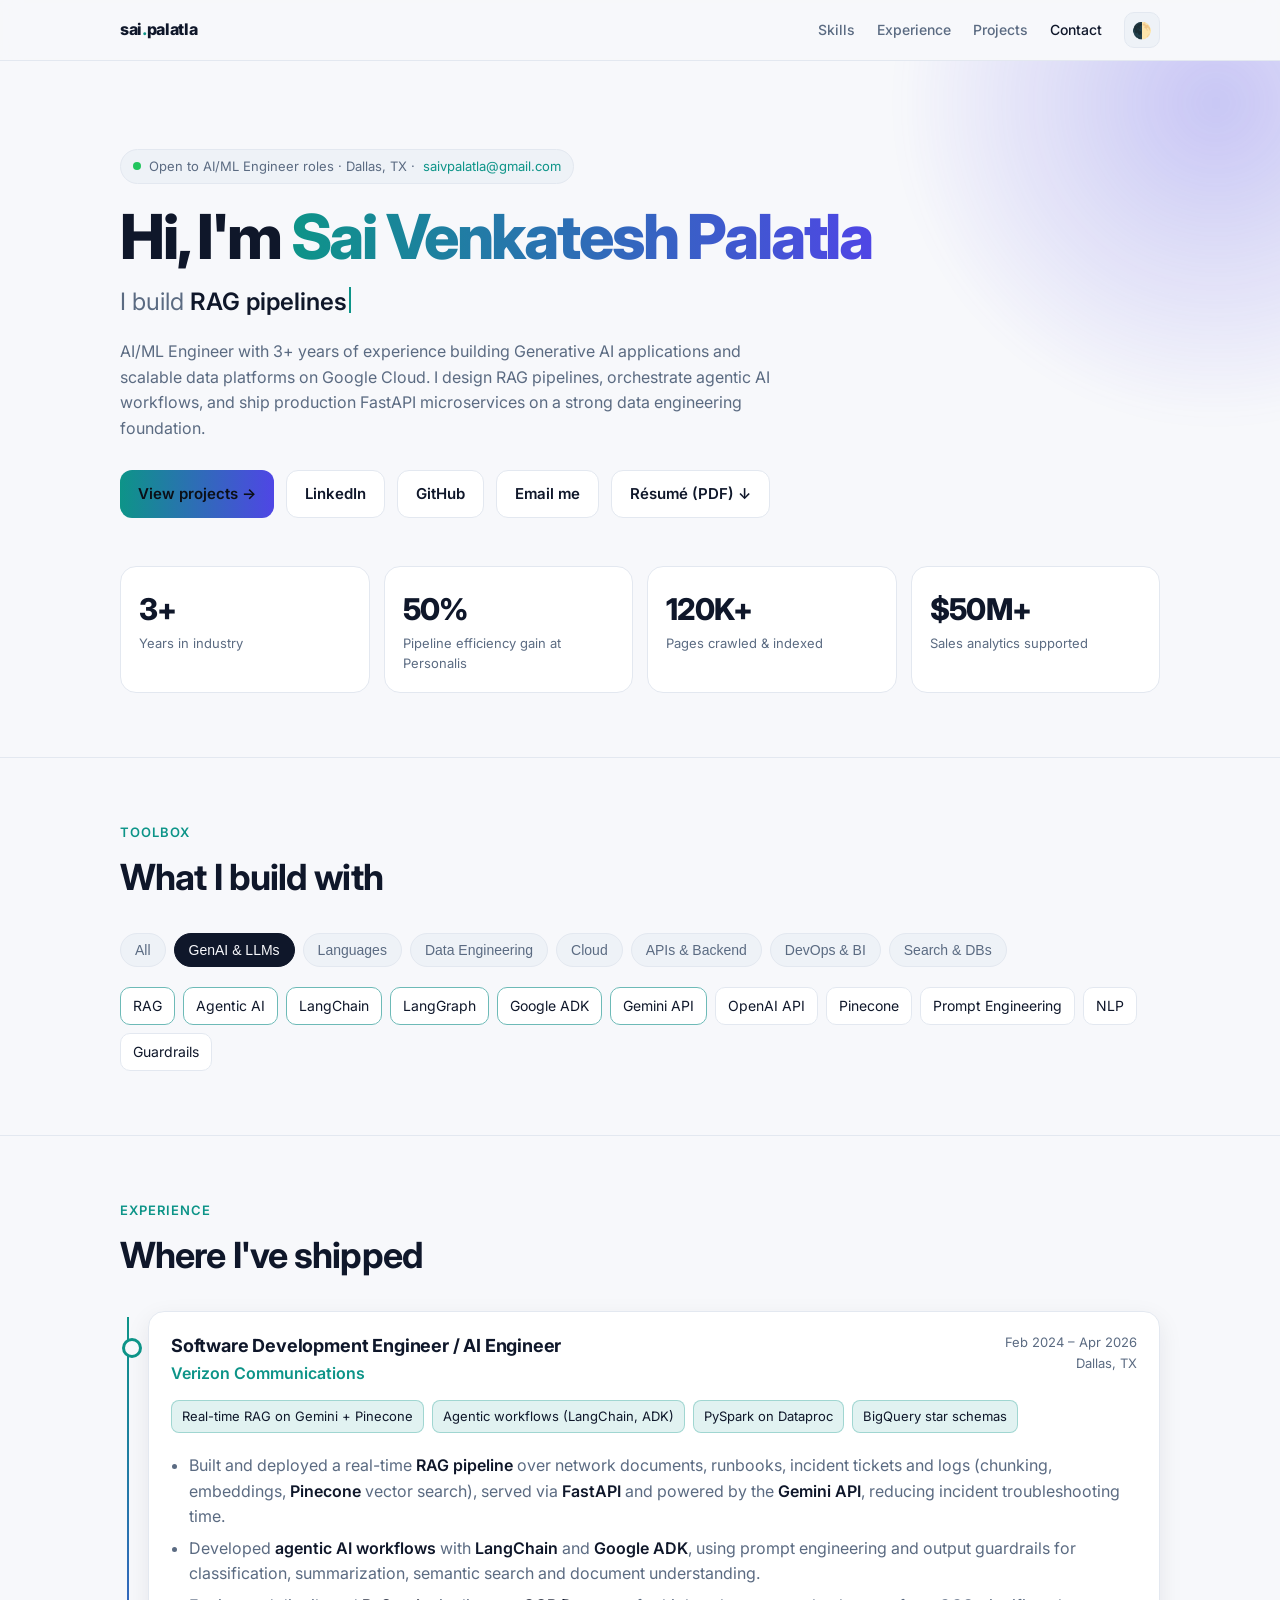
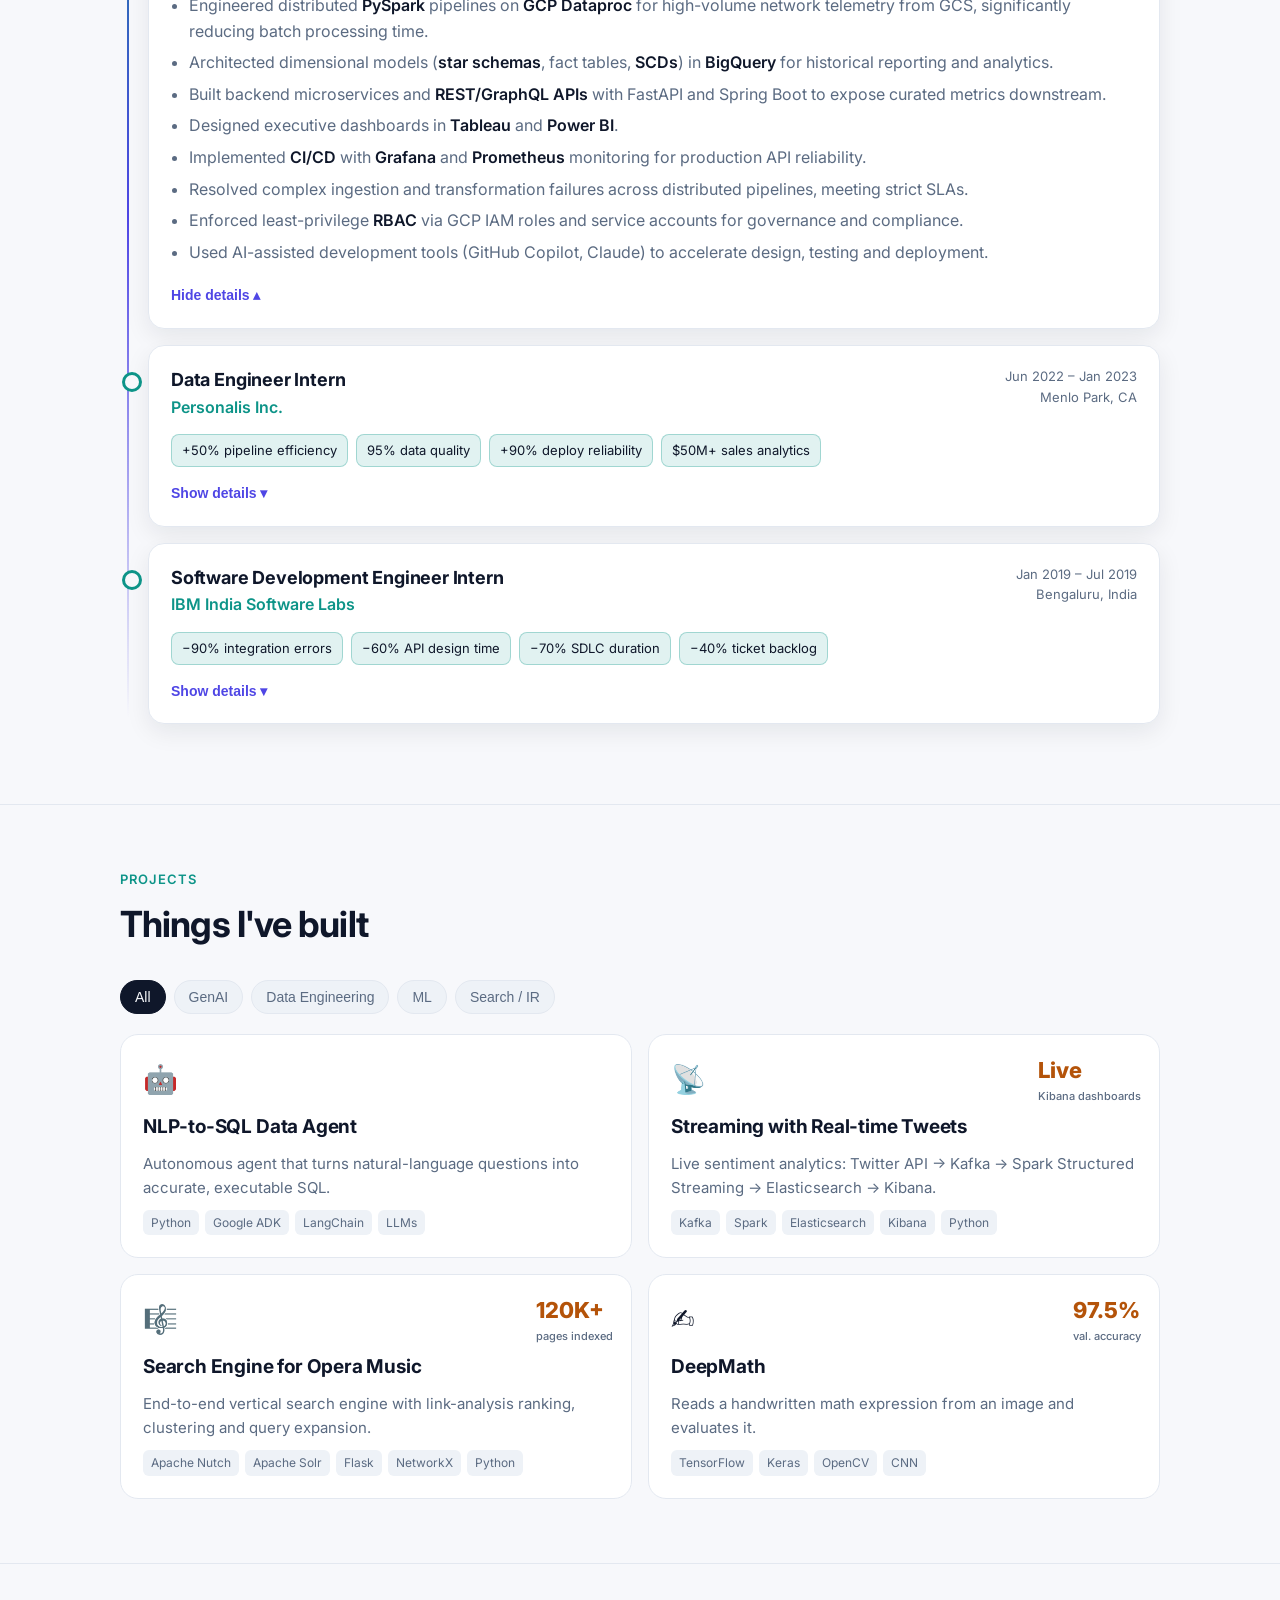
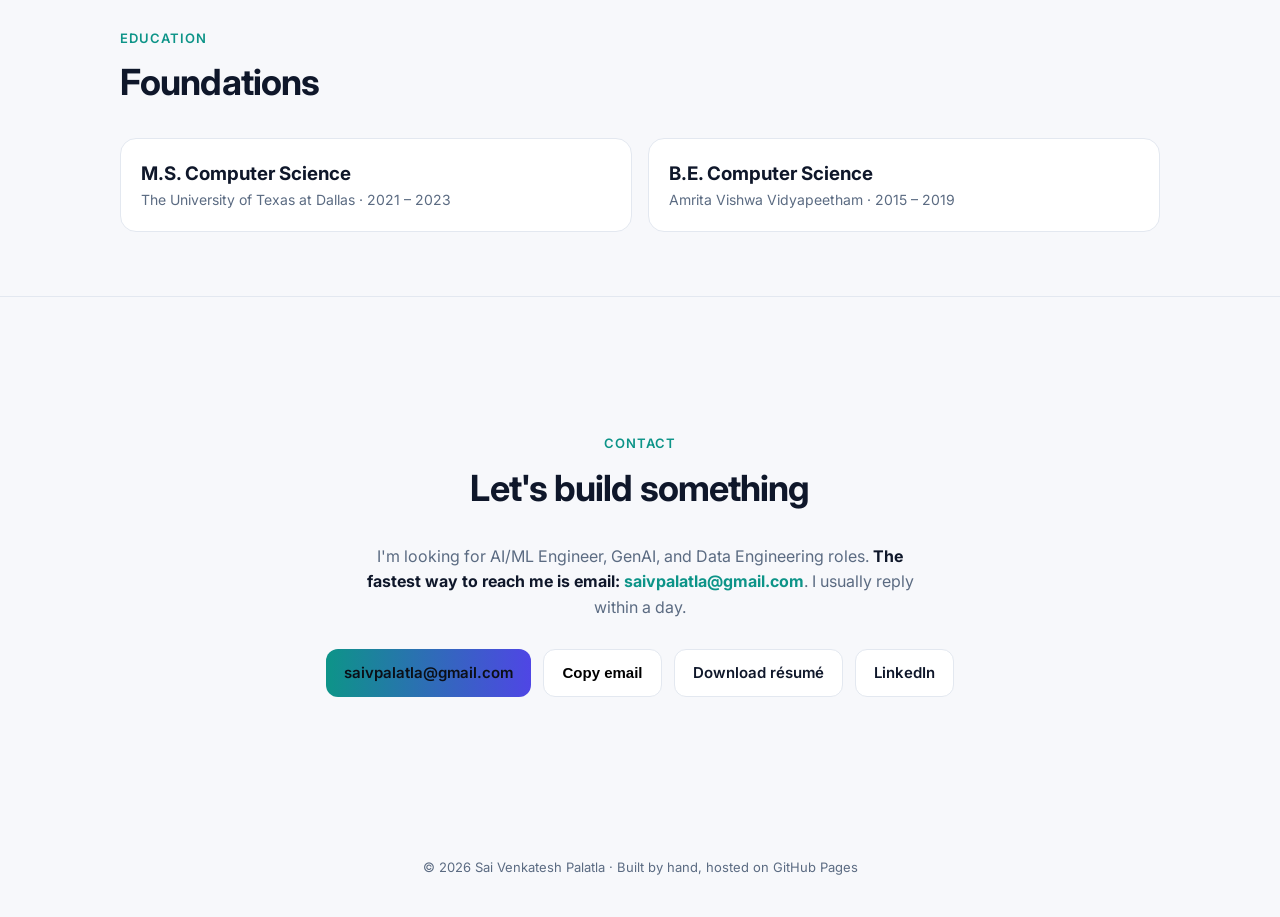
==== index.html @ 653d53a8 "Add files via upload" ====
<!doctype html>
<html lang="en">
<head>
<meta charset="utf-8">
<meta name="viewport" content="width=device-width, initial-scale=1">
<title>Sai Venkatesh Palatla · AI/ML Engineer</title>
<meta name="description" content="Sai Venkatesh Palatla — AI/ML Engineer building RAG pipelines, agentic AI workflows, and scalable data platforms on Google Cloud. Open to AI/ML Engineer roles.">
<meta property="og:title" content="Sai Venkatesh Palatla · AI/ML Engineer">
<meta property="og:description" content="RAG pipelines · Agentic AI (LangChain, LangGraph, Google ADK) · Data Engineering on GCP. Open to AI/ML Engineer roles.">
<meta property="og:type" content="website">
<link rel="preconnect" href="https://fonts.googleapis.com">
<link rel="preconnect" href="https://fonts.gstatic.com" crossorigin>
<link href="https://fonts.googleapis.com/css2?family=Inter:wght@400;500;600;700;800&family=JetBrains+Mono:wght@400;500&display=swap" rel="stylesheet">
<style>
:root{
  --bg:#0b0f17; --bg2:#111827; --card:#141b29; --line:#233047; --text:#e6edf6; --muted:#93a3ba;
  --accent:#5eead4; --accent2:#818cf8; --warm:#fbbf24; --chip:#1b2436; --shadow:0 10px 30px rgba(0,0,0,.35);
}
:root[data-theme="light"]{
  --bg:#f7f8fb; --bg2:#ffffff; --card:#ffffff; --line:#e3e8f0; --text:#0f172a; --muted:#5b6b82;
  --accent:#0d9488; --accent2:#4f46e5; --warm:#b45309; --chip:#eef2f7; --shadow:0 8px 24px rgba(15,23,42,.08);
}
*{box-sizing:border-box;margin:0;padding:0}
html{scroll-behavior:smooth}
body{background:var(--bg);color:var(--text);font:16px/1.6 Inter,system-ui,sans-serif;-webkit-font-smoothing:antialiased;transition:background .3s,color .3s}
a{color:inherit;text-decoration:none}
.wrap{max-width:1080px;margin:0 auto;padding:0 20px}
.mono{font-family:"JetBrains Mono",ui-monospace,monospace}

/* nav */
nav{position:sticky;top:0;z-index:20;background:color-mix(in srgb,var(--bg) 82%,transparent);backdrop-filter:blur(10px);border-bottom:1px solid var(--line)}
nav .wrap{display:flex;align-items:center;justify-content:space-between;height:60px}
.logo{font-weight:800;letter-spacing:-.02em}.logo span{color:var(--accent)}
.links{display:flex;gap:22px;align-items:center}
.links a{color:var(--muted);font-size:14px;font-weight:500;transition:color .2s}
.links a:hover,.links a.active{color:var(--text)}
.iconbtn{background:var(--chip);border:1px solid var(--line);color:var(--text);border-radius:10px;width:36px;height:36px;cursor:pointer;font-size:16px;display:grid;place-items:center}
@media(max-width:720px){.links a.hide-sm{display:none}}

/* hero */
.hero{padding:88px 0 64px;position:relative;overflow:hidden}
.hero:before{content:"";position:absolute;inset:-40% -20% auto auto;width:640px;height:640px;background:radial-gradient(closest-side,color-mix(in srgb,var(--accent2) 28%,transparent),transparent);filter:blur(10px);pointer-events:none}
.pill{display:inline-flex;align-items:center;gap:8px;padding:6px 12px;border-radius:999px;background:var(--chip);border:1px solid var(--line);font-size:13px;color:var(--muted)}
.dot{width:8px;height:8px;border-radius:50%;background:#22c55e;box-shadow:0 0 0 0 rgba(34,197,94,.6);animation:pulse 2s infinite}
@keyframes pulse{70%{box-shadow:0 0 0 10px rgba(34,197,94,0)}100%{box-shadow:0 0 0 0 rgba(34,197,94,0)}}
h1{font-size:clamp(36px,6vw,62px);line-height:1.05;letter-spacing:-.035em;margin:20px 0 14px;font-weight:800}
.grad{background:linear-gradient(90deg,var(--accent),var(--accent2));-webkit-background-clip:text;background-clip:text;color:transparent}
.typer{font-size:clamp(18px,2.6vw,24px);color:var(--muted);min-height:1.6em}
.typer b{color:var(--text);font-weight:600}
.caret{display:inline-block;width:2px;height:1.1em;background:var(--accent);vertical-align:-3px;margin-left:2px;animation:blink 1s steps(1) infinite}
@keyframes blink{50%{opacity:0}}
.lead{max-width:680px;color:var(--muted);margin-top:18px}
.cta{display:flex;gap:12px;flex-wrap:wrap;margin-top:28px}
.btn{display:inline-flex;align-items:center;gap:8px;padding:11px 18px;border-radius:12px;font-weight:600;font-size:15px;border:1px solid var(--line);background:var(--card);transition:transform .15s,border-color .2s}
.btn:hover{transform:translateY(-2px);border-color:var(--accent)}
.btn.primary{background:linear-gradient(90deg,var(--accent),var(--accent2));color:#0b0f17;border:0}
.stats{display:grid;grid-template-columns:repeat(4,1fr);gap:14px;margin-top:48px}
.stat{background:var(--card);border:1px solid var(--line);border-radius:16px;padding:18px}
.stat .n{font-size:30px;font-weight:800;letter-spacing:-.02em}
.stat .l{color:var(--muted);font-size:13px}
@media(max-width:720px){.stats{grid-template-columns:repeat(2,1fr)}}

section{padding:64px 0;border-top:1px solid var(--line)}
.eyebrow{font-size:13px;color:var(--accent);font-weight:600;letter-spacing:.08em;text-transform:uppercase}
h2{font-size:clamp(26px,3.6vw,36px);letter-spacing:-.025em;margin:6px 0 26px}

/* skills */
.tabs{display:flex;gap:8px;flex-wrap:wrap;margin-bottom:20px}
.tab{padding:8px 14px;border-radius:999px;background:var(--chip);border:1px solid var(--line);color:var(--muted);font-size:14px;font-weight:500;cursor:pointer;transition:all .2s}
.tab:hover{color:var(--text)}
.tab.on{background:var(--text);color:var(--bg);border-color:var(--text)}
.chips{display:flex;flex-wrap:wrap;gap:8px}
.chip{padding:7px 12px;border-radius:10px;background:var(--card);border:1px solid var(--line);font-size:14px;animation:pop .25s ease both}
.chip.hot{border-color:color-mix(in srgb,var(--accent) 55%,var(--line))}
@keyframes pop{from{opacity:0;transform:translateY(4px)}to{opacity:1;transform:none}}

/* timeline */
.tl{position:relative;padding-left:28px}
.tl:before{content:"";position:absolute;left:7px;top:6px;bottom:6px;width:2px;background:linear-gradient(var(--accent),var(--accent2),transparent)}
.job{position:relative;background:var(--card);border:1px solid var(--line);border-radius:16px;padding:20px 22px;margin-bottom:16px;box-shadow:var(--shadow)}
.job:before{content:"";position:absolute;left:-27px;top:26px;width:14px;height:14px;border-radius:50%;background:var(--bg);border:3px solid var(--accent)}
.job header{display:flex;justify-content:space-between;gap:12px;flex-wrap:wrap;cursor:pointer}
.job h3{font-size:18px;letter-spacing:-.01em}
.job .co{color:var(--accent);font-weight:600}
.job .meta{color:var(--muted);font-size:13px;text-align:right}
.wins{display:flex;flex-wrap:wrap;gap:8px;margin:14px 0 4px}
.win{font-size:13px;padding:5px 10px;border-radius:8px;background:color-mix(in srgb,var(--accent) 12%,transparent);color:var(--text);border:1px solid color-mix(in srgb,var(--accent) 30%,transparent)}
.more{margin-top:10px;background:none;border:0;color:var(--accent2);font-weight:600;font-size:14px;cursor:pointer;padding:4px 0}
.bul{display:grid;grid-template-rows:0fr;transition:grid-template-rows .35s ease}
.bul>div{overflow:hidden}
.job.open .bul{grid-template-rows:1fr}
.bul ul{padding:10px 0 2px 18px;color:var(--muted)}
.bul li{margin:6px 0}
.bul li b{color:var(--text);font-weight:600}

/* projects */
.filters{display:flex;gap:8px;flex-wrap:wrap;margin-bottom:20px}
.grid{display:grid;grid-template-columns:repeat(2,1fr);gap:16px}
@media(max-width:760px){.grid{grid-template-columns:1fr}}
.proj{background:var(--card);border:1px solid var(--line);border-radius:18px;padding:22px;cursor:pointer;transition:transform .2s,border-color .2s,box-shadow .2s;display:flex;flex-direction:column;gap:10px;position:relative;overflow:hidden}
.proj:hover{transform:translateY(-4px);border-color:var(--accent);box-shadow:var(--shadow)}
.proj .emoji{font-size:28px}
.proj h3{font-size:19px;letter-spacing:-.01em}
.proj p{color:var(--muted);font-size:15px}
.proj .tags{display:flex;flex-wrap:wrap;gap:6px;margin-top:auto}
.tag{font-size:12px;padding:3px 8px;border-radius:6px;background:var(--chip);color:var(--muted)}
.metric{position:absolute;top:18px;right:18px;font-weight:800;font-size:22px;color:var(--warm)}
.metric small{display:block;font-size:11px;font-weight:500;color:var(--muted);text-align:right}
.proj.hide{display:none}

/* modal */
.modal{position:fixed;inset:0;background:rgba(3,6,12,.6);backdrop-filter:blur(4px);display:none;align-items:center;justify-content:center;padding:20px;z-index:50}
.modal.on{display:flex}
.sheet{background:var(--bg2);border:1px solid var(--line);border-radius:20px;max-width:680px;width:100%;max-height:88vh;overflow:auto;padding:28px;box-shadow:var(--shadow);animation:pop .25s ease}
.sheet h3{font-size:24px;letter-spacing:-.02em;margin-bottom:6px}
.flow{display:flex;flex-wrap:wrap;align-items:center;gap:6px;margin:16px 0;font-size:13px}
.flow span{padding:6px 10px;border-radius:8px;background:var(--chip);border:1px solid var(--line)}
.flow i{color:var(--accent);font-style:normal}
.sheet ul{padding-left:18px;color:var(--muted)}
.sheet li{margin:7px 0}
.sheet .row{display:flex;gap:10px;margin-top:20px;flex-wrap:wrap}

/* education + contact */
.edu{display:grid;grid-template-columns:repeat(2,1fr);gap:16px}
@media(max-width:720px){.edu{grid-template-columns:1fr}}
.card{background:var(--card);border:1px solid var(--line);border-radius:16px;padding:20px}
.card .muted{color:var(--muted);font-size:14px}
.contact{text-align:center;padding:72px 0}
.contact p{color:var(--muted);max-width:560px;margin:0 auto 24px}
footer{color:var(--muted);font-size:13px;text-align:center;padding:24px 0 40px}
.reveal{opacity:0;transform:translateY(14px);transition:opacity .6s ease,transform .6s ease}
.reveal.in{opacity:1;transform:none}
@media (prefers-reduced-motion:reduce){*{animation:none!important;transition:none!important}.reveal{opacity:1;transform:none}}
</style>
</head>
<body>
<nav><div class="wrap">
  <a class="logo" href="#top">sai<span>.</span>palatla</a>
  <div class="links">
    <a href="#skills" class="hide-sm">Skills</a>
    <a href="#experience" class="hide-sm">Experience</a>
    <a href="#projects">Projects</a>
    <a href="#contact">Contact</a>
    <button class="iconbtn" id="theme" aria-label="Toggle theme">🌓</button>
  </div>
</div></nav>

<header class="hero" id="top"><div class="wrap">
  <span class="pill"><span class="dot"></span> Open to AI/ML Engineer roles · Dallas, TX · <a href="mailto:saivpalatla@gmail.com" style="color:var(--accent)">saivpalatla@gmail.com</a></span>
  <h1>Hi, I'm <span class="grad">Sai Venkatesh Palatla</span></h1>
  <div class="typer" aria-live="polite"><span id="typed"></span><span class="caret"></span></div>
  <p class="lead">AI/ML Engineer with 3+ years of experience building Generative AI applications and scalable data platforms on Google Cloud. I design RAG pipelines, orchestrate agentic AI workflows, and ship production FastAPI microservices on a strong data engineering foundation.</p>
  <div class="cta">
    <a class="btn primary" href="#projects">View projects →</a>
    <a class="btn" href="https://www.linkedin.com/in/saivenkateshp" target="_blank" rel="noopener">LinkedIn</a>
    <a class="btn" href="https://github.com/saivenkateshp" target="_blank" rel="noopener">GitHub</a>
    <a class="btn" href="mailto:saivpalatla@gmail.com">Email me</a>
    <a class="btn" href="Sai_V_Palatla_Resume.pdf" target="_blank" rel="noopener">Résumé (PDF) ↓</a>
  </div>
  <div class="stats">
    <div class="stat reveal"><div class="n" data-count="3" data-suffix="+">0</div><div class="l">Years in industry</div></div>
    <div class="stat reveal"><div class="n" data-count="50" data-suffix="%">0</div><div class="l">Pipeline efficiency gain at Personalis</div></div>
    <div class="stat reveal"><div class="n" data-count="120" data-suffix="K+">0</div><div class="l">Pages crawled &amp; indexed</div></div>
    <div class="stat reveal"><div class="n" data-count="50" data-prefix="$" data-suffix="M+">0</div><div class="l">Sales analytics supported</div></div>
  </div>
</div></header>

<section id="skills"><div class="wrap">
  <div class="eyebrow">Toolbox</div>
  <h2>What I build with</h2>
  <div class="tabs" id="skillTabs"></div>
  <div class="chips" id="skillChips"></div>
</div></section>

<section id="experience"><div class="wrap">
  <div class="eyebrow">Experience</div>
  <h2>Where I've shipped</h2>
  <div class="tl" id="timeline"></div>
</div></section>

<section id="projects"><div class="wrap">
  <div class="eyebrow">Projects</div>
  <h2>Things I've built</h2>
  <div class="filters" id="projFilters"></div>
  <div class="grid" id="projGrid"></div>
</div></section>

<section id="education"><div class="wrap">
  <div class="eyebrow">Education</div>
  <h2>Foundations</h2>
  <div class="edu">
    <div class="card reveal"><h3>M.S. Computer Science</h3><div class="muted">The University of Texas at Dallas · 2021 – 2023</div></div>
    <div class="card reveal"><h3>B.E. Computer Science</h3><div class="muted">Amrita Vishwa Vidyapeetham · 2015 – 2019</div></div>
  </div>
</div></section>

<section id="contact"><div class="wrap contact">
  <div class="eyebrow">Contact</div>
  <h2>Let's build something</h2>
  <p>I'm looking for AI/ML Engineer, GenAI, and Data Engineering roles. <b style="color:var(--text)">The fastest way to reach me is email: <a href="mailto:saivpalatla@gmail.com" style="color:var(--accent)">saivpalatla@gmail.com</a></b>. I usually reply within a day.</p>
  <div class="cta" style="justify-content:center">
    <a class="btn primary" href="mailto:saivpalatla@gmail.com">saivpalatla@gmail.com</a>
    <button class="btn" id="copy">Copy email</button>
    <a class="btn" href="Sai_V_Palatla_Resume.pdf" target="_blank" rel="noopener">Download résumé</a>
    <a class="btn" href="https://www.linkedin.com/in/saivenkateshp" target="_blank" rel="noopener">LinkedIn</a>
  </div>
</div></section>

<footer>© <span id="yr"></span> Sai Venkatesh Palatla · Built by hand, hosted on GitHub Pages</footer>

<div class="modal" id="modal" role="dialog" aria-modal="true"><div class="sheet" id="sheet"></div></div>

<script>
const GH = "https://github.com/saivenkateshp/";

const roles = ["RAG pipelines","agentic AI workflows","LangChain · LangGraph · Google ADK","data platforms on GCP","production FastAPI services"];

const skills = {
  "GenAI & LLMs":["RAG","Agentic AI","LangChain","LangGraph","Google ADK","Gemini API","OpenAI API","Pinecone","Prompt Engineering","NLP","Guardrails"],
  "Languages":["Python","SQL","Java","JavaScript","C / C++","R","HTML/CSS"],
  "Data Engineering":["Apache Spark","PySpark","Apache Kafka","Apache Airflow","Snowflake","Databricks","ETL / ELT","Data Modeling","Star Schemas / SCDs"],
  "Cloud":["BigQuery","GCS","GKE","Vertex AI","Cloud Composer","Dataproc","Cloud Functions","AWS EC2 / S3"],
  "APIs & Backend":["FastAPI","Spring Boot","Flask","Django","Node.js","REST","GraphQL","Microservices"],
  "DevOps & BI":["Docker","Kubernetes","Jenkins","CI/CD","Grafana","Prometheus","Looker","Tableau","Power BI","Kibana","Git"],
  "Search & DBs":["Elasticsearch","Apache Solr","MySQL","MongoDB"]
};
const hot = new Set(["RAG","Agentic AI","LangChain","LangGraph","Google ADK","Gemini API","Python","BigQuery","FastAPI","PySpark","Vertex AI"]);

const jobs = [
  {role:"Software Development Engineer / AI Engineer", co:"Verizon Communications", where:"Dallas, TX", when:"Feb 2024 – Apr 2026",
   wins:["Real-time RAG on Gemini + Pinecone","Agentic workflows (LangChain, ADK)","PySpark on Dataproc","BigQuery star schemas"],
   bullets:[
    "Built and deployed a real-time <b>RAG pipeline</b> over network documents, runbooks, incident tickets and logs (chunking, embeddings, <b>Pinecone</b> vector search), served via <b>FastAPI</b> and powered by the <b>Gemini API</b>, reducing incident troubleshooting time.",
    "Developed <b>agentic AI workflows</b> with <b>LangChain</b> and <b>Google ADK</b>, using prompt engineering and output guardrails for classification, summarization, semantic search and document understanding.",
    "Engineered distributed <b>PySpark</b> pipelines on <b>GCP Dataproc</b> for high-volume network telemetry from GCS, significantly reducing batch processing time.",
    "Architected dimensional models (<b>star schemas</b>, fact tables, <b>SCDs</b>) in <b>BigQuery</b> for historical reporting and analytics.",
    "Built backend microservices and <b>REST/GraphQL APIs</b> with FastAPI and Spring Boot to expose curated metrics downstream.",
    "Designed executive dashboards in <b>Tableau</b> and <b>Power BI</b>.",
    "Implemented <b>CI/CD</b> with <b>Grafana</b> and <b>Prometheus</b> monitoring for production API reliability.",
    "Resolved complex ingestion and transformation failures across distributed pipelines, meeting strict SLAs.",
    "Enforced least-privilege <b>RBAC</b> via GCP IAM roles and service accounts for governance and compliance.",
    "Used AI-assisted development tools (GitHub Copilot, Claude) to accelerate design, testing and deployment."]},
  {role:"Data Engineer Intern", co:"Personalis Inc.", where:"Menlo Park, CA", when:"Jun 2022 – Jan 2023",
   wins:["+50% pipeline efficiency","95% data quality","+90% deploy reliability","$50M+ sales analytics"],
   bullets:[
    "Engineered automated <b>ETL workflows</b> in Python, Pandas and SQL for finance and sales data from SAP and other sources.",
    "Built incremental ingestion with <b>Airflow</b> and BigQuery <b>MERGE</b> logic to upsert daily records into the enterprise warehouse.",
    "Improved pipeline efficiency by <b>50%</b> and data quality to <b>95%</b> through orchestration and validation controls.",
    "Implemented a retention strategy, archiving stale data to GCS to optimize database performance.",
    "Developed containerized <b>Flask</b> microservices and GraphQL APIs on <b>GKE</b>, improving deployment reliability by <b>90%</b>.",
    "Established a centralized <b>BigQuery Data Catalog</b> supporting self-service analytics for <b>$50M+</b> in sales."]},
  {role:"Software Development Engineer Intern", co:"IBM India Software Labs", where:"Bengaluru, India", when:"Jan 2019 – Jul 2019",
   wins:["−90% integration errors","−60% API design time","−70% SDLC duration","−40% ticket backlog"],
   bullets:[
    "Built a connector testing framework in Java, JavaScript and LoopBack for IBM App Connect, cutting integration errors by <b>90%</b>.",
    "Integrated <b>Swagger</b> for API standards, reducing design time by <b>60%</b>.",
    "Automated microservice tests in a <b>Jenkins CI/CD</b> pipeline, reducing SDLC duration by <b>70%</b>.",
    "Reduced the legacy production-ticket backlog by <b>40%</b> through cross-team root-cause analysis."]}
];

const projects = [
  {id:"nl2sql", emoji:"🤖", name:"NLP-to-SQL Data Agent", cat:["GenAI"], metric:null,
   blurb:"Autonomous agent that turns natural-language questions into accurate, executable SQL.",
   tags:["Python","Google ADK","LangChain","LLMs"],
   flow:["User question","ADK agent","Schema grounding","SQL generation","Guardrails","Database"],
   bullets:["Agent built with <b>Google ADK</b> and <b>LangChain</b> that converts natural language into executable SQL.",
            "Agentic orchestration with dynamic prompt engineering, structured outputs, guardrails and context grounding for reliable retrieval."],
   repo:null},
  {id:"tweets", emoji:"📡", name:"Streaming with Real-time Tweets", cat:["Data Engineering","ML"], metric:{v:"Live",l:"Kibana dashboards"},
   blurb:"Live sentiment analytics: Twitter API → Kafka → Spark Structured Streaming → Elasticsearch → Kibana.",
   tags:["Kafka","Spark","Elasticsearch","Kibana","Python"],
   flow:["Twitter API","Kafka","Spark Streaming","Sentiment UDF","Elasticsearch","Kibana"],
   bullets:["Distributed ingestion with <b>Apache Kafka</b> streaming live tweets for a tracked hashtag.",
            "<b>Spark Structured Streaming</b> classifies each tweet as positive, neutral or negative in real time.",
            "Results indexed into <b>Elasticsearch</b> and visualized live in <b>Kibana</b> dashboards; secrets loaded from environment variables."],
   repo:"Streaming-with-Real-time-Tweets"},
  {id:"opera", emoji:"🎼", name:"Search Engine for Opera Music", cat:["Search / IR"], metric:{v:"120K+",l:"pages indexed"},
   blurb:"End-to-end vertical search engine with link-analysis ranking, clustering and query expansion.",
   tags:["Apache Nutch","Apache Solr","Flask","NetworkX","Python"],
   flow:["Nutch crawler","Solr index","PageRank / HITS","Clustering","Query expansion","Flask API + UI"],
   bullets:["Crawled and indexed <b>120,000+ pages</b> with <b>Apache Nutch</b> into <b>Apache Solr</b>.",
            "Re-ranks results with <b>PageRank</b> and <b>HITS</b> computed over the crawled web graph.",
            "Flat and hierarchical clustering plus association, metric and scalar <b>query expansion</b>; side-by-side comparison with Google and Bing."],
   repo:"Search-Engine-for-Opera-Music"},
  {id:"deepmath", emoji:"✍️", name:"DeepMath", cat:["ML"], metric:{v:"97.5%",l:"val. accuracy"},
   blurb:"Reads a handwritten math expression from an image and evaluates it.",
   tags:["TensorFlow","Keras","OpenCV","CNN"],
   flow:["Image","OpenCV contours","Symbol crops","CNN (20 classes)","Expression","Result"],
   bullets:["<b>OpenCV</b> pipeline segments handwritten expressions into individual symbols and normalizes them.",
            "<b>CNN</b> in TensorFlow/Keras trained on ~188K symbol images across 20 classes (digits, operators, brackets), reaching <b>97.5% validation accuracy</b>.",
            "Reconstructs the recognized symbols into an expression and computes the answer end to end."],
   repo:"DeepMath"}
];

/* typing effect */
(function(){
  const el=document.getElementById("typed"); let i=0,j=0,del=false;
  const reduce=matchMedia("(prefers-reduced-motion: reduce)").matches;
  if(reduce){el.innerHTML="I build <b>"+roles[0]+"</b>";return;}
  (function tick(){
    const w=roles[i]; j+=del?-1:1;
    el.innerHTML="I build <b>"+w.slice(0,j)+"</b>";
    let d=del?35:70;
    if(!del&&j===w.length){d=1600;del=true}
    else if(del&&j===0){del=false;i=(i+1)%roles.length;d=300}
    setTimeout(tick,d);
  })();
})();

/* skills */
(function(){
  const tabs=document.getElementById("skillTabs"), chips=document.getElementById("skillChips");
  const cats=["All",...Object.keys(skills)];
  function show(c){
    [...tabs.children].forEach(b=>b.classList.toggle("on",b.dataset.c===c));
    const list=c==="All"?[...new Set(Object.values(skills).flat())]:skills[c];
    chips.innerHTML=list.map((s,k)=>`<span class="chip ${hot.has(s)?"hot":""}" style="animation-delay:${k*18}ms">${s}</span>`).join("");
  }
  tabs.innerHTML=cats.map(c=>`<button class="tab" data-c="${c}">${c}</button>`).join("");
  tabs.addEventListener("click",e=>{if(e.target.dataset.c)show(e.target.dataset.c)});
  show("GenAI & LLMs");
})();

/* timeline */
document.getElementById("timeline").innerHTML=jobs.map((j,k)=>`
  <article class="job reveal ${k===0?"open":""}">
    <header><div><h3>${j.role}</h3><div class="co">${j.co}</div></div>
    <div class="meta">${j.when}<br>${j.where}</div></header>
    <div class="wins">${j.wins.map(w=>`<span class="win">${w}</span>`).join("")}</div>
    <div class="bul"><div><ul>${j.bullets.map(b=>`<li>${b}</li>`).join("")}</ul></div></div>
    <button class="more">${k===0?"Hide details ▴":"Show details ▾"}</button>
  </article>`).join("");
document.getElementById("timeline").addEventListener("click",e=>{
  const job=e.target.closest(".job"); if(!job||!(e.target.closest(".more")||e.target.closest("header")))return;
  job.classList.toggle("open");
  job.querySelector(".more").textContent=job.classList.contains("open")?"Hide details ▴":"Show details ▾";
});

/* projects */
(function(){
  const grid=document.getElementById("projGrid"), f=document.getElementById("projFilters");
  const cats=["All",...new Set(projects.flatMap(p=>p.cat))];
  f.innerHTML=cats.map(c=>`<button class="tab" data-c="${c}">${c}</button>`).join("");
  grid.innerHTML=projects.map(p=>`
    <article class="proj reveal" data-id="${p.id}" data-cat="${p.cat.join("|")}" tabindex="0">
      ${p.metric?`<div class="metric">${p.metric.v}<small>${p.metric.l}</small></div>`:""}
      <div class="emoji">${p.emoji}</div>
      <h3>${p.name}</h3><p>${p.blurb}</p>
      <div class="tags">${p.tags.map(t=>`<span class="tag">${t}</span>`).join("")}</div>
    </article>`).join("");
  function filter(c){
    [...f.children].forEach(b=>b.classList.toggle("on",b.dataset.c===c));
    grid.querySelectorAll(".proj").forEach(el=>el.classList.toggle("hide",c!=="All"&&!el.dataset.cat.split("|").includes(c)));
  }
  f.addEventListener("click",e=>{if(e.target.dataset.c)filter(e.target.dataset.c)});
  filter("All");
  const modal=document.getElementById("modal"), sheet=document.getElementById("sheet");
  function open(id){
    const p=projects.find(x=>x.id===id);
    sheet.innerHTML=`<div class="emoji" style="font-size:32px">${p.emoji}</div><h3>${p.name}</h3>
      <p style="color:var(--muted)">${p.blurb}</p>
      <div class="flow mono">${p.flow.map(s=>`<span>${s}</span>`).join("<i>→</i>")}</div>
      <ul>${p.bullets.map(b=>`<li>${b}</li>`).join("")}</ul>
      <div class="tags" style="display:flex;flex-wrap:wrap;gap:6px;margin-top:14px">${p.tags.map(t=>`<span class="tag">${t}</span>`).join("")}</div>
      <div class="row">${p.repo?`<a class="btn primary" target="_blank" rel="noopener" href="${GH+p.repo}">View code on GitHub →</a>`:`<span class="btn" style="cursor:default">Repo coming soon</span>`}
      <button class="btn" id="close">Close</button></div>`;
    modal.classList.add("on"); document.body.style.overflow="hidden";
    sheet.querySelector("#close").focus();
  }
  function close(){modal.classList.remove("on");document.body.style.overflow=""}
  grid.addEventListener("click",e=>{const c=e.target.closest(".proj");if(c)open(c.dataset.id)});
  grid.addEventListener("keydown",e=>{const c=e.target.closest(".proj");if(c&&(e.key==="Enter"||e.key===" ")){e.preventDefault();open(c.dataset.id)}});
  modal.addEventListener("click",e=>{if(e.target===modal||e.target.id==="close")close()});
  addEventListener("keydown",e=>{if(e.key==="Escape")close()});
})();

/* counters + reveal */
(function(){
  const io=new IntersectionObserver(es=>es.forEach(en=>{
    if(!en.isIntersecting)return; en.target.classList.add("in");
    const n=en.target.querySelector?.("[data-count]")||(en.target.dataset.count?en.target:null);
    if(n&&!n.dataset.done){n.dataset.done=1;const end=+n.dataset.count,pre=n.dataset.prefix||"",suf=n.dataset.suffix||"";let t0;
      const step=t=>{t0??=t;const p=Math.min((t-t0)/1100,1);n.textContent=pre+Math.round(end*(1-Math.pow(1-p,3)))+suf;if(p<1)requestAnimationFrame(step)};requestAnimationFrame(step);}
    io.unobserve(en.target);
  }),{threshold:.15});
  document.querySelectorAll(".reveal").forEach(el=>io.observe(el));
})();

/* theme */
(function(){
  const root=document.documentElement, KEY="theme";
  let saved=null; try{saved=localStorage.getItem(KEY)}catch(e){}
  if(saved)root.dataset.theme=saved; else if(matchMedia("(prefers-color-scheme: light)").matches)root.dataset.theme="light";
  document.getElementById("theme").onclick=()=>{
    root.dataset.theme=root.dataset.theme==="light"?"dark":"light";
    try{localStorage.setItem(KEY,root.dataset.theme)}catch(e){}
  };
})();

/* nav highlight, copy, year */
(function(){
  const links=[...document.querySelectorAll(".links a")];
  const io=new IntersectionObserver(es=>es.forEach(e=>{if(e.isIntersecting)links.forEach(a=>a.classList.toggle("active",a.getAttribute("href")==="#"+e.target.id))}),{rootMargin:"-45% 0px -50% 0px"});
  document.querySelectorAll("section[id]").forEach(s=>io.observe(s));
  document.getElementById("copy").onclick=async e=>{try{await navigator.clipboard.writeText("saivpalatla@gmail.com");e.target.textContent="Copied ✓"}catch(_){e.target.textContent="saivpalatla@gmail.com"}};
  document.getElementById("yr").textContent=new Date().getFullYear();
})();
</script>
</body>
</html>
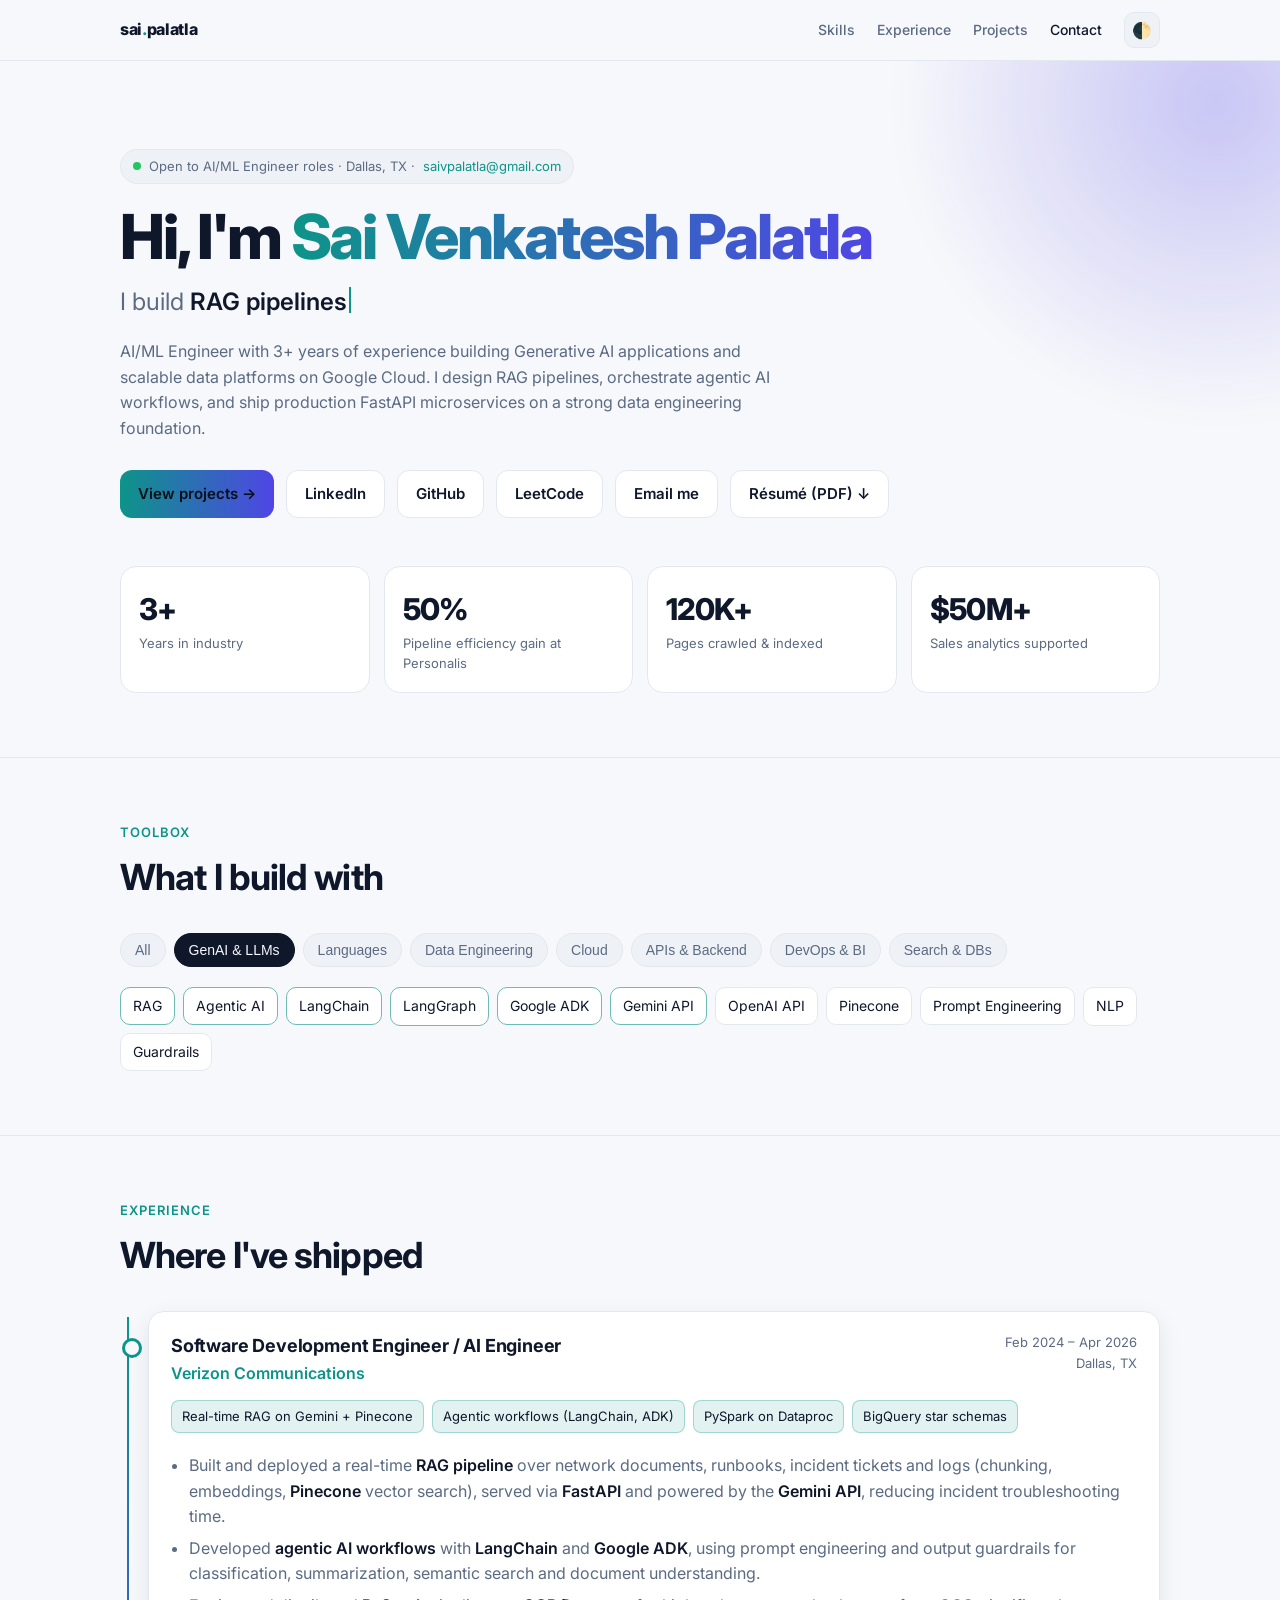
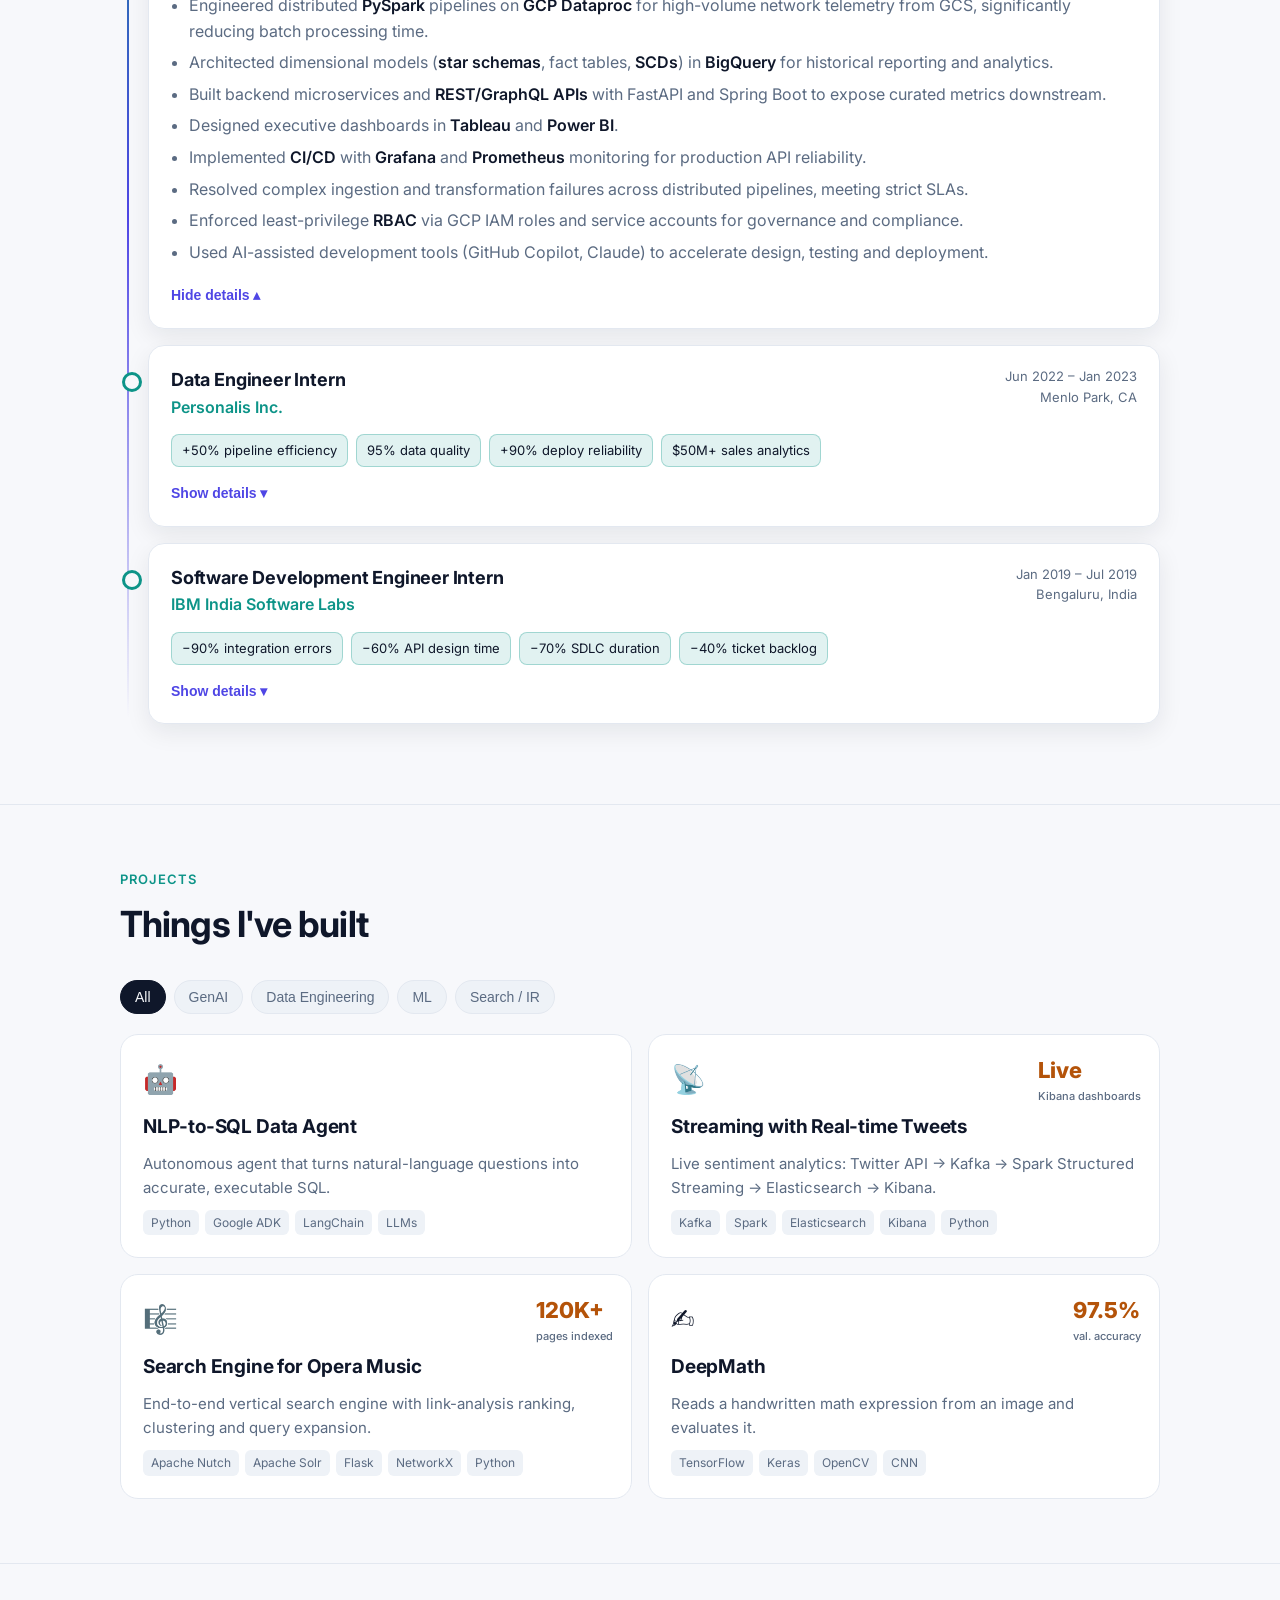
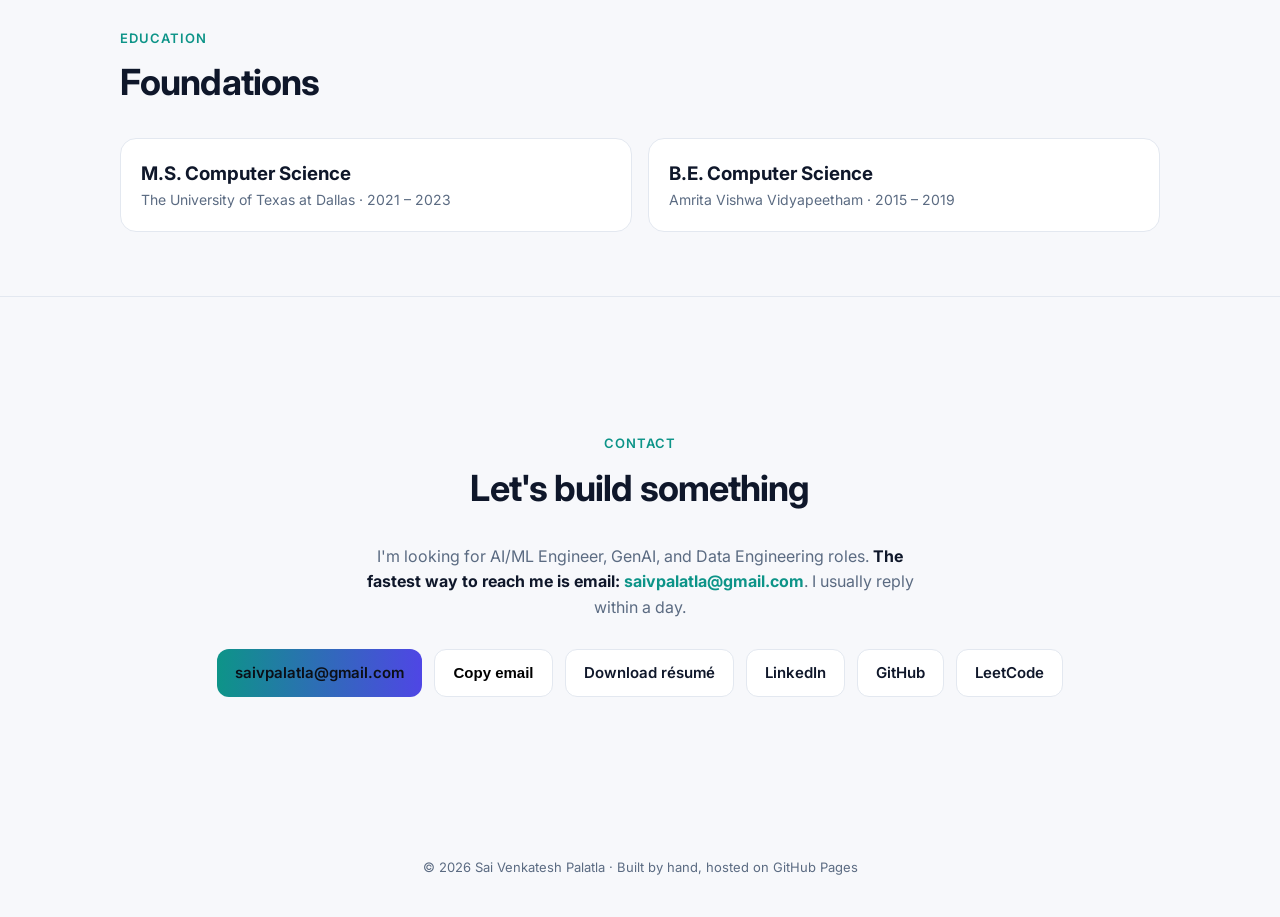
==== commit 944df5e5: "Add files via upload" ====
--- a/index.html
+++ b/index.html
@@ -154,6 +154,7 @@
     <a class="btn primary" href="#projects">View projects →</a>
     <a class="btn" href="https://www.linkedin.com/in/saivenkateshp" target="_blank" rel="noopener">LinkedIn</a>
     <a class="btn" href="https://github.com/saivenkateshp" target="_blank" rel="noopener">GitHub</a>
+    <a class="btn" href="https://leetcode.com/u/saivenkateshpalatla/" target="_blank" rel="noopener">LeetCode</a>
     <a class="btn" href="mailto:saivpalatla@gmail.com">Email me</a>
     <a class="btn" href="Sai_V_Palatla_Resume.pdf" target="_blank" rel="noopener">Résumé (PDF) ↓</a>
   </div>
@@ -203,6 +204,8 @@
     <button class="btn" id="copy">Copy email</button>
     <a class="btn" href="Sai_V_Palatla_Resume.pdf" target="_blank" rel="noopener">Download résumé</a>
     <a class="btn" href="https://www.linkedin.com/in/saivenkateshp" target="_blank" rel="noopener">LinkedIn</a>
+    <a class="btn" href="https://github.com/saivenkateshp" target="_blank" rel="noopener">GitHub</a>
+    <a class="btn" href="https://leetcode.com/u/saivenkateshpalatla/" target="_blank" rel="noopener">LeetCode</a>
   </div>
 </div></section>
 
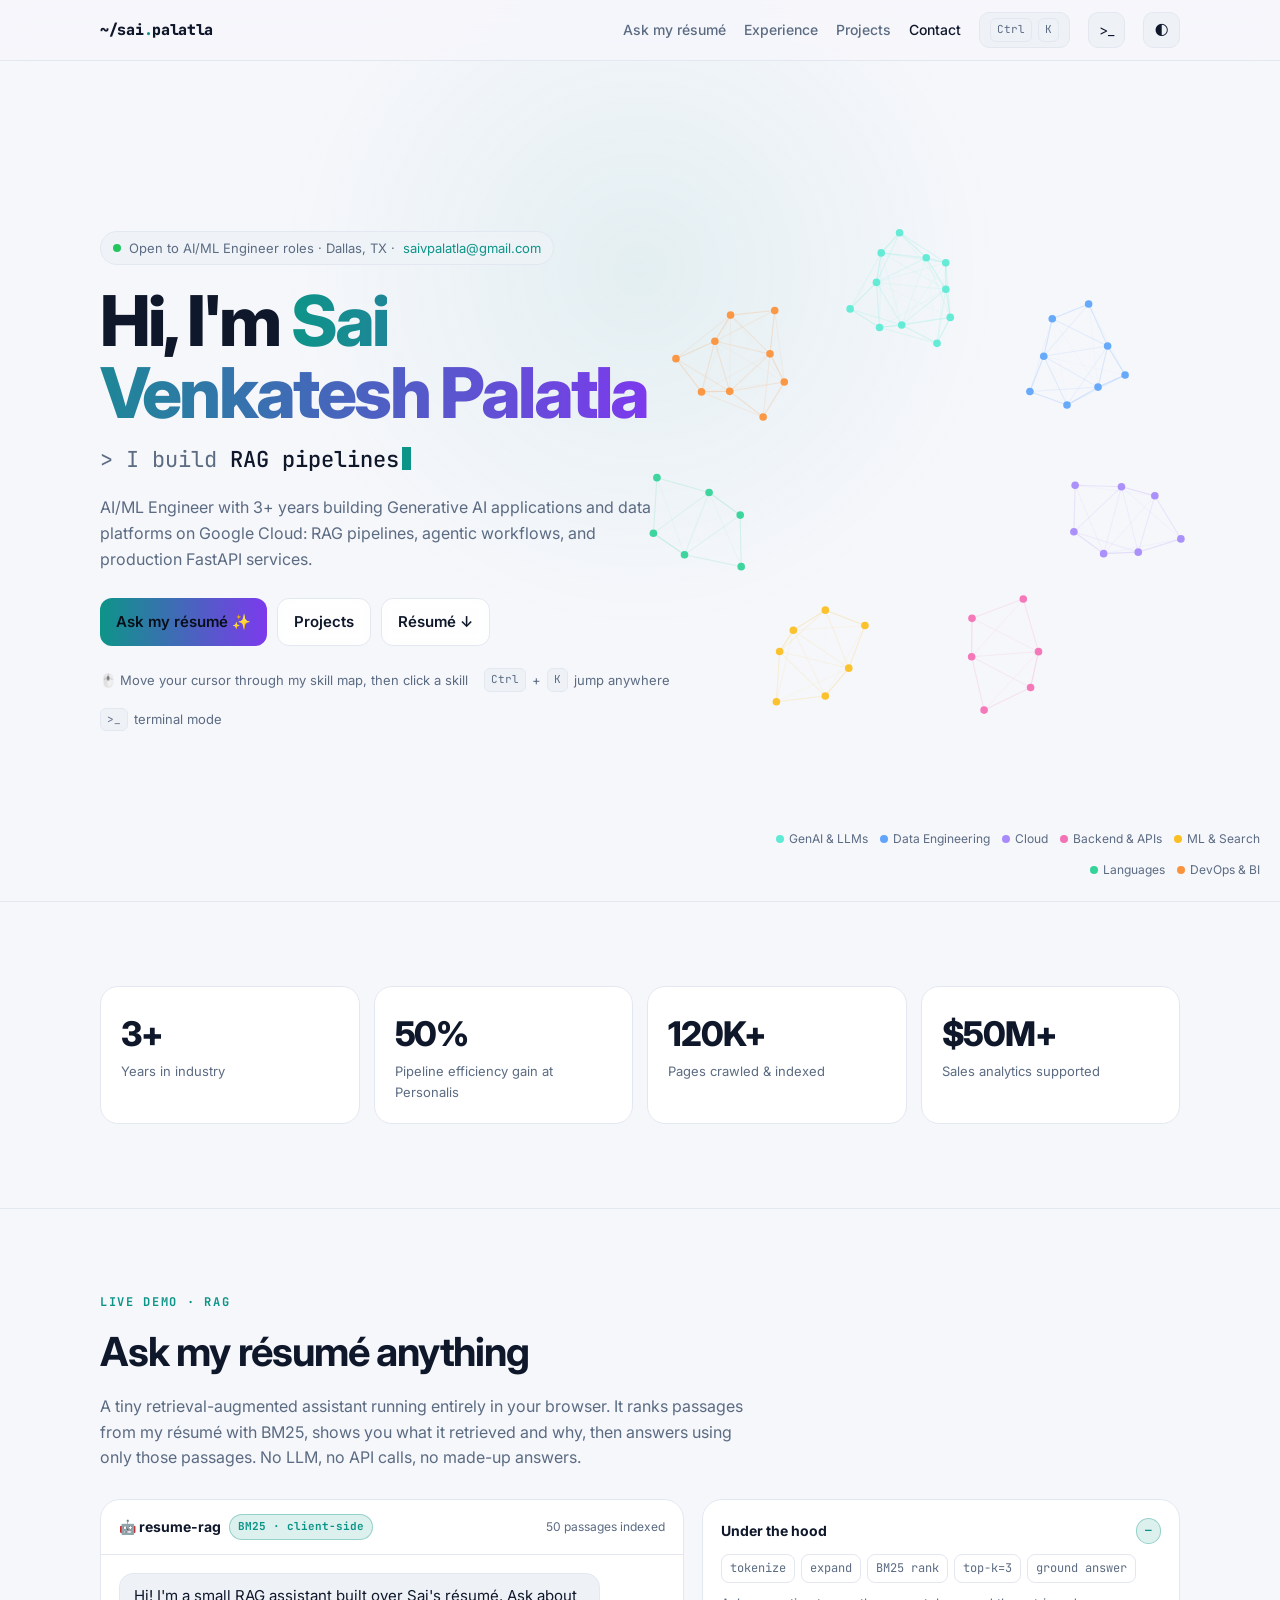
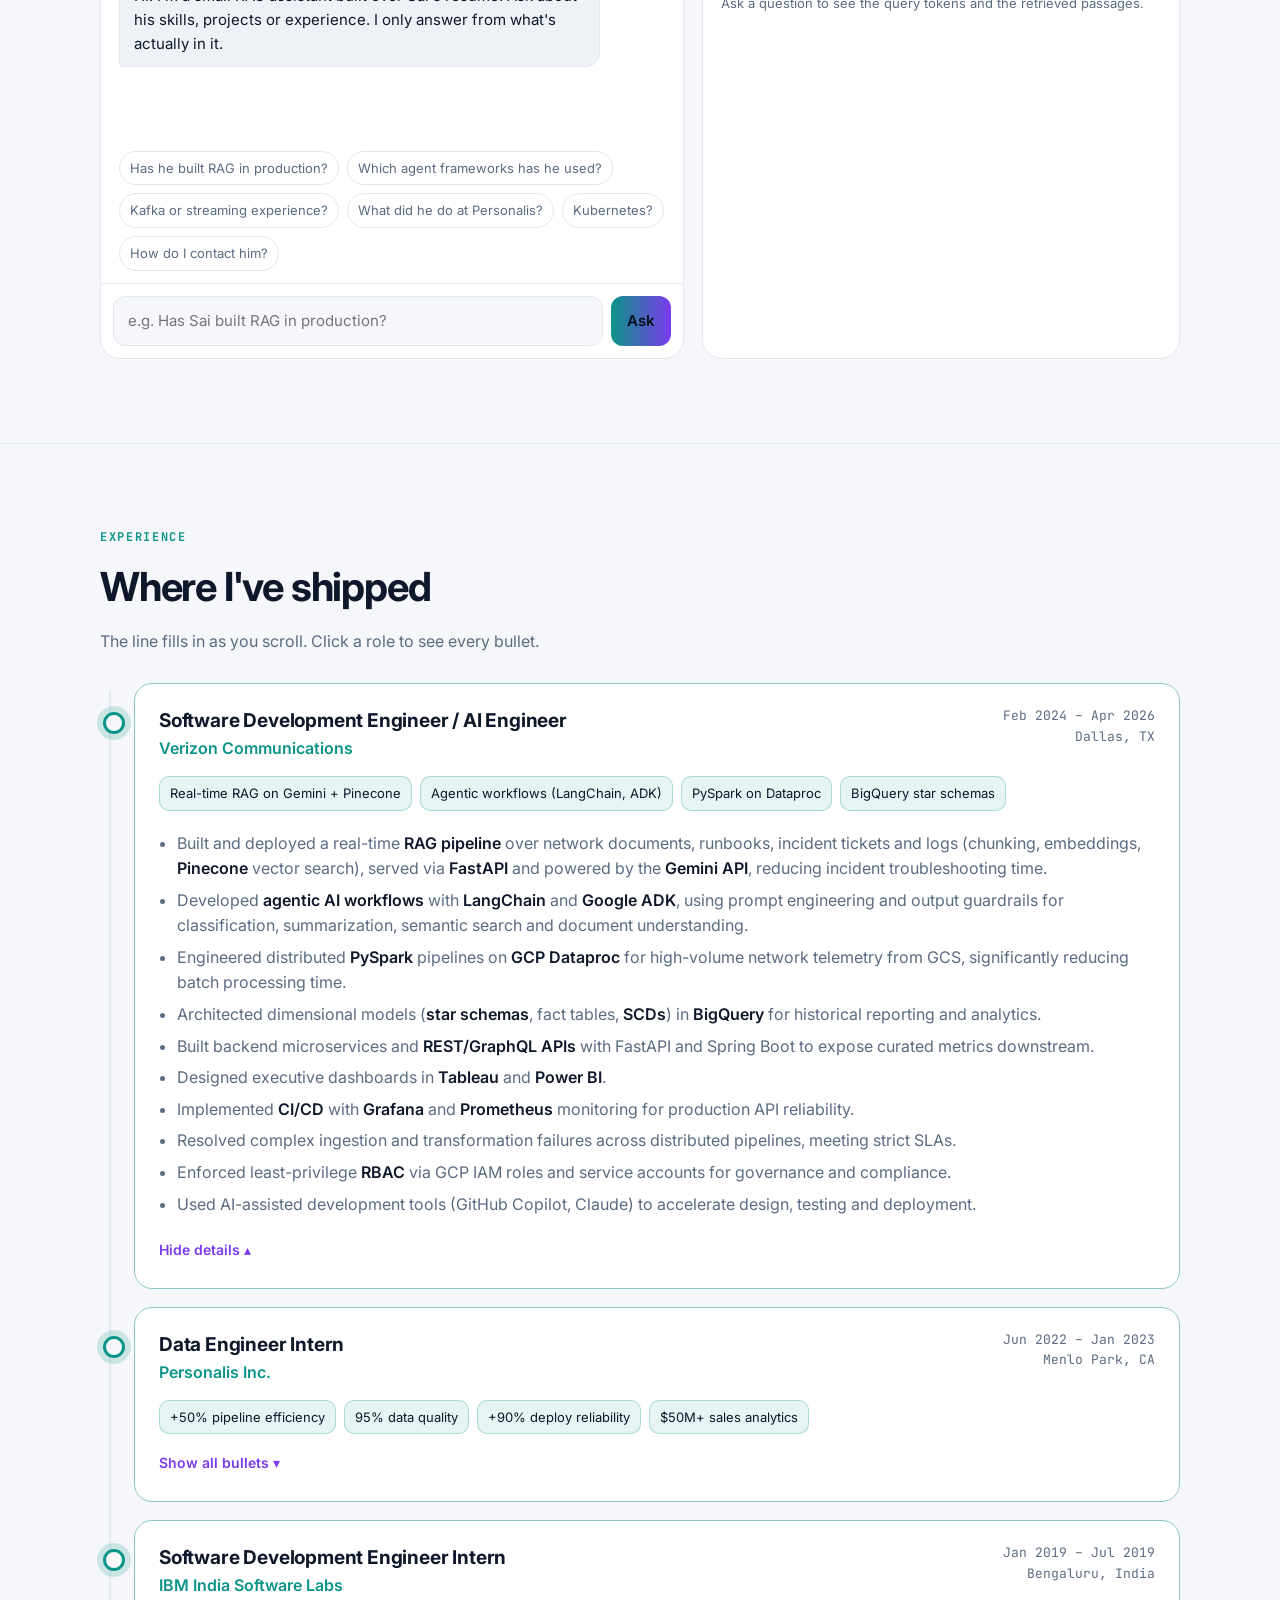
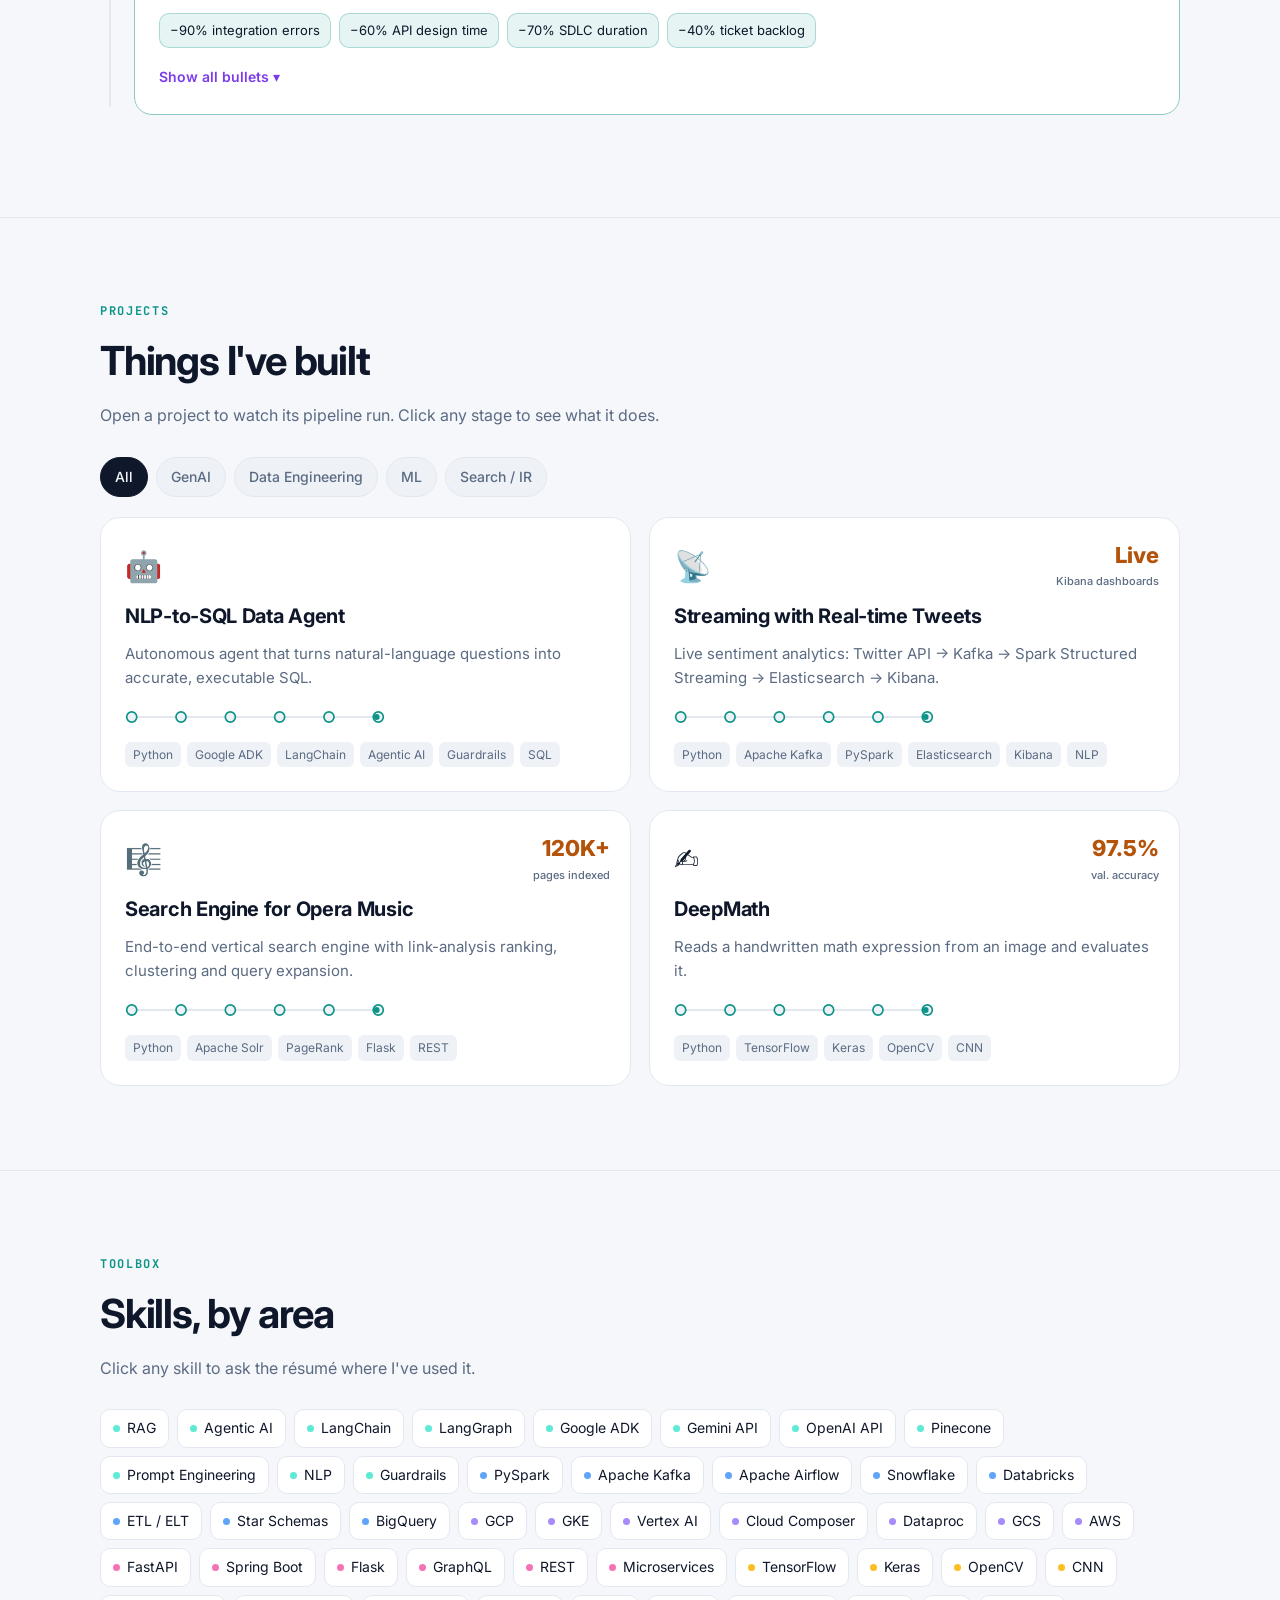
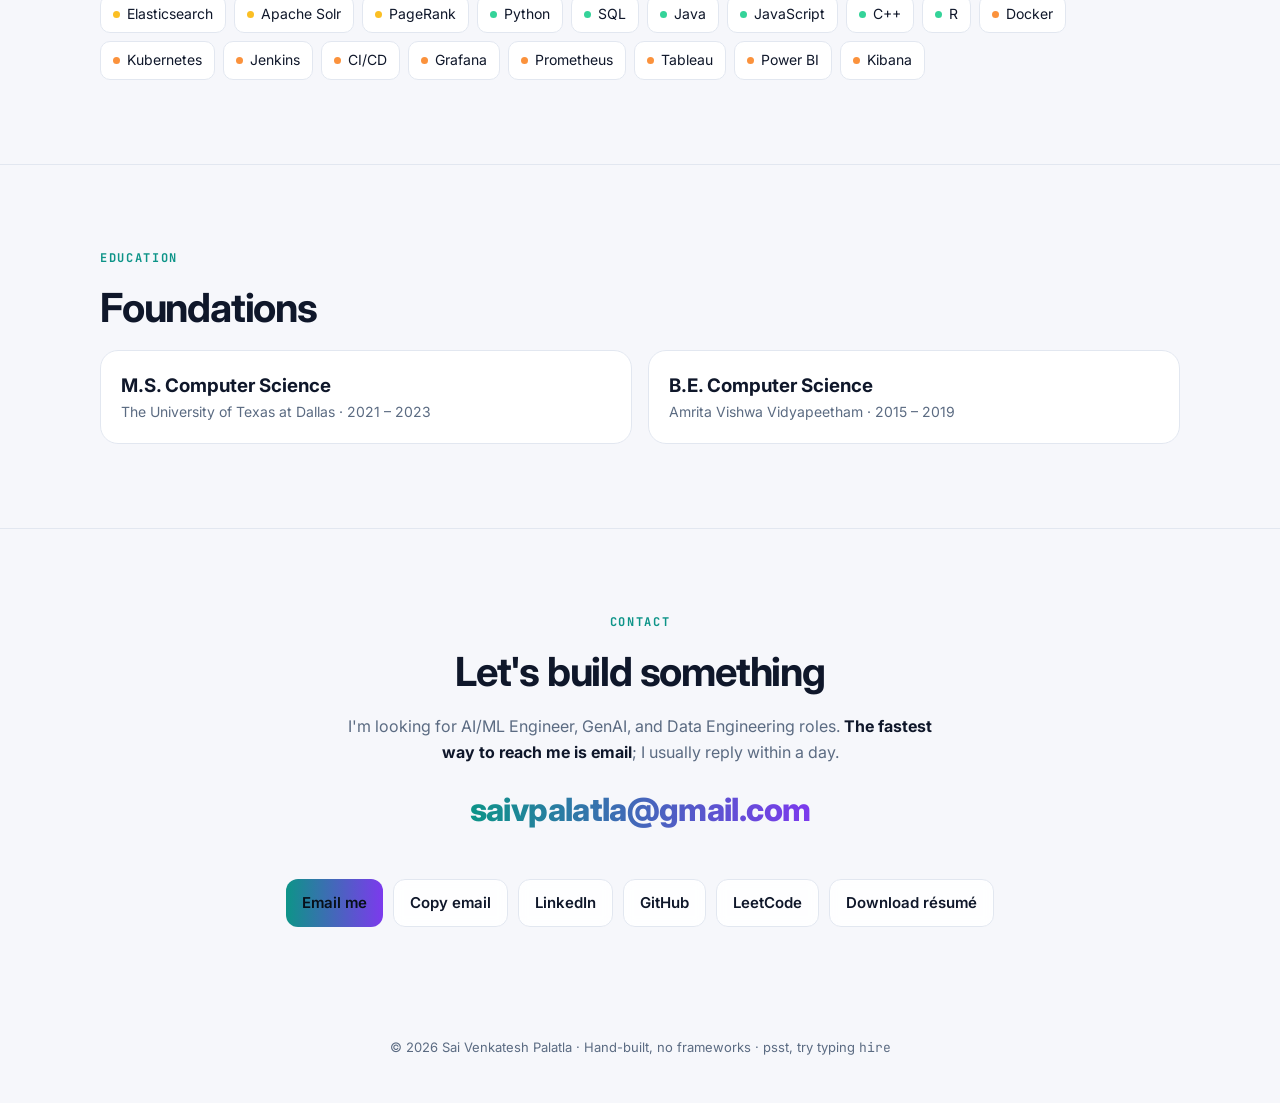
==== commit 4fd68c38: "Interactive v2: skill-map hero, résumé RAG, terminal mode, pipeline animations, command palette" ====
--- a/index.html
+++ b/index.html
@@ -6,231 +6,375 @@
 <title>Sai Venkatesh Palatla · AI/ML Engineer</title>
 <meta name="description" content="Sai Venkatesh Palatla — AI/ML Engineer building RAG pipelines, agentic AI workflows, and scalable data platforms on Google Cloud. Open to AI/ML Engineer roles.">
 <meta property="og:title" content="Sai Venkatesh Palatla · AI/ML Engineer">
-<meta property="og:description" content="RAG pipelines · Agentic AI (LangChain, LangGraph, Google ADK) · Data Engineering on GCP. Open to AI/ML Engineer roles.">
+<meta property="og:description" content="RAG pipelines · Agentic AI (LangChain, LangGraph, Google ADK) · Data Engineering on GCP. Ask my résumé anything.">
 <meta property="og:type" content="website">
 <link rel="preconnect" href="https://fonts.googleapis.com">
 <link rel="preconnect" href="https://fonts.gstatic.com" crossorigin>
-<link href="https://fonts.googleapis.com/css2?family=Inter:wght@400;500;600;700;800&family=JetBrains+Mono:wght@400;500&display=swap" rel="stylesheet">
+<link href="https://fonts.googleapis.com/css2?family=Inter:wght@400;500;600;700;800&family=JetBrains+Mono:wght@400;500;700&display=swap" rel="stylesheet">
 <style>
 :root{
-  --bg:#0b0f17; --bg2:#111827; --card:#141b29; --line:#233047; --text:#e6edf6; --muted:#93a3ba;
-  --accent:#5eead4; --accent2:#818cf8; --warm:#fbbf24; --chip:#1b2436; --shadow:0 10px 30px rgba(0,0,0,.35);
+  --bg:#070a12; --bg2:#0d1220; --card:#111827; --line:#1f2a3f; --text:#e8eef8; --muted:#8fa0b8;
+  --accent:#5eead4; --accent2:#a78bfa; --warm:#fbbf24; --chip:#162033; --shadow:0 18px 40px rgba(0,0,0,.45);
+  --glow:rgba(94,234,212,.10); --ok:#22c55e; --mx:50vw; --my:30vh;
 }
 :root[data-theme="light"]{
-  --bg:#f7f8fb; --bg2:#ffffff; --card:#ffffff; --line:#e3e8f0; --text:#0f172a; --muted:#5b6b82;
-  --accent:#0d9488; --accent2:#4f46e5; --warm:#b45309; --chip:#eef2f7; --shadow:0 8px 24px rgba(15,23,42,.08);
+  --bg:#f6f7fb; --bg2:#ffffff; --card:#ffffff; --line:#e2e7f0; --text:#0f172a; --muted:#5b6b82;
+  --accent:#0d9488; --accent2:#7c3aed; --warm:#b45309; --chip:#eef2f7; --shadow:0 12px 30px rgba(15,23,42,.10);
+  --glow:rgba(13,148,136,.08);
 }
 *{box-sizing:border-box;margin:0;padding:0}
 html{scroll-behavior:smooth}
-body{background:var(--bg);color:var(--text);font:16px/1.6 Inter,system-ui,sans-serif;-webkit-font-smoothing:antialiased;transition:background .3s,color .3s}
+body{background:var(--bg);color:var(--text);font:16px/1.6 Inter,system-ui,sans-serif;-webkit-font-smoothing:antialiased;transition:background .3s,color .3s;overflow-x:hidden}
 a{color:inherit;text-decoration:none}
-.wrap{max-width:1080px;margin:0 auto;padding:0 20px}
+button{font:inherit;color:inherit}
+.wrap{max-width:1120px;margin:0 auto;padding:0 20px}
 .mono{font-family:"JetBrains Mono",ui-monospace,monospace}
-
-/* nav */
-nav{position:sticky;top:0;z-index:20;background:color-mix(in srgb,var(--bg) 82%,transparent);backdrop-filter:blur(10px);border-bottom:1px solid var(--line)}
-nav .wrap{display:flex;align-items:center;justify-content:space-between;height:60px}
-.logo{font-weight:800;letter-spacing:-.02em}.logo span{color:var(--accent)}
-.links{display:flex;gap:22px;align-items:center}
+kbd{font-family:"JetBrains Mono",monospace;font-size:11px;padding:2px 6px;border-radius:6px;border:1px solid var(--line);background:var(--chip);color:var(--muted)}
+.sr{position:absolute;width:1px;height:1px;overflow:hidden;clip:rect(0 0 0 0)}
+
+#spot{position:fixed;inset:0;pointer-events:none;z-index:0;background:radial-gradient(600px circle at var(--mx) var(--my),var(--glow),transparent 60%)}
+main,nav,footer{position:relative;z-index:1}
+
+nav{position:sticky;top:0;z-index:30;background:color-mix(in srgb,var(--bg) 78%,transparent);backdrop-filter:blur(12px);border-bottom:1px solid var(--line)}
+nav .wrap{display:flex;align-items:center;justify-content:space-between;height:60px;gap:12px}
+.logo{font-weight:800;letter-spacing:-.02em;font-family:"JetBrains Mono",monospace;font-size:15px}.logo span{color:var(--accent)}
+.links{display:flex;gap:18px;align-items:center}
 .links a{color:var(--muted);font-size:14px;font-weight:500;transition:color .2s}
 .links a:hover,.links a.active{color:var(--text)}
-.iconbtn{background:var(--chip);border:1px solid var(--line);color:var(--text);border-radius:10px;width:36px;height:36px;cursor:pointer;font-size:16px;display:grid;place-items:center}
-@media(max-width:720px){.links a.hide-sm{display:none}}
-
-/* hero */
-.hero{padding:88px 0 64px;position:relative;overflow:hidden}
-.hero:before{content:"";position:absolute;inset:-40% -20% auto auto;width:640px;height:640px;background:radial-gradient(closest-side,color-mix(in srgb,var(--accent2) 28%,transparent),transparent);filter:blur(10px);pointer-events:none}
-.pill{display:inline-flex;align-items:center;gap:8px;padding:6px 12px;border-radius:999px;background:var(--chip);border:1px solid var(--line);font-size:13px;color:var(--muted)}
-.dot{width:8px;height:8px;border-radius:50%;background:#22c55e;box-shadow:0 0 0 0 rgba(34,197,94,.6);animation:pulse 2s infinite}
+.iconbtn{background:var(--chip);border:1px solid var(--line);border-radius:10px;height:36px;min-width:36px;padding:0 10px;cursor:pointer;font-size:14px;display:inline-flex;align-items:center;justify-content:center;gap:6px;transition:border-color .2s}
+.iconbtn:hover{border-color:var(--accent)}
+@media(max-width:820px){.links a.hide-sm,.hide-sm{display:none!important}}
+
+.hero{position:relative;min-height:calc(100vh - 60px);display:flex;align-items:center;overflow:hidden;padding:40px 0}
+#space{position:absolute;inset:0;width:100%;height:100%;z-index:0;cursor:crosshair}
+.hero .wrap{position:relative;z-index:1;pointer-events:none;width:100%}
+.hero .wrap *{pointer-events:auto}
+.hero-text{max-width:620px}
+.pill{display:inline-flex;align-items:center;gap:8px;padding:6px 12px;border-radius:999px;background:color-mix(in srgb,var(--chip) 85%,transparent);border:1px solid var(--line);font-size:13px;color:var(--muted);backdrop-filter:blur(6px);flex-wrap:wrap}
+.dot{width:8px;height:8px;border-radius:50%;background:var(--ok);box-shadow:0 0 0 0 rgba(34,197,94,.6);animation:pulse 2s infinite}
 @keyframes pulse{70%{box-shadow:0 0 0 10px rgba(34,197,94,0)}100%{box-shadow:0 0 0 0 rgba(34,197,94,0)}}
-h1{font-size:clamp(36px,6vw,62px);line-height:1.05;letter-spacing:-.035em;margin:20px 0 14px;font-weight:800}
-.grad{background:linear-gradient(90deg,var(--accent),var(--accent2));-webkit-background-clip:text;background-clip:text;color:transparent}
-.typer{font-size:clamp(18px,2.6vw,24px);color:var(--muted);min-height:1.6em}
-.typer b{color:var(--text);font-weight:600}
-.caret{display:inline-block;width:2px;height:1.1em;background:var(--accent);vertical-align:-3px;margin-left:2px;animation:blink 1s steps(1) infinite}
+h1{font-size:clamp(38px,6.4vw,70px);line-height:1.02;letter-spacing:-.04em;margin:20px 0 14px;font-weight:800}
+.grad{background:linear-gradient(90deg,var(--accent),var(--accent2),var(--accent));background-size:200% auto;-webkit-background-clip:text;background-clip:text;color:transparent;animation:shine 6s linear infinite}
+@keyframes shine{to{background-position:200% center}}
+.typer{font-size:clamp(17px,2.4vw,22px);color:var(--muted);min-height:1.6em;font-family:"JetBrains Mono",monospace}
+.typer b{color:var(--text);font-weight:500}
+.caret{display:inline-block;width:9px;height:1.05em;background:var(--accent);vertical-align:-3px;margin-left:3px;animation:blink 1s steps(1) infinite}
 @keyframes blink{50%{opacity:0}}
-.lead{max-width:680px;color:var(--muted);margin-top:18px}
-.cta{display:flex;gap:12px;flex-wrap:wrap;margin-top:28px}
-.btn{display:inline-flex;align-items:center;gap:8px;padding:11px 18px;border-radius:12px;font-weight:600;font-size:15px;border:1px solid var(--line);background:var(--card);transition:transform .15s,border-color .2s}
+.lead{color:var(--muted);margin-top:18px;max-width:560px}
+.cta{display:flex;gap:10px;flex-wrap:wrap;margin-top:26px}
+.btn{display:inline-flex;align-items:center;gap:8px;padding:11px 16px;border-radius:12px;font-weight:600;font-size:15px;border:1px solid var(--line);background:color-mix(in srgb,var(--card) 88%,transparent);transition:transform .15s,border-color .2s;cursor:pointer;backdrop-filter:blur(6px)}
 .btn:hover{transform:translateY(-2px);border-color:var(--accent)}
-.btn.primary{background:linear-gradient(90deg,var(--accent),var(--accent2));color:#0b0f17;border:0}
-.stats{display:grid;grid-template-columns:repeat(4,1fr);gap:14px;margin-top:48px}
-.stat{background:var(--card);border:1px solid var(--line);border-radius:16px;padding:18px}
-.stat .n{font-size:30px;font-weight:800;letter-spacing:-.02em}
+.btn.primary{background:linear-gradient(90deg,var(--accent),var(--accent2));color:#07101a;border:0}
+.hint{margin-top:22px;font-size:13px;color:var(--muted);display:flex;gap:16px;flex-wrap:wrap;align-items:center}
+.hint span{display:inline-flex;gap:6px;align-items:center}
+.legend{position:absolute;right:20px;bottom:22px;z-index:1;font-size:12px;color:var(--muted);display:flex;gap:12px;flex-wrap:wrap;justify-content:flex-end;max-width:520px;pointer-events:none}
+.legend i{display:inline-block;width:8px;height:8px;border-radius:50%;margin-right:5px}
+.tip{position:absolute;z-index:3;pointer-events:none;padding:8px 10px;border-radius:10px;background:var(--bg2);border:1px solid var(--line);font-size:13px;box-shadow:var(--shadow);opacity:0;transform:translateY(4px);transition:opacity .15s,transform .15s;max-width:240px}
+.tip.on{opacity:1;transform:none}
+.tip small{display:block;color:var(--muted);font-size:11px}
+@media(max-width:820px){.legend{display:none}#space{opacity:.28}}
+
+section{padding:84px 0;border-top:1px solid var(--line);position:relative}
+.eyebrow{font-size:12px;color:var(--accent);font-weight:700;letter-spacing:.14em;text-transform:uppercase;font-family:"JetBrains Mono",monospace}
+h2{font-size:clamp(28px,3.8vw,40px);letter-spacing:-.03em;margin:8px 0 10px}
+.sub{color:var(--muted);max-width:660px;margin-bottom:28px}
+
+.stats{display:grid;grid-template-columns:repeat(4,1fr);gap:14px}
+@media(max-width:820px){.stats{grid-template-columns:repeat(2,1fr)}}
+.stat{background:var(--card);border:1px solid var(--line);border-radius:18px;padding:20px;transition:transform .2s ease,border-color .2s}
+.stat .n{font-size:34px;font-weight:800;letter-spacing:-.03em}
 .stat .l{color:var(--muted);font-size:13px}
-@media(max-width:720px){.stats{grid-template-columns:repeat(2,1fr)}}
-
-section{padding:64px 0;border-top:1px solid var(--line)}
-.eyebrow{font-size:13px;color:var(--accent);font-weight:600;letter-spacing:.08em;text-transform:uppercase}
-h2{font-size:clamp(26px,3.6vw,36px);letter-spacing:-.025em;margin:6px 0 26px}
-
-/* skills */
-.tabs{display:flex;gap:8px;flex-wrap:wrap;margin-bottom:20px}
-.tab{padding:8px 14px;border-radius:999px;background:var(--chip);border:1px solid var(--line);color:var(--muted);font-size:14px;font-weight:500;cursor:pointer;transition:all .2s}
-.tab:hover{color:var(--text)}
-.tab.on{background:var(--text);color:var(--bg);border-color:var(--text)}
-.chips{display:flex;flex-wrap:wrap;gap:8px}
-.chip{padding:7px 12px;border-radius:10px;background:var(--card);border:1px solid var(--line);font-size:14px;animation:pop .25s ease both}
-.chip.hot{border-color:color-mix(in srgb,var(--accent) 55%,var(--line))}
-@keyframes pop{from{opacity:0;transform:translateY(4px)}to{opacity:1;transform:none}}
-
-/* timeline */
-.tl{position:relative;padding-left:28px}
-.tl:before{content:"";position:absolute;left:7px;top:6px;bottom:6px;width:2px;background:linear-gradient(var(--accent),var(--accent2),transparent)}
-.job{position:relative;background:var(--card);border:1px solid var(--line);border-radius:16px;padding:20px 22px;margin-bottom:16px;box-shadow:var(--shadow)}
-.job:before{content:"";position:absolute;left:-27px;top:26px;width:14px;height:14px;border-radius:50%;background:var(--bg);border:3px solid var(--accent)}
+
+.ask{display:grid;grid-template-columns:1.1fr .9fr;gap:18px}
+@media(max-width:900px){.ask{grid-template-columns:1fr}}
+.chat{background:var(--card);border:1px solid var(--line);border-radius:20px;display:flex;flex-direction:column;min-height:460px;overflow:hidden}
+.chat-head{display:flex;justify-content:space-between;align-items:center;padding:14px 18px;border-bottom:1px solid var(--line);font-size:14px;gap:10px;flex-wrap:wrap}
+.chat-head b{display:flex;gap:8px;align-items:center}
+.badge{font-size:11px;padding:3px 8px;border-radius:999px;background:color-mix(in srgb,var(--accent) 14%,transparent);color:var(--accent);border:1px solid color-mix(in srgb,var(--accent) 35%,transparent);font-family:"JetBrains Mono",monospace;white-space:nowrap}
+.log{flex:1;overflow:auto;padding:18px;display:flex;flex-direction:column;gap:12px;max-height:440px}
+.msg{max-width:88%;padding:10px 14px;border-radius:14px;font-size:15px;animation:pop .25s ease both}
+.msg.me{align-self:flex-end;background:linear-gradient(90deg,var(--accent),var(--accent2));color:#07101a;border-bottom-right-radius:4px}
+.msg.bot{align-self:flex-start;background:var(--chip);border:1px solid var(--line);border-bottom-left-radius:4px}
+mark{background:color-mix(in srgb,var(--warm) 30%,transparent);color:inherit;border-radius:3px;padding:0 2px}
+.msg .src{display:block;margin-top:6px;font-size:12px;color:var(--muted)}
+.thinking{display:inline-flex;gap:4px}.thinking i{width:6px;height:6px;border-radius:50%;background:var(--muted);animation:bounce 1s infinite}.thinking i:nth-child(2){animation-delay:.15s}.thinking i:nth-child(3){animation-delay:.3s}
+@keyframes bounce{50%{transform:translateY(-4px);opacity:.5}}
+.suggest{display:flex;gap:8px;flex-wrap:wrap;padding:0 18px 12px}
+.suggest button{font-size:13px;padding:6px 10px;border-radius:999px;border:1px solid var(--line);background:transparent;color:var(--muted);cursor:pointer}
+.suggest button:hover{color:var(--text);border-color:var(--accent)}
+.ask-form{display:flex;gap:8px;padding:12px;border-top:1px solid var(--line)}
+.ask-form input{flex:1;min-width:0;background:var(--bg);border:1px solid var(--line);border-radius:12px;padding:12px 14px;color:var(--text);font:inherit;font-size:15px;outline:none}
+.ask-form input:focus{border-color:var(--accent)}
+.retrieval{background:var(--card);border:1px solid var(--line);border-radius:20px;padding:18px;display:flex;flex-direction:column;gap:10px}
+.retrieval h3{font-size:14px;display:flex;justify-content:space-between;align-items:center}
+.retrieval .muted{color:var(--muted);font-size:13px}
+.steps{display:flex;gap:6px;flex-wrap:wrap;font-size:12px;font-family:"JetBrains Mono",monospace}
+.steps span{padding:4px 8px;border-radius:8px;border:1px solid var(--line);color:var(--muted);transition:all .25s}
+.steps span.on{color:#07101a;background:var(--accent);border-color:var(--accent)}
+.hit{border:1px solid var(--line);border-radius:12px;padding:10px 12px;font-size:13px;animation:pop .3s ease both;background:var(--bg2)}
+.hit .top{display:flex;justify-content:space-between;gap:10px;color:var(--muted);font-size:12px;margin-bottom:6px}
+.bar{height:5px;border-radius:5px;background:var(--chip);overflow:hidden;margin-top:8px}
+.bar i{display:block;height:100%;background:linear-gradient(90deg,var(--accent),var(--accent2));width:0;transition:width .7s cubic-bezier(.2,.8,.2,1)}
+
+.tl{position:relative;padding-left:34px}
+.rail{position:absolute;left:9px;top:8px;bottom:8px;width:2px;background:var(--line);border-radius:2px}
+.rail i{position:absolute;left:0;top:0;width:100%;height:var(--p,0%);background:linear-gradient(var(--accent),var(--accent2));border-radius:2px;box-shadow:0 0 12px var(--accent)}
+.job{position:relative;background:var(--card);border:1px solid var(--line);border-radius:18px;padding:22px 24px;margin-bottom:18px;transition:border-color .3s}
+.job:before{content:"";position:absolute;left:-32px;top:28px;width:16px;height:16px;border-radius:50%;background:var(--bg);border:3px solid var(--line);transition:border-color .3s,box-shadow .3s}
+.job.lit{border-color:color-mix(in srgb,var(--accent) 40%,var(--line))}
+.job.lit:before{border-color:var(--accent);box-shadow:0 0 0 6px color-mix(in srgb,var(--accent) 18%,transparent)}
 .job header{display:flex;justify-content:space-between;gap:12px;flex-wrap:wrap;cursor:pointer}
-.job h3{font-size:18px;letter-spacing:-.01em}
+.job h3{font-size:19px;letter-spacing:-.01em}
 .job .co{color:var(--accent);font-weight:600}
-.job .meta{color:var(--muted);font-size:13px;text-align:right}
+.job .meta{color:var(--muted);font-size:13px;text-align:right;font-family:"JetBrains Mono",monospace}
 .wins{display:flex;flex-wrap:wrap;gap:8px;margin:14px 0 4px}
-.win{font-size:13px;padding:5px 10px;border-radius:8px;background:color-mix(in srgb,var(--accent) 12%,transparent);color:var(--text);border:1px solid color-mix(in srgb,var(--accent) 30%,transparent)}
+.win{font-size:13px;padding:6px 10px;border-radius:10px;background:color-mix(in srgb,var(--accent) 10%,transparent);border:1px solid color-mix(in srgb,var(--accent) 28%,transparent);opacity:0;transform:translateY(6px);transition:opacity .4s,transform .4s}
+.job.lit .win{opacity:1;transform:none}
 .more{margin-top:10px;background:none;border:0;color:var(--accent2);font-weight:600;font-size:14px;cursor:pointer;padding:4px 0}
 .bul{display:grid;grid-template-rows:0fr;transition:grid-template-rows .35s ease}
 .bul>div{overflow:hidden}
 .job.open .bul{grid-template-rows:1fr}
 .bul ul{padding:10px 0 2px 18px;color:var(--muted)}
-.bul li{margin:6px 0}
-.bul li b{color:var(--text);font-weight:600}
-
-/* projects */
-.filters{display:flex;gap:8px;flex-wrap:wrap;margin-bottom:20px}
-.grid{display:grid;grid-template-columns:repeat(2,1fr);gap:16px}
-@media(max-width:760px){.grid{grid-template-columns:1fr}}
-.proj{background:var(--card);border:1px solid var(--line);border-radius:18px;padding:22px;cursor:pointer;transition:transform .2s,border-color .2s,box-shadow .2s;display:flex;flex-direction:column;gap:10px;position:relative;overflow:hidden}
-.proj:hover{transform:translateY(-4px);border-color:var(--accent);box-shadow:var(--shadow)}
-.proj .emoji{font-size:28px}
-.proj h3{font-size:19px;letter-spacing:-.01em}
+.bul li{margin:6px 0}.bul li b{color:var(--text);font-weight:600}
+
+.chips{display:flex;flex-wrap:wrap;gap:8px}
+.chip{padding:7px 12px;border-radius:10px;background:var(--card);border:1px solid var(--line);font-size:14px;cursor:pointer;transition:border-color .2s,transform .15s}
+.chip:hover{border-color:var(--accent);transform:translateY(-2px)}
+.chip i{display:inline-block;width:7px;height:7px;border-radius:50%;margin-right:7px;vertical-align:1px}
+
+.filters{display:flex;gap:8px;flex-wrap:wrap;margin-bottom:20px;align-items:center}
+.tab{padding:8px 14px;border-radius:999px;background:var(--chip);border:1px solid var(--line);color:var(--muted);font-size:14px;font-weight:500;cursor:pointer;transition:all .2s}
+.tab:hover{color:var(--text)}
+.tab.on{background:var(--text);color:var(--bg);border-color:var(--text)}
+.grid{display:grid;grid-template-columns:repeat(2,1fr);gap:18px}
+@media(max-width:780px){.grid{grid-template-columns:1fr}}
+.proj{background:var(--card);border:1px solid var(--line);border-radius:20px;padding:24px;cursor:pointer;transition:transform .2s ease,border-color .2s,box-shadow .2s;display:flex;flex-direction:column;gap:10px;position:relative;overflow:hidden}
+.proj:after{content:"";position:absolute;inset:0;background:radial-gradient(400px circle at var(--lx,50%) var(--ly,50%),color-mix(in srgb,var(--accent) 12%,transparent),transparent 50%);opacity:0;transition:opacity .2s;pointer-events:none}
+.proj:hover{border-color:var(--accent);box-shadow:var(--shadow)}
+.proj:hover:after{opacity:1}
+.proj .emoji{font-size:30px}
+.proj h3{font-size:20px;letter-spacing:-.015em;padding-right:90px}
 .proj p{color:var(--muted);font-size:15px}
 .proj .tags{display:flex;flex-wrap:wrap;gap:6px;margin-top:auto}
 .tag{font-size:12px;padding:3px 8px;border-radius:6px;background:var(--chip);color:var(--muted)}
-.metric{position:absolute;top:18px;right:18px;font-weight:800;font-size:22px;color:var(--warm)}
-.metric small{display:block;font-size:11px;font-weight:500;color:var(--muted);text-align:right}
+.metric{position:absolute;top:20px;right:20px;font-weight:800;font-size:22px;color:var(--warm);text-align:right}
+.metric small{display:block;font-size:11px;font-weight:500;color:var(--muted)}
 .proj.hide{display:none}
-
-/* modal */
-.modal{position:fixed;inset:0;background:rgba(3,6,12,.6);backdrop-filter:blur(4px);display:none;align-items:center;justify-content:center;padding:20px;z-index:50}
-.modal.on{display:flex}
-.sheet{background:var(--bg2);border:1px solid var(--line);border-radius:20px;max-width:680px;width:100%;max-height:88vh;overflow:auto;padding:28px;box-shadow:var(--shadow);animation:pop .25s ease}
-.sheet h3{font-size:24px;letter-spacing:-.02em;margin-bottom:6px}
-.flow{display:flex;flex-wrap:wrap;align-items:center;gap:6px;margin:16px 0;font-size:13px}
-.flow span{padding:6px 10px;border-radius:8px;background:var(--chip);border:1px solid var(--line)}
-.flow i{color:var(--accent);font-style:normal}
+.mini{height:30px;width:100%;max-width:260px;margin-top:2px}
+.mini line{stroke:var(--line);stroke-width:2}
+.mini circle.n{fill:var(--chip);stroke:var(--accent);stroke-width:1.5}
+.mini circle.p{fill:var(--accent)}
+
+.overlay{position:fixed;inset:0;background:rgba(3,6,12,.62);backdrop-filter:blur(6px);display:none;align-items:center;justify-content:center;padding:16px;z-index:60}
+.overlay.on{display:flex}
+.sheet{background:var(--bg2);border:1px solid var(--line);border-radius:22px;max-width:820px;width:100%;max-height:90vh;overflow:auto;padding:28px;box-shadow:var(--shadow);animation:pop .25s ease}
+.sheet h3{font-size:26px;letter-spacing:-.02em;margin-bottom:6px}
+.pipe{width:100%;height:auto;margin:18px 0 6px;overflow:visible}
+.pipe .edge{stroke:var(--line);stroke-width:2.5;fill:none}
+.pipe .stage rect{fill:var(--chip);stroke:var(--line);stroke-width:1.5;transition:all .2s}
+.pipe .stage text{fill:var(--text);font:600 12px Inter,sans-serif;text-anchor:middle;dominant-baseline:middle;pointer-events:none}
+.pipe .stage{cursor:pointer;outline:none}
+.pipe .stage:hover rect,.pipe .stage.on rect,.pipe .stage:focus rect{stroke:var(--accent);fill:color-mix(in srgb,var(--accent) 16%,var(--chip))}
+.pipe .pkt{fill:var(--accent)}
+.stageinfo{min-height:64px;border:1px dashed var(--line);border-radius:12px;padding:12px 14px;color:var(--muted);font-size:14px;margin-bottom:14px}
+.stageinfo b{color:var(--text)}
 .sheet ul{padding-left:18px;color:var(--muted)}
-.sheet li{margin:7px 0}
-.sheet .row{display:flex;gap:10px;margin-top:20px;flex-wrap:wrap}
-
-/* education + contact */
+.sheet li{margin:7px 0}.sheet li b{color:var(--text)}
+.row{display:flex;gap:10px;margin-top:20px;flex-wrap:wrap}
+
+.pal{max-width:560px;width:100%;background:var(--bg2);border:1px solid var(--line);border-radius:16px;box-shadow:var(--shadow);overflow:hidden;align-self:flex-start;margin-top:12vh;animation:pop .2s ease}
+.pal input{width:100%;padding:16px 18px;background:transparent;border:0;border-bottom:1px solid var(--line);color:var(--text);font:inherit;font-size:16px;outline:none}
+.pal ul{list-style:none;max-height:50vh;overflow:auto;padding:6px}
+.pal li{padding:10px 12px;border-radius:10px;display:flex;justify-content:space-between;gap:10px;cursor:pointer;font-size:14px}
+.pal li small{color:var(--muted)}
+.pal li.sel{background:var(--chip)}
+.pal .foot{padding:8px 14px;border-top:1px solid var(--line);font-size:12px;color:var(--muted);display:flex;gap:14px}
+
+.term{position:fixed;inset:0;z-index:70;background:#05070c;color:#d1fae5;font:14px/1.55 "JetBrains Mono",monospace;display:none;flex-direction:column}
+.term.on{display:flex}
+.term .bar2{display:flex;align-items:center;gap:8px;padding:10px 14px;background:#0b0f17;border-bottom:1px solid #1b2333;color:#7d8aa3;font-size:12px}
+.term .bar2 i{width:12px;height:12px;border-radius:50%;display:inline-block}
+.term .bar2 button{margin-left:auto;background:none;border:1px solid #1b2333;color:#7d8aa3;border-radius:8px;padding:3px 10px;cursor:pointer}
+.term .out{flex:1;overflow:auto;padding:16px 18px;white-space:pre-wrap;word-break:break-word}
+.term .ln{display:flex;gap:8px;padding:0 18px 18px}
+.term .ps{color:#5eead4;white-space:nowrap}
+.term input{flex:1;min-width:0;background:transparent;border:0;outline:none;color:#e8eef8;font:inherit;caret-color:#5eead4}
+.term .c1{color:#5eead4}.term .c2{color:#a78bfa}.term .c3{color:#fbbf24}.term .dim{color:#64748b}.term .err{color:#f87171}
+.term a{color:#93c5fd;text-decoration:underline}
+.term mark{background:rgba(251,191,36,.25)}
+@media(max-width:600px){.term .banner{font-size:8px}}
+
 .edu{display:grid;grid-template-columns:repeat(2,1fr);gap:16px}
 @media(max-width:720px){.edu{grid-template-columns:1fr}}
-.card{background:var(--card);border:1px solid var(--line);border-radius:16px;padding:20px}
+.card{background:var(--card);border:1px solid var(--line);border-radius:18px;padding:20px;transition:transform .2s ease}
 .card .muted{color:var(--muted);font-size:14px}
-.contact{text-align:center;padding:72px 0}
-.contact p{color:var(--muted);max-width:560px;margin:0 auto 24px}
-footer{color:var(--muted);font-size:13px;text-align:center;padding:24px 0 40px}
-.reveal{opacity:0;transform:translateY(14px);transition:opacity .6s ease,transform .6s ease}
+.contact{text-align:center}
+.contact p{color:var(--muted);max-width:600px;margin:0 auto 18px}
+.contact .big{font-size:clamp(20px,3.4vw,32px);font-weight:800;letter-spacing:-.02em;display:inline-block;margin-bottom:18px;background:linear-gradient(90deg,var(--accent),var(--accent2));-webkit-background-clip:text;background-clip:text;color:transparent;word-break:break-all}
+footer{color:var(--muted);font-size:13px;text-align:center;padding:26px 0 44px}
+.reveal{opacity:0;transform:translateY(16px);transition:opacity .6s ease,transform .6s ease}
 .reveal.in{opacity:1;transform:none}
-@media (prefers-reduced-motion:reduce){*{animation:none!important;transition:none!important}.reveal{opacity:1;transform:none}}
+@keyframes pop{from{opacity:0;transform:translateY(6px) scale(.98)}to{opacity:1;transform:none}}
+
+#confetti{position:fixed;inset:0;pointer-events:none;z-index:90;width:100%;height:100%}
+.toast{position:fixed;left:50%;bottom:26px;transform:translate(-50%,30px);opacity:0;pointer-events:none;z-index:95;background:var(--bg2);border:1px solid var(--accent);border-radius:16px;padding:14px 18px;box-shadow:var(--shadow);display:flex;gap:12px;align-items:center;transition:all .35s cubic-bezier(.2,.8,.2,1);width:max-content;max-width:calc(100vw - 32px);flex-wrap:wrap;justify-content:center}
+.toast.on{opacity:1;transform:translate(-50%,0);pointer-events:auto}
+.toast .btn{padding:8px 12px;font-size:14px}
+
+@media (prefers-reduced-motion:reduce){*{animation:none!important;transition:none!important}.reveal,.win{opacity:1!important;transform:none!important}}
+@media (hover:none){#spot{display:none}}
 </style>
 </head>
 <body>
+<div id="spot" aria-hidden="true"></div>
+
 <nav><div class="wrap">
-  <a class="logo" href="#top">sai<span>.</span>palatla</a>
+  <a class="logo" href="#top">~/sai<span>.</span>palatla</a>
   <div class="links">
-    <a href="#skills" class="hide-sm">Skills</a>
+    <a href="#ask" class="hide-sm">Ask my résumé</a>
     <a href="#experience" class="hide-sm">Experience</a>
     <a href="#projects">Projects</a>
-    <a href="#contact">Contact</a>
-    <button class="iconbtn" id="theme" aria-label="Toggle theme">🌓</button>
+    <a href="#contact" class="hide-sm">Contact</a>
+    <button class="iconbtn hide-sm" id="palBtn" aria-label="Open command palette"><kbd>Ctrl</kbd><kbd>K</kbd></button>
+    <button class="iconbtn" id="termBtn" aria-label="Open terminal mode" title="Terminal mode">&gt;_</button>
+    <button class="iconbtn" id="themeBtn" aria-label="Toggle theme" title="Toggle theme">🌓</button>
   </div>
 </div></nav>
 
-<header class="hero" id="top"><div class="wrap">
-  <span class="pill"><span class="dot"></span> Open to AI/ML Engineer roles · Dallas, TX · <a href="mailto:saivpalatla@gmail.com" style="color:var(--accent)">saivpalatla@gmail.com</a></span>
-  <h1>Hi, I'm <span class="grad">Sai Venkatesh Palatla</span></h1>
-  <div class="typer" aria-live="polite"><span id="typed"></span><span class="caret"></span></div>
-  <p class="lead">AI/ML Engineer with 3+ years of experience building Generative AI applications and scalable data platforms on Google Cloud. I design RAG pipelines, orchestrate agentic AI workflows, and ship production FastAPI microservices on a strong data engineering foundation.</p>
-  <div class="cta">
-    <a class="btn primary" href="#projects">View projects →</a>
-    <a class="btn" href="https://www.linkedin.com/in/saivenkateshp" target="_blank" rel="noopener">LinkedIn</a>
-    <a class="btn" href="https://github.com/saivenkateshp" target="_blank" rel="noopener">GitHub</a>
-    <a class="btn" href="https://leetcode.com/u/saivenkateshpalatla/" target="_blank" rel="noopener">LeetCode</a>
-    <a class="btn" href="mailto:saivpalatla@gmail.com">Email me</a>
-    <a class="btn" href="Sai_V_Palatla_Resume.pdf" target="_blank" rel="noopener">Résumé (PDF) ↓</a>
+<main>
+<header class="hero" id="top">
+  <canvas id="space" role="img" aria-label="Interactive map of Sai's skills grouped by area. Hover a node to see a skill; click it to ask the résumé about it."></canvas>
+  <div class="tip" id="tip"></div>
+  <div class="wrap"><div class="hero-text">
+    <span class="pill"><span class="dot"></span>Open to AI/ML Engineer roles · Dallas, TX · <a href="mailto:saivpalatla@gmail.com" style="color:var(--accent)">saivpalatla@gmail.com</a></span>
+    <h1>Hi, I'm <span class="grad">Sai Venkatesh Palatla</span></h1>
+    <div class="typer" aria-live="polite"><span id="typed"></span><span class="caret"></span></div>
+    <p class="lead">AI/ML Engineer with 3+ years building Generative AI applications and data platforms on Google Cloud: RAG pipelines, agentic workflows, and production FastAPI services.</p>
+    <div class="cta">
+      <a class="btn primary" href="#ask">Ask my résumé ✨</a>
+      <a class="btn" href="#projects">Projects</a>
+      <a class="btn" href="Sai_V_Palatla_Resume.pdf" target="_blank" rel="noopener">Résumé ↓</a>
+    </div>
+    <div class="hint"><span id="maphint">🖱️ Move your cursor through my skill map, then click a skill</span><span class="hide-sm"><kbd>Ctrl</kbd>+<kbd>K</kbd> jump anywhere</span><span><kbd>&gt;_</kbd> terminal mode</span></div>
+  </div></div>
+  <div class="legend" id="legend"></div>
+</header>
+
+<section id="impact"><div class="wrap">
+  <div class="stats">
+    <div class="stat reveal tilt"><div class="n" data-count="3" data-suffix="+">0</div><div class="l">Years in industry</div></div>
+    <div class="stat reveal tilt"><div class="n" data-count="50" data-suffix="%">0</div><div class="l">Pipeline efficiency gain at Personalis</div></div>
+    <div class="stat reveal tilt"><div class="n" data-count="120" data-suffix="K+">0</div><div class="l">Pages crawled &amp; indexed</div></div>
+    <div class="stat reveal tilt"><div class="n" data-count="50" data-prefix="$" data-suffix="M+">0</div><div class="l">Sales analytics supported</div></div>
   </div>
-  <div class="stats">
-    <div class="stat reveal"><div class="n" data-count="3" data-suffix="+">0</div><div class="l">Years in industry</div></div>
-    <div class="stat reveal"><div class="n" data-count="50" data-suffix="%">0</div><div class="l">Pipeline efficiency gain at Personalis</div></div>
-    <div class="stat reveal"><div class="n" data-count="120" data-suffix="K+">0</div><div class="l">Pages crawled &amp; indexed</div></div>
-    <div class="stat reveal"><div class="n" data-count="50" data-prefix="$" data-suffix="M+">0</div><div class="l">Sales analytics supported</div></div>
+</div></section>
+
+<section id="ask"><div class="wrap">
+  <div class="eyebrow">Live demo · RAG</div>
+  <h2>Ask my résumé anything</h2>
+  <p class="sub">A tiny retrieval-augmented assistant running entirely in your browser. It ranks passages from my résumé with BM25, shows you what it retrieved and why, then answers using only those passages. No LLM, no API calls, no made-up answers.</p>
+  <div class="ask">
+    <div class="chat">
+      <div class="chat-head"><b>🤖 resume-rag <span class="badge">BM25 · client-side</span></b><span style="color:var(--muted);font-size:12px" id="kbsize"></span></div>
+      <div class="log" id="log" aria-live="polite"></div>
+      <div class="suggest" id="suggest"></div>
+      <form class="ask-form" id="askForm" autocomplete="off">
+        <label for="q" class="sr">Ask a question</label>
+        <input id="q" placeholder="e.g. Has Sai built RAG in production?" maxlength="200">
+        <button class="btn primary" type="submit">Ask</button>
+      </form>
+    </div>
+    <aside class="retrieval" aria-label="Retrieval details">
+      <h3>Under the hood <span class="badge" id="lat">—</span></h3>
+      <div class="steps" id="steps"><span>tokenize</span><span>expand</span><span>BM25 rank</span><span>top-k=3</span><span>ground answer</span></div>
+      <div class="muted" id="qtokens">Ask a question to see the query tokens and the retrieved passages.</div>
+      <div id="hits" style="display:flex;flex-direction:column;gap:10px"></div>
+    </aside>
   </div>
-</div></header>
-
-<section id="skills"><div class="wrap">
-  <div class="eyebrow">Toolbox</div>
-  <h2>What I build with</h2>
-  <div class="tabs" id="skillTabs"></div>
-  <div class="chips" id="skillChips"></div>
 </div></section>
 
 <section id="experience"><div class="wrap">
   <div class="eyebrow">Experience</div>
   <h2>Where I've shipped</h2>
-  <div class="tl" id="timeline"></div>
+  <p class="sub">The line fills in as you scroll. Click a role to see every bullet.</p>
+  <div class="tl" id="timeline"><div class="rail"><i></i></div></div>
 </div></section>
 
 <section id="projects"><div class="wrap">
   <div class="eyebrow">Projects</div>
   <h2>Things I've built</h2>
+  <p class="sub">Open a project to watch its pipeline run. Click any stage to see what it does.</p>
   <div class="filters" id="projFilters"></div>
   <div class="grid" id="projGrid"></div>
+</div></section>
+
+<section id="skills"><div class="wrap">
+  <div class="eyebrow">Toolbox</div>
+  <h2>Skills, by area</h2>
+  <p class="sub">Click any skill to ask the résumé where I've used it.</p>
+  <div class="chips" id="skillChips"></div>
 </div></section>
 
 <section id="education"><div class="wrap">
   <div class="eyebrow">Education</div>
   <h2>Foundations</h2>
   <div class="edu">
-    <div class="card reveal"><h3>M.S. Computer Science</h3><div class="muted">The University of Texas at Dallas · 2021 – 2023</div></div>
-    <div class="card reveal"><h3>B.E. Computer Science</h3><div class="muted">Amrita Vishwa Vidyapeetham · 2015 – 2019</div></div>
+    <div class="card reveal tilt"><h3>M.S. Computer Science</h3><div class="muted">The University of Texas at Dallas · 2021 – 2023</div></div>
+    <div class="card reveal tilt"><h3>B.E. Computer Science</h3><div class="muted">Amrita Vishwa Vidyapeetham · 2015 – 2019</div></div>
   </div>
 </div></section>
 
 <section id="contact"><div class="wrap contact">
   <div class="eyebrow">Contact</div>
   <h2>Let's build something</h2>
-  <p>I'm looking for AI/ML Engineer, GenAI, and Data Engineering roles. <b style="color:var(--text)">The fastest way to reach me is email: <a href="mailto:saivpalatla@gmail.com" style="color:var(--accent)">saivpalatla@gmail.com</a></b>. I usually reply within a day.</p>
+  <p>I'm looking for AI/ML Engineer, GenAI, and Data Engineering roles. <b style="color:var(--text)">The fastest way to reach me is email</b>; I usually reply within a day.</p>
+  <a class="big" href="mailto:saivpalatla@gmail.com">saivpalatla@gmail.com</a>
   <div class="cta" style="justify-content:center">
-    <a class="btn primary" href="mailto:saivpalatla@gmail.com">saivpalatla@gmail.com</a>
+    <a class="btn primary" href="mailto:saivpalatla@gmail.com">Email me</a>
     <button class="btn" id="copy">Copy email</button>
-    <a class="btn" href="Sai_V_Palatla_Resume.pdf" target="_blank" rel="noopener">Download résumé</a>
     <a class="btn" href="https://www.linkedin.com/in/saivenkateshp" target="_blank" rel="noopener">LinkedIn</a>
     <a class="btn" href="https://github.com/saivenkateshp" target="_blank" rel="noopener">GitHub</a>
     <a class="btn" href="https://leetcode.com/u/saivenkateshpalatla/" target="_blank" rel="noopener">LeetCode</a>
+    <a class="btn" href="Sai_V_Palatla_Resume.pdf" target="_blank" rel="noopener">Download résumé</a>
   </div>
 </div></section>
-
-<footer>© <span id="yr"></span> Sai Venkatesh Palatla · Built by hand, hosted on GitHub Pages</footer>
-
-<div class="modal" id="modal" role="dialog" aria-modal="true"><div class="sheet" id="sheet"></div></div>
+</main>
+
+<footer>© <span id="yr"></span> Sai Venkatesh Palatla · Hand-built, no frameworks · psst, try typing <span class="mono">hire</span></footer>
+
+<div class="overlay" id="modal" role="dialog" aria-modal="true" aria-label="Project details"><div class="sheet" id="sheet"></div></div>
+<div class="overlay" id="palette" role="dialog" aria-modal="true" aria-label="Command palette"><div class="pal">
+  <input id="palIn" placeholder="Type a command, project, or question…" aria-label="Search commands">
+  <ul id="palList" role="listbox"></ul>
+  <div class="foot"><span>↑↓ navigate</span><span>↵ select</span><span>esc close</span></div>
+</div></div>
+<div class="term" id="term" role="dialog" aria-modal="true" aria-label="Terminal mode">
+  <div class="bar2"><i style="background:#f87171"></i><i style="background:#fbbf24"></i><i style="background:#22c55e"></i>&nbsp; sai@portfolio: ~ <button id="termClose">exit ✕</button></div>
+  <div class="out" id="tout"></div>
+  <form class="ln" id="tform" autocomplete="off"><span class="ps">sai@portfolio:~$</span><label for="tin" class="sr">Terminal input</label><input id="tin" spellcheck="false" autocapitalize="off"></form>
+</div>
+<canvas id="confetti" aria-hidden="true"></canvas>
+<div class="toast" id="toast" role="status"></div>
 
 <script>
-const GH = "https://github.com/saivenkateshp/";
-
-const roles = ["RAG pipelines","agentic AI workflows","LangChain · LangGraph · Google ADK","data platforms on GCP","production FastAPI services"];
-
-const skills = {
-  "GenAI & LLMs":["RAG","Agentic AI","LangChain","LangGraph","Google ADK","Gemini API","OpenAI API","Pinecone","Prompt Engineering","NLP","Guardrails"],
-  "Languages":["Python","SQL","Java","JavaScript","C / C++","R","HTML/CSS"],
-  "Data Engineering":["Apache Spark","PySpark","Apache Kafka","Apache Airflow","Snowflake","Databricks","ETL / ELT","Data Modeling","Star Schemas / SCDs"],
-  "Cloud":["BigQuery","GCS","GKE","Vertex AI","Cloud Composer","Dataproc","Cloud Functions","AWS EC2 / S3"],
-  "APIs & Backend":["FastAPI","Spring Boot","Flask","Django","Node.js","REST","GraphQL","Microservices"],
-  "DevOps & BI":["Docker","Kubernetes","Jenkins","CI/CD","Grafana","Prometheus","Looker","Tableau","Power BI","Kibana","Git"],
-  "Search & DBs":["Elasticsearch","Apache Solr","MySQL","MongoDB"]
+"use strict";
+/* ================= DATA ================= */
+const EMAIL="saivpalatla@gmail.com", GH="https://github.com/saivenkateshp/",
+      LINKS={linkedin:"https://www.linkedin.com/in/saivenkateshp",github:"https://github.com/saivenkateshp",leetcode:"https://leetcode.com/u/saivenkateshpalatla/",resume:"Sai_V_Palatla_Resume.pdf"};
+const reduce=matchMedia("(prefers-reduced-motion: reduce)").matches;
+
+const CATS={
+  "GenAI & LLMs":{c:"#5eead4",s:["RAG","Agentic AI","LangChain","LangGraph","Google ADK","Gemini API","OpenAI API","Pinecone","Prompt Engineering","NLP","Guardrails"]},
+  "Data Engineering":{c:"#60a5fa",s:["PySpark","Apache Kafka","Apache Airflow","Snowflake","Databricks","ETL / ELT","Star Schemas","BigQuery"]},
+  "Cloud":{c:"#a78bfa",s:["GCP","GKE","Vertex AI","Cloud Composer","Dataproc","GCS","AWS"]},
+  "Backend & APIs":{c:"#f472b6",s:["FastAPI","Spring Boot","Flask","GraphQL","REST","Microservices"]},
+  "ML & Search":{c:"#fbbf24",s:["TensorFlow","Keras","OpenCV","CNN","Elasticsearch","Apache Solr","PageRank"]},
+  "Languages":{c:"#34d399",s:["Python","SQL","Java","JavaScript","C++","R"]},
+  "DevOps & BI":{c:"#fb923c",s:["Docker","Kubernetes","Jenkins","CI/CD","Grafana","Prometheus","Tableau","Power BI","Kibana"]}
 };
-const hot = new Set(["RAG","Agentic AI","LangChain","LangGraph","Google ADK","Gemini API","Python","BigQuery","FastAPI","PySpark","Vertex AI"]);
-
-const jobs = [
-  {role:"Software Development Engineer / AI Engineer", co:"Verizon Communications", where:"Dallas, TX", when:"Feb 2024 – Apr 2026",
+
+const jobs=[
+  {id:"verizon",role:"Software Development Engineer / AI Engineer",co:"Verizon Communications",where:"Dallas, TX",when:"Feb 2024 – Apr 2026",
    wins:["Real-time RAG on Gemini + Pinecone","Agentic workflows (LangChain, ADK)","PySpark on Dataproc","BigQuery star schemas"],
    bullets:[
     "Built and deployed a real-time <b>RAG pipeline</b> over network documents, runbooks, incident tickets and logs (chunking, embeddings, <b>Pinecone</b> vector search), served via <b>FastAPI</b> and powered by the <b>Gemini API</b>, reducing incident troubleshooting time.",
@@ -243,7 +387,7 @@
     "Resolved complex ingestion and transformation failures across distributed pipelines, meeting strict SLAs.",
     "Enforced least-privilege <b>RBAC</b> via GCP IAM roles and service accounts for governance and compliance.",
     "Used AI-assisted development tools (GitHub Copilot, Claude) to accelerate design, testing and deployment."]},
-  {role:"Data Engineer Intern", co:"Personalis Inc.", where:"Menlo Park, CA", when:"Jun 2022 – Jan 2023",
+  {id:"personalis",role:"Data Engineer Intern",co:"Personalis Inc.",where:"Menlo Park, CA",when:"Jun 2022 – Jan 2023",
    wins:["+50% pipeline efficiency","95% data quality","+90% deploy reliability","$50M+ sales analytics"],
    bullets:[
     "Engineered automated <b>ETL workflows</b> in Python, Pandas and SQL for finance and sales data from SAP and other sources.",
@@ -252,7 +396,7 @@
     "Implemented a retention strategy, archiving stale data to GCS to optimize database performance.",
     "Developed containerized <b>Flask</b> microservices and GraphQL APIs on <b>GKE</b>, improving deployment reliability by <b>90%</b>.",
     "Established a centralized <b>BigQuery Data Catalog</b> supporting self-service analytics for <b>$50M+</b> in sales."]},
-  {role:"Software Development Engineer Intern", co:"IBM India Software Labs", where:"Bengaluru, India", when:"Jan 2019 – Jul 2019",
+  {id:"ibm",role:"Software Development Engineer Intern",co:"IBM India Software Labs",where:"Bengaluru, India",when:"Jan 2019 – Jul 2019",
    wins:["−90% integration errors","−60% API design time","−70% SDLC duration","−40% ticket backlog"],
    bullets:[
     "Built a connector testing framework in Java, JavaScript and LoopBack for IBM App Connect, cutting integration errors by <b>90%</b>.",
@@ -261,152 +405,432 @@
     "Reduced the legacy production-ticket backlog by <b>40%</b> through cross-team root-cause analysis."]}
 ];
 
-const projects = [
-  {id:"nl2sql", emoji:"🤖", name:"NLP-to-SQL Data Agent", cat:["GenAI"], metric:null,
+const projects=[
+  {id:"nl2sql",emoji:"🤖",name:"NLP-to-SQL Data Agent",cat:["GenAI"],metric:null,
    blurb:"Autonomous agent that turns natural-language questions into accurate, executable SQL.",
-   tags:["Python","Google ADK","LangChain","LLMs"],
-   flow:["User question","ADK agent","Schema grounding","SQL generation","Guardrails","Database"],
+   tags:["Python","Google ADK","LangChain","Agentic AI","Guardrails","SQL"],
+   stages:[["Question","A user asks a question in plain English, e.g. “top 5 regions by revenue last quarter”."],
+           ["ADK agent","A <b>Google ADK</b> agent orchestrates the workflow and decides which tools to call."],
+           ["Schema grounding","Relevant tables and columns are pulled into context so the model only uses real schema."],
+           ["SQL gen","<b>LangChain</b> with dynamic prompt engineering produces SQL as a structured output."],
+           ["Guardrails","Output checks validate the SQL before anything runs."],
+           ["Database","The validated query runs and the results come back to the user."]],
    bullets:["Agent built with <b>Google ADK</b> and <b>LangChain</b> that converts natural language into executable SQL.",
             "Agentic orchestration with dynamic prompt engineering, structured outputs, guardrails and context grounding for reliable retrieval."],
    repo:null},
-  {id:"tweets", emoji:"📡", name:"Streaming with Real-time Tweets", cat:["Data Engineering","ML"], metric:{v:"Live",l:"Kibana dashboards"},
+  {id:"tweets",emoji:"📡",name:"Streaming with Real-time Tweets",cat:["Data Engineering","ML"],metric:{v:"Live",l:"Kibana dashboards"},
    blurb:"Live sentiment analytics: Twitter API → Kafka → Spark Structured Streaming → Elasticsearch → Kibana.",
-   tags:["Kafka","Spark","Elasticsearch","Kibana","Python"],
-   flow:["Twitter API","Kafka","Spark Streaming","Sentiment UDF","Elasticsearch","Kibana"],
+   tags:["Python","Apache Kafka","PySpark","Elasticsearch","Kibana","NLP"],
+   stages:[["Twitter API","A <b>tweepy</b> StreamingClient subscribes to a filtered stream for a hashtag (#ipl2022 in the demo)."],
+           ["Kafka","Each tweet's text is published to the <b>Kafka</b> topic <span class='mono'>tweets</span>."],
+           ["Spark Streaming","<b>Spark Structured Streaming</b> reads the topic continuously."],
+           ["Sentiment UDF","A TextBlob polarity UDF labels each tweet <b>positive / neutral / negative</b>."],
+           ["Elasticsearch","Results stream into the <span class='mono'>new_tweets</span> index through the es-hadoop connector."],
+           ["Kibana","Live pie and bar charts of the sentiment split (about 60% neutral, 32% positive, 8% negative in the sample)."]],
    bullets:["Distributed ingestion with <b>Apache Kafka</b> streaming live tweets for a tracked hashtag.",
             "<b>Spark Structured Streaming</b> classifies each tweet as positive, neutral or negative in real time.",
-            "Results indexed into <b>Elasticsearch</b> and visualized live in <b>Kibana</b> dashboards; secrets loaded from environment variables."],
+            "Results indexed into <b>Elasticsearch</b> and visualized live in <b>Kibana</b>; secrets loaded from environment variables."],
    repo:"Streaming-with-Real-time-Tweets"},
-  {id:"opera", emoji:"🎼", name:"Search Engine for Opera Music", cat:["Search / IR"], metric:{v:"120K+",l:"pages indexed"},
+  {id:"opera",emoji:"🎼",name:"Search Engine for Opera Music",cat:["Search / IR"],metric:{v:"120K+",l:"pages indexed"},
    blurb:"End-to-end vertical search engine with link-analysis ranking, clustering and query expansion.",
-   tags:["Apache Nutch","Apache Solr","Flask","NetworkX","Python"],
-   flow:["Nutch crawler","Solr index","PageRank / HITS","Clustering","Query expansion","Flask API + UI"],
+   tags:["Python","Apache Solr","PageRank","Flask","REST"],
+   stages:[["Nutch crawl","<b>Apache Nutch</b> crawls from seed URLs (inject → generate → fetch → parse), <b>120K+ pages</b> in total."],
+           ["Solr index","Parsed pages are indexed into the <b>Apache Solr</b> core <span class='mono'>nutch</span> for full-text search."],
+           ["PageRank / HITS","<b>NetworkX</b> computes PageRank and hub/authority scores over the crawled link graph."],
+           ["Clustering","Results are grouped with flat and hierarchical (HAC) clustering."],
+           ["Query expansion","Association, metric and scalar clusters add related terms to the query."],
+           ["Flask API + UI","<span class='mono'>/opera/v1</span> serves results to a UI that compares them side by side with Google and Bing."]],
    bullets:["Crawled and indexed <b>120,000+ pages</b> with <b>Apache Nutch</b> into <b>Apache Solr</b>.",
             "Re-ranks results with <b>PageRank</b> and <b>HITS</b> computed over the crawled web graph.",
-            "Flat and hierarchical clustering plus association, metric and scalar <b>query expansion</b>; side-by-side comparison with Google and Bing."],
+            "Flat and hierarchical clustering plus association, metric and scalar <b>query expansion</b>."],
    repo:"Search-Engine-for-Opera-Music"},
-  {id:"deepmath", emoji:"✍️", name:"DeepMath", cat:["ML"], metric:{v:"97.5%",l:"val. accuracy"},
+  {id:"deepmath",emoji:"✍️",name:"DeepMath",cat:["ML"],metric:{v:"97.5%",l:"val. accuracy"},
    blurb:"Reads a handwritten math expression from an image and evaluates it.",
-   tags:["TensorFlow","Keras","OpenCV","CNN"],
-   flow:["Image","OpenCV contours","Symbol crops","CNN (20 classes)","Expression","Result"],
-   bullets:["<b>OpenCV</b> pipeline segments handwritten expressions into individual symbols and normalizes them.",
-            "<b>CNN</b> in TensorFlow/Keras trained on ~188K symbol images across 20 classes (digits, operators, brackets), reaching <b>97.5% validation accuracy</b>.",
+   tags:["Python","TensorFlow","Keras","OpenCV","CNN"],
+   stages:[["Image","A photo of a handwritten expression, e.g. <span class='mono'>157914×13</span>."],
+           ["OpenCV","Grayscale, edge detection and contours find each symbol."],
+           ["Segment","Symbols are cropped, sorted left to right, and resized to 32×32."],
+           ["CNN","A Keras <b>CNN</b> (20 classes, ~160K params) reaches <b>97.5% validation accuracy</b> on ~188K images."],
+           ["Expression","Predicted classes are mapped back to characters to rebuild the expression."],
+           ["Result","The expression is evaluated: 157914×13 = <b>2052882</b>."]],
+   bullets:["<b>OpenCV</b> pipeline segments handwritten expressions into individual symbols.",
+            "<b>CNN</b> in TensorFlow/Keras trained on ~188K symbol images across 20 classes, reaching <b>97.5% validation accuracy</b>.",
             "Reconstructs the recognized symbols into an expression and computes the answer end to end."],
    repo:"DeepMath"}
 ];
 
-/* typing effect */
-(function(){
-  const el=document.getElementById("typed"); let i=0,j=0,del=false;
-  const reduce=matchMedia("(prefers-reduced-motion: reduce)").matches;
-  if(reduce){el.innerHTML="I build <b>"+roles[0]+"</b>";return;}
-  (function tick(){
-    const w=roles[i]; j+=del?-1:1;
-    el.innerHTML="I build <b>"+w.slice(0,j)+"</b>";
-    let d=del?35:70;
-    if(!del&&j===w.length){d=1600;del=true}
-    else if(del&&j===0){del=false;i=(i+1)%roles.length;d=300}
-    setTimeout(tick,d);
-  })();
-})();
-
-/* skills */
-(function(){
-  const tabs=document.getElementById("skillTabs"), chips=document.getElementById("skillChips");
-  const cats=["All",...Object.keys(skills)];
-  function show(c){
-    [...tabs.children].forEach(b=>b.classList.toggle("on",b.dataset.c===c));
-    const list=c==="All"?[...new Set(Object.values(skills).flat())]:skills[c];
-    chips.innerHTML=list.map((s,k)=>`<span class="chip ${hot.has(s)?"hot":""}" style="animation-delay:${k*18}ms">${s}</span>`).join("");
+/* ================= HELPERS ================= */
+const $=s=>document.querySelector(s), $$=s=>[...document.querySelectorAll(s)];
+const strip=h=>h.replace(/<[^>]+>/g,"");
+const esc=s=>String(s).replace(/[&<>"']/g,c=>({"&":"&amp;","<":"&lt;",">":"&gt;",'"':"&quot;","'":"&#39;"}[c]));
+function toast(html,ms=4200){const t=$("#toast");t.innerHTML=html;t.classList.add("on");clearTimeout(t._h);t._h=setTimeout(()=>t.classList.remove("on"),ms)}
+async function copyEmail(){try{await navigator.clipboard.writeText(EMAIL);toast("📋 Copied <b>"+EMAIL+"</b>")}catch(e){toast("Email: <b>"+EMAIL+"</b>")}}
+const smooth=()=>reduce?"auto":"smooth";
+
+/* ================= THEME ================= */
+(function(){const r=document.documentElement;let s=null;try{s=localStorage.getItem("theme")}catch(e){}
+  if(s)r.dataset.theme=s;else if(matchMedia("(prefers-color-scheme: light)").matches)r.dataset.theme="light"})();
+function toggleTheme(){const r=document.documentElement;r.dataset.theme=r.dataset.theme==="light"?"dark":"light";try{localStorage.setItem("theme",r.dataset.theme)}catch(e){}}
+$("#themeBtn").onclick=toggleTheme;
+
+/* ================= TYPER ================= */
+(function(){
+  const roles=["RAG pipelines","agentic AI workflows","LangChain · LangGraph · ADK","data platforms on GCP","production FastAPI services"];
+  const el=$("#typed");if(reduce){el.innerHTML="&gt; I build <b>"+roles[0]+"</b>";return}
+  let i=0,j=0,del=false;(function tick(){const w=roles[i];j+=del?-1:1;el.innerHTML="&gt; I build <b>"+w.slice(0,j)+"</b>";let d=del?30:65;
+    if(!del&&j===w.length){d=1700;del=true}else if(del&&j===0){del=false;i=(i+1)%roles.length;d=300}setTimeout(tick,d)})();
+})();
+
+/* ================= SPOTLIGHT + TILT ================= */
+(function(){
+  if(!matchMedia("(hover:hover) and (pointer:fine)").matches)return;
+  const root=document.documentElement;
+  addEventListener("pointermove",e=>{root.style.setProperty("--mx",e.clientX+"px");root.style.setProperty("--my",e.clientY+"px")},{passive:true});
+  if(reduce)return;
+  document.addEventListener("pointermove",e=>{const el=e.target.closest&&e.target.closest(".tilt");if(!el)return;
+    const r=el.getBoundingClientRect(),x=(e.clientX-r.left)/r.width,y=(e.clientY-r.top)/r.height;
+    el.style.transform=`perspective(900px) rotateX(${((.5-y)*6).toFixed(2)}deg) rotateY(${((x-.5)*8).toFixed(2)}deg) translateY(-3px)`;
+    el.style.setProperty("--lx",x*100+"%");el.style.setProperty("--ly",y*100+"%")},{passive:true});
+  document.addEventListener("pointerout",e=>{const el=e.target.closest&&e.target.closest(".tilt");if(el&&!el.contains(e.relatedTarget))el.style.transform=""});
+})();
+
+/* ================= MINI RAG (BM25) ================= */
+const RAG=(function(){
+  const docs=[];
+  jobs.forEach(j=>j.bullets.forEach(b=>docs.push({src:j.co+" · "+j.role,text:strip(b),job:1})));
+  jobs.forEach(j=>docs.push({src:j.co+" · "+j.role,text:"At "+j.co+" ("+j.role+", "+j.when+", "+j.where+"), Sai's highlights: "+j.wins.join("; ")+".",job:1}));
+  projects.forEach(p=>p.bullets.forEach(b=>docs.push({src:"Project · "+p.name,text:strip(b)})));
+  projects.forEach(p=>docs.push({src:"Project · "+p.name,text:p.name+": "+p.blurb+" Tech: "+p.tags.join(", ")+"."}));
+  Object.entries(CATS).forEach(([k,v])=>docs.push({src:"Skills · "+k,text:k+" skills: "+v.s.join(", ")+"."}));
+  docs.push({src:"Profile",text:"Sai Venkatesh Palatla is an AI/ML Engineer with 3+ years of experience building Generative AI applications and scalable data platforms on Google Cloud (BigQuery, GKE, Vertex AI)."});
+  docs.push({src:"Profile",text:"Sai is based in Dallas, Texas and is open to AI/ML Engineer, GenAI and Data Engineering roles. Email is the fastest way to reach him."});
+  docs.push({src:"Contact",text:"The fastest way to contact Sai is email at "+EMAIL+". He is also on LinkedIn (saivenkateshp), GitHub (saivenkateshp) and LeetCode (saivenkateshpalatla)."});
+  docs.push({src:"Education",text:"Sai holds an M.S. in Computer Science from The University of Texas at Dallas (2021–2023) and a B.E. in Computer Science from Amrita Vishwa Vidyapeetham (2015–2019)."});
+  docs.push({src:"Profile",text:"Sai uses AI-assisted development tools including GitHub Copilot, Claude, Cursor and ChatGPT day to day."});
+
+  const STOP=new Set("a an the is are was were be been has have had do does did of in on at to for with and or but by from as it its this that these those he his him sai what which who whom how when where why can could would should will any some about into over i me my you your there their they them than then also used use using experience experienced worked work working ever done know tell does did get got".split(" "));
+  const SYN={llm:["gemini","openai","langchain","rag","generative"],llms:["gemini","openai","langchain","rag"],genai:["generative","rag","gemini","agentic"],ai:["agentic","generative","rag"],
+    agent:["agentic","adk","langgraph"],agents:["agentic","adk","langgraph"],framework:["langchain","adk","langgraph"],frameworks:["langchain","adk","langgraph"],
+    vector:["pinecone","embeddings"],embedding:["embeddings","pinecone"],retrieval:["rag","pinecone"],production:["deployed","production"],
+    cloud:["gcp","google","aws","bigquery"],google:["gcp","gemini","adk"],k8s:["kubernetes","gke"],kubernetes:["gke","containerized"],container:["docker","gke","containerized"],
+    etl:["pipelines","ingestion","airflow"],pipeline:["pipelines","etl"],streaming:["kafka","spark","real-time"],realtime:["real-time","kafka","streaming"],
+    spark:["pyspark","dataproc"],warehouse:["bigquery","snowflake","star"],modeling:["star","schemas","dimensional"],dashboard:["tableau","power","kibana","dashboards"],
+    bi:["tableau","power"],ml:["cnn","tensorflow","keras"],deep:["cnn","tensorflow"],vision:["opencv","cnn"],api:["fastapi","rest","graphql","apis"],
+    backend:["fastapi","microservices","spring"],monitoring:["grafana","prometheus","observability"],security:["rbac","iam","governance"],search:["solr","elasticsearch","pagerank","semantic"],
+    contact:["email","reach"],reach:["email","contact"],hire:["open","roles","email"],available:["open","roles"],location:["dallas","texas"],based:["dallas","texas"],
+    degree:["m.s","university","b.e"],education:["university","m.s","b.e"],school:["university"]};
+  const stem=w=>w.length>4?w.replace(/(ing|ed|es|s)$/,""):w;
+  const tok=s=>s.toLowerCase().replace(/[^a-z0-9+#. -]/g," ").split(/[\s,\-]+/).map(w=>w.replace(/^\.+|\.+$/g,"")).filter(w=>w&&!STOP.has(w));
+  const D=docs.map(d=>{const t=tok(d.src.replace(/^(Project|Skills) · /,"")+" "+d.text).map(stem);const tf={};t.forEach(w=>tf[w]=(tf[w]||0)+1);return{...d,len:t.length,tf}});
+  const N=D.length,avg=D.reduce((a,d)=>a+d.len,0)/N,df={};D.forEach(d=>Object.keys(d.tf).forEach(w=>df[w]=(df[w]||0)+1));
+  const idf=w=>Math.log(1+(N-(df[w]||0)+.5)/((df[w]||0)+.5));
+  function search(q,k=3){
+    const base=[...new Set(tok(q))],bs=new Set(base.map(stem)),exp=new Set(bs);
+    base.forEach(w=>(SYN[w]||SYN[stem(w)]||[]).forEach(s=>tok(s).forEach(x=>exp.add(stem(x)))));
+    const qs=[...exp],k1=1.4,b=.75;
+    const hits=D.map(d=>{let s=0;qs.forEach(w=>{const f=d.tf[w];if(!f)return;s+=(bs.has(w)?1:.55)*idf(w)*(f*(k1+1))/(f+k1*(1-b+b*d.len/avg))});return{d,s:s*(d.job?1.15:1)}})
+      .filter(x=>x.s>0).sort((a,b)=>b.s-a.s).slice(0,k);
+    return{base,expanded:qs.filter(w=>!bs.has(w)),hits,terms:qs};
   }
-  tabs.innerHTML=cats.map(c=>`<button class="tab" data-c="${c}">${c}</button>`).join("");
-  tabs.addEventListener("click",e=>{if(e.target.dataset.c)show(e.target.dataset.c)});
-  show("GenAI & LLMs");
-})();
-
-/* timeline */
-document.getElementById("timeline").innerHTML=jobs.map((j,k)=>`
-  <article class="job reveal ${k===0?"open":""}">
-    <header><div><h3>${j.role}</h3><div class="co">${j.co}</div></div>
-    <div class="meta">${j.when}<br>${j.where}</div></header>
-    <div class="wins">${j.wins.map(w=>`<span class="win">${w}</span>`).join("")}</div>
+  function highlight(text,terms){let out=esc(text);terms.filter(t=>t.length>1).sort((a,b)=>b.length-a.length).forEach(t=>{
+    out=out.replace(new RegExp("(^|[^\\w>])("+t.replace(/[.*+?^${}()|[\]\\]/g,"\\$&")+"[\\w-]*)","gi"),"$1<mark>$2</mark>")});return out}
+  function answer(q){
+    const t0=performance.now(),r=search(q),ms=Math.max(.01,performance.now()-t0).toFixed(2);
+    if(!r.hits.length||r.hits[0].s<1.2) return{r,ms,ok:false,html:"I couldn't find that in Sai's résumé, so I won't guess. 🙂 The fastest way to ask him directly is <a href='mailto:"+EMAIL+"' style='color:var(--accent)'>"+EMAIL+"</a>."};
+    const top=r.hits[0],sec=r.hits[1];
+    let html="Based on his résumé: "+highlight(top.d.text,r.terms)+"<span class='src'>↳ "+esc(top.d.src)+"</span>";
+    if(sec&&sec.s>top.s*.72&&sec.d.text!==top.d.text) html+="<br>Also: "+highlight(sec.d.text,r.terms)+"<span class='src'>↳ "+esc(sec.d.src)+"</span>";
+    return{r,ms,ok:true,html};
+  }
+  return{answer,size:D.length,highlight};
+})();
+
+(function(){
+  const log=$("#log"),hits=$("#hits"),steps=$$("#steps span");
+  $("#kbsize").textContent=RAG.size+" passages indexed";
+  const sug=["Has he built RAG in production?","Which agent frameworks has he used?","Kafka or streaming experience?","What did he do at Personalis?","Kubernetes?","How do I contact him?"];
+  $("#suggest").innerHTML=sug.map(s=>`<button type="button">${s}</button>`).join("");
+  $("#suggest").onclick=e=>{if(e.target.tagName==="BUTTON")window.askResume(e.target.textContent)};
+  function add(cls,html){const m=document.createElement("div");m.className="msg "+cls;m.innerHTML=html;log.appendChild(m);log.scrollTop=log.scrollHeight;return m}
+  add("bot","Hi! I'm a small RAG assistant built over Sai's résumé. Ask about his skills, projects or experience. I only answer from what's actually in it.");
+  let busy=false;
+  window.askResume=function(q){
+    q=(q||"").trim().slice(0,200);if(!q||busy)return;busy=true;
+    add("me",esc(q));const wait=add("bot","<span class='thinking'><i></i><i></i><i></i></span>");
+    const res=RAG.answer(q);
+    $("#qtokens").innerHTML="<b style='color:var(--text)'>Query tokens:</b> "+(res.r.base.map(t=>`<span class='tag mono'>${esc(t)}</span>`).join(" ")||"<i>none</i>")+
+      (res.r.expanded.length?"<br><b style='color:var(--text)'>Expanded with:</b> "+res.r.expanded.slice(0,8).map(t=>`<span class='tag mono'>${esc(t)}</span>`).join(" "):"");
+    hits.innerHTML="";const max=res.r.hits[0]?res.r.hits[0].s:1;
+    steps.forEach(s=>s.classList.remove("on"));steps.forEach((s,i)=>setTimeout(()=>s.classList.add("on"),reduce?0:i*150));
+    setTimeout(()=>{
+      res.r.hits.forEach((h,i)=>{const el=document.createElement("div");el.className="hit";el.style.animationDelay=i*80+"ms";
+        el.innerHTML=`<div class="top"><span>#${i+1} · ${esc(h.d.src)}</span><span class="mono">score ${h.s.toFixed(2)}</span></div>${RAG.highlight(h.d.text,res.r.terms)}<div class="bar"><i></i></div>`;
+        hits.appendChild(el);const bi=el.querySelector(".bar i");setTimeout(()=>bi.style.width=Math.max(8,h.s/max*100)+"%",30)});
+      if(!res.r.hits.length)hits.innerHTML="<div class='muted'>No passages matched, so there's nothing to ground an answer in.</div>";
+      $("#lat").textContent=res.ms+" ms";wait.innerHTML=res.html;log.scrollTop=log.scrollHeight;busy=false;
+    },reduce?0:780);
+  };
+  $("#askForm").onsubmit=e=>{e.preventDefault();const v=$("#q").value;$("#q").value="";window.askResume(v)};
+})();
+function goAsk(q){document.getElementById("ask").scrollIntoView({behavior:smooth()});setTimeout(()=>window.askResume(q),reduce?0:500)}
+function askAbout(skill){goAsk("Where has he used "+skill+"?")}
+
+/* ================= EMBEDDING-SPACE HERO ================= */
+(function(){
+  const cv=$("#space"),ctx=cv.getContext("2d"),tip=$("#tip");
+  let W=0,H=0,nodes=[],mouse={x:-9999,y:-9999,in:false},hover=null,visible=true,looping=false,t=0;
+  const cats=Object.keys(CATS);
+  $("#legend").innerHTML=cats.map(c=>`<span><i style="background:${CATS[c].c}"></i>${c}</span>`).join("");
+  const hexA=(h,a)=>{const n=parseInt(h.slice(1),16);return`rgba(${n>>16&255},${n>>8&255},${n&255},${a})`};
+  function layout(){
+    const r=cv.getBoundingClientRect();W=r.width;H=r.height;const DPR=Math.min(devicePixelRatio||1,2);cv.width=W*DPR;cv.height=H*DPR;ctx.setTransform(DPR,0,0,DPR,0,0);
+    const narrow=W<820,cx=narrow?W*.5:Math.min(W*.71,W-260),cy=narrow?H*.6:H*.5,R=Math.min(narrow?W*.36:W*.17,H*.32);
+    nodes=[];cats.forEach((c,ci)=>{const a=ci/cats.length*Math.PI*2-Math.PI/2,ccx=cx+Math.cos(a)*R,ccy=cy+Math.sin(a)*R*.88;
+      CATS[c].s.forEach((s,si)=>{const ang=si/CATS[c].s.length*Math.PI*2+ci,rad=(narrow?22:34)+(si%3)*(narrow?9:13);
+        const hx=ccx+Math.cos(ang)*rad,hy=ccy+Math.sin(ang)*rad;
+        nodes.push({s,c,col:CATS[c].c,hx,hy,x:hx+(Math.random()-.5)*80,y:hy+(Math.random()-.5)*80,vx:0,vy:0,r:3.8,ph:Math.random()*6.28})})});
+  }
+  function frame(){
+    t+=.016;ctx.clearRect(0,0,W,H);const light=document.documentElement.dataset.theme==="light";
+    for(const n of nodes){
+      const ox=reduce?0:Math.sin(t*.9+n.ph)*3,oy=reduce?0:Math.cos(t*.7+n.ph)*3;let ax=(n.hx+ox-n.x)*.02,ay=(n.hy+oy-n.y)*.02;
+      if(mouse.in&&!reduce){const dx=n.x-mouse.x,dy=n.y-mouse.y,d2=dx*dx+dy*dy;if(d2<16000&&n!==hover){const d=Math.sqrt(d2)||1,f=(16000-d2)/16000*1.6;ax+=dx/d*f;ay+=dy/d*f}}
+      n.vx=(n.vx+ax)*.86;n.vy=(n.vy+ay)*.86;n.x+=n.vx;n.y+=n.vy;
+    }
+    const hc=hover?hover.c:null;
+    for(let i=0;i<nodes.length;i++){const a=nodes[i];for(let j=i+1;j<nodes.length;j++){const b=nodes[j],d=Math.hypot(a.x-b.x,a.y-b.y),same=a.c===b.c,lim=same?92:68;
+      if(d<lim){let al=(1-d/lim)*(same?.38:.09);if(hc)al=(a.c===hc&&b.c===hc)?.8*(1-d/lim)+.1:al*.25;
+        ctx.strokeStyle=same?hexA(a.col,al):(light?`rgba(15,23,42,${al})`:`rgba(200,220,255,${al})`);ctx.lineWidth=same?1.1:.7;ctx.beginPath();ctx.moveTo(a.x,a.y);ctx.lineTo(b.x,b.y);ctx.stroke()}}}
+    for(const n of nodes){const dim=hc&&n.c!==hc,on=n===hover;
+      if(on||(hc&&!dim)){ctx.beginPath();ctx.arc(n.x,n.y,n.r+(on?10:6),0,7);ctx.fillStyle=hexA(n.col,.16);ctx.fill()}
+      ctx.beginPath();ctx.arc(n.x,n.y,on?n.r+2.5:n.r,0,7);ctx.fillStyle=hexA(n.col,dim?.22:.95);ctx.fill();
+      if((hc&&n.c===hc)||on){ctx.font=(on?"600 13px":"500 11px")+" Inter,sans-serif";ctx.fillStyle=light?"#0f172a":"#e8eef8";ctx.globalAlpha=on?1:.85;ctx.fillText(n.s,n.x+9,n.y-9);ctx.globalAlpha=1}}
+  }
+  function loop(){if(!visible||reduce){looping=false;return}frame();requestAnimationFrame(loop)}
+  function start(){if(reduce){frame();return}if(!looping&&visible){looping=true;requestAnimationFrame(loop)}}
+  function pick(x,y){let best=null,bd=20*20;for(const n of nodes){const d=(n.x-x)**2+(n.y-y)**2;if(d<bd){bd=d;best=n}}return best}
+  cv.addEventListener("pointermove",e=>{const r=cv.getBoundingClientRect();mouse.x=e.clientX-r.left;mouse.y=e.clientY-r.top;mouse.in=true;
+    const h=pick(mouse.x,mouse.y);if(h!==hover){hover=h;if(reduce)frame()}
+    if(h){tip.innerHTML=`<b>${esc(h.s)}</b><small>${esc(h.c)} · click to ask my résumé</small>`;tip.style.left=Math.max(8,Math.min(h.x+14,W-250))+"px";tip.style.top=(h.y+16)+"px";tip.classList.add("on");cv.style.cursor="pointer"}
+    else{tip.classList.remove("on");cv.style.cursor="crosshair"}});
+  cv.addEventListener("pointerleave",()=>{mouse.in=false;hover=null;tip.classList.remove("on");if(reduce)frame()});
+  cv.addEventListener("click",e=>{const r=cv.getBoundingClientRect(),h=pick(e.clientX-r.left,e.clientY-r.top);if(h)askAbout(h.s)});
+  new IntersectionObserver(es=>{visible=es[0].isIntersecting;if(visible)start()}).observe(cv);
+  let rt;addEventListener("resize",()=>{clearTimeout(rt);rt=setTimeout(()=>{layout();if(reduce)frame()},120)});
+  layout();if(reduce){nodes.forEach(n=>{n.x=n.hx;n.y=n.hy})}start();
+  new MutationObserver(()=>{if(reduce)frame()}).observe(document.documentElement,{attributes:true,attributeFilter:["data-theme"]});
+})();
+
+/* ================= SKILL CHIPS ================= */
+$("#skillChips").innerHTML=Object.entries(CATS).flatMap(([c,v])=>v.s.map(s=>`<button class="chip" data-s="${esc(s)}" title="${esc(c)}"><i style="background:${v.c}"></i>${esc(s)}</button>`)).join("");
+$("#skillChips").onclick=e=>{const b=e.target.closest(".chip");if(b)askAbout(b.dataset.s)};
+
+/* ================= TIMELINE (scroll-driven) ================= */
+(function(){
+  const tl=$("#timeline");
+  tl.insertAdjacentHTML("beforeend",jobs.map((j,k)=>`
+  <article class="job ${k===0?"open":""}" id="job-${j.id}">
+    <header><div><h3>${j.role}</h3><div class="co">${j.co}</div></div><div class="meta">${j.when}<br>${j.where}</div></header>
+    <div class="wins">${j.wins.map((w,i)=>`<span class="win" style="transition-delay:${i*90}ms">${w}</span>`).join("")}</div>
     <div class="bul"><div><ul>${j.bullets.map(b=>`<li>${b}</li>`).join("")}</ul></div></div>
-    <button class="more">${k===0?"Hide details ▴":"Show details ▾"}</button>
-  </article>`).join("");
-document.getElementById("timeline").addEventListener("click",e=>{
-  const job=e.target.closest(".job"); if(!job||!(e.target.closest(".more")||e.target.closest("header")))return;
-  job.classList.toggle("open");
-  job.querySelector(".more").textContent=job.classList.contains("open")?"Hide details ▴":"Show details ▾";
-});
-
-/* projects */
-(function(){
-  const grid=document.getElementById("projGrid"), f=document.getElementById("projFilters");
+    <button class="more" aria-expanded="${k===0}">${k===0?"Hide details ▴":"Show all bullets ▾"}</button>
+  </article>`).join(""));
+  tl.addEventListener("click",e=>{const job=e.target.closest(".job");if(!job||!(e.target.closest(".more")||e.target.closest("header")))return;
+    const o=job.classList.toggle("open"),b=job.querySelector(".more");b.textContent=o?"Hide details ▴":"Show all bullets ▾";b.setAttribute("aria-expanded",o)});
+  const rail=tl.querySelector(".rail i"),cards=$$(".job");
+  function onScroll(){const r=tl.getBoundingClientRect(),vh=innerHeight,p=Math.min(1,Math.max(0,(vh*.65-r.top)/r.height));rail.style.setProperty("--p",(p*100).toFixed(1)+"%");
+    cards.forEach(c=>{if(c.getBoundingClientRect().top<vh*.75)c.classList.add("lit")})}
+  addEventListener("scroll",onScroll,{passive:true});onScroll();
+})();
+
+/* ================= PROJECTS + PIPELINE MODAL ================= */
+function miniSvg(n){const w=220,step=w/(n-1);let s=`<svg class="mini" viewBox="-6 -2 ${w+12} 14" preserveAspectRatio="xMinYMid meet" aria-hidden="true"><line x1="0" y1="5" x2="${w}" y2="5"/>`;
+  for(let i=0;i<n;i++)s+=`<circle class="n" cx="${i*step}" cy="5" r="4.5"/>`;
+  if(!reduce)s+=`<circle class="p" r="2.6" cy="5"><animate attributeName="cx" from="0" to="${w}" dur="2.6s" repeatCount="indefinite"/></circle>`;return s+"</svg>"}
+(function(){
+  const grid=$("#projGrid"),f=$("#projFilters");
   const cats=["All",...new Set(projects.flatMap(p=>p.cat))];
   f.innerHTML=cats.map(c=>`<button class="tab" data-c="${c}">${c}</button>`).join("");
   grid.innerHTML=projects.map(p=>`
-    <article class="proj reveal" data-id="${p.id}" data-cat="${p.cat.join("|")}" tabindex="0">
+    <article class="proj reveal tilt" data-id="${p.id}" data-cat="${p.cat.join("|")}" tabindex="0" role="button" aria-label="Open ${esc(p.name)}">
       ${p.metric?`<div class="metric">${p.metric.v}<small>${p.metric.l}</small></div>`:""}
-      <div class="emoji">${p.emoji}</div>
-      <h3>${p.name}</h3><p>${p.blurb}</p>
+      <div class="emoji">${p.emoji}</div><h3>${p.name}</h3><p>${p.blurb}</p>
+      ${miniSvg(p.stages.length)}
       <div class="tags">${p.tags.map(t=>`<span class="tag">${t}</span>`).join("")}</div>
     </article>`).join("");
-  function filter(c){
-    [...f.children].forEach(b=>b.classList.toggle("on",b.dataset.c===c));
-    grid.querySelectorAll(".proj").forEach(el=>el.classList.toggle("hide",c!=="All"&&!el.dataset.cat.split("|").includes(c)));
-  }
-  f.addEventListener("click",e=>{if(e.target.dataset.c)filter(e.target.dataset.c)});
-  filter("All");
-  const modal=document.getElementById("modal"), sheet=document.getElementById("sheet");
-  function open(id){
-    const p=projects.find(x=>x.id===id);
-    sheet.innerHTML=`<div class="emoji" style="font-size:32px">${p.emoji}</div><h3>${p.name}</h3>
-      <p style="color:var(--muted)">${p.blurb}</p>
-      <div class="flow mono">${p.flow.map(s=>`<span>${s}</span>`).join("<i>→</i>")}</div>
-      <ul>${p.bullets.map(b=>`<li>${b}</li>`).join("")}</ul>
-      <div class="tags" style="display:flex;flex-wrap:wrap;gap:6px;margin-top:14px">${p.tags.map(t=>`<span class="tag">${t}</span>`).join("")}</div>
-      <div class="row">${p.repo?`<a class="btn primary" target="_blank" rel="noopener" href="${GH+p.repo}">View code on GitHub →</a>`:`<span class="btn" style="cursor:default">Repo coming soon</span>`}
-      <button class="btn" id="close">Close</button></div>`;
-    modal.classList.add("on"); document.body.style.overflow="hidden";
-    sheet.querySelector("#close").focus();
-  }
-  function close(){modal.classList.remove("on");document.body.style.overflow=""}
-  grid.addEventListener("click",e=>{const c=e.target.closest(".proj");if(c)open(c.dataset.id)});
-  grid.addEventListener("keydown",e=>{const c=e.target.closest(".proj");if(c&&(e.key==="Enter"||e.key===" ")){e.preventDefault();open(c.dataset.id)}});
-  modal.addEventListener("click",e=>{if(e.target===modal||e.target.id==="close")close()});
-  addEventListener("keydown",e=>{if(e.key==="Escape")close()});
-})();
-
-/* counters + reveal */
-(function(){
-  const io=new IntersectionObserver(es=>es.forEach(en=>{
-    if(!en.isIntersecting)return; en.target.classList.add("in");
-    const n=en.target.querySelector?.("[data-count]")||(en.target.dataset.count?en.target:null);
-    if(n&&!n.dataset.done){n.dataset.done=1;const end=+n.dataset.count,pre=n.dataset.prefix||"",suf=n.dataset.suffix||"";let t0;
-      const step=t=>{t0??=t;const p=Math.min((t-t0)/1100,1);n.textContent=pre+Math.round(end*(1-Math.pow(1-p,3)))+suf;if(p<1)requestAnimationFrame(step)};requestAnimationFrame(step);}
-    io.unobserve(en.target);
-  }),{threshold:.15});
-  document.querySelectorAll(".reveal").forEach(el=>io.observe(el));
-})();
-
-/* theme */
-(function(){
-  const root=document.documentElement, KEY="theme";
-  let saved=null; try{saved=localStorage.getItem(KEY)}catch(e){}
-  if(saved)root.dataset.theme=saved; else if(matchMedia("(prefers-color-scheme: light)").matches)root.dataset.theme="light";
-  document.getElementById("theme").onclick=()=>{
-    root.dataset.theme=root.dataset.theme==="light"?"dark":"light";
-    try{localStorage.setItem(KEY,root.dataset.theme)}catch(e){}
+  function filter(c){[...f.children].forEach(b=>b.classList.toggle("on",b.dataset.c===c));
+    grid.querySelectorAll(".proj").forEach(el=>el.classList.toggle("hide",c!=="All"&&!el.dataset.cat.split("|").includes(c)))}
+  f.onclick=e=>{if(e.target.dataset.c)filter(e.target.dataset.c)};filter("All");
+  grid.addEventListener("click",e=>{const c=e.target.closest(".proj");if(c)openProject(c.dataset.id)});
+  grid.addEventListener("keydown",e=>{const c=e.target.closest(".proj");if(c&&(e.key==="Enter"||e.key===" ")){e.preventDefault();openProject(c.dataset.id)}});
+})();
+let lastFocus=null;
+function openProject(id){
+  const p=projects.find(x=>x.id===id);if(!p)return;closeAll(true);lastFocus=document.activeElement;
+  const n=p.stages.length,cols=innerWidth<640?2:(n>4?3:n),bw=128,bh=46,gx=34,gy=40,rows=Math.ceil(n/cols),W=cols*bw+(cols-1)*gx,H=rows*bh+(rows-1)*gy;
+  const pos=p.stages.map((s,i)=>{const r=Math.floor(i/cols),c=r%2?cols-1-(i%cols):i%cols;return{x:c*(bw+gx),y:r*(bh+gy)}});
+  let path="M"+(pos[0].x+bw/2)+","+(pos[0].y+bh/2);pos.slice(1).forEach(q=>path+=" L"+(q.x+bw/2)+","+(q.y+bh/2));
+  let svg=`<svg class="pipe" viewBox="-6 -6 ${W+12} ${H+12}" role="img" aria-label="${esc(p.name)} pipeline"><path class="edge" id="pp" d="${path}"/>`;
+  if(!reduce)for(let k=0;k<3;k++)svg+=`<circle class="pkt" r="5"><animateMotion dur="3.6s" begin="${k*1.2}s" repeatCount="indefinite"><mpath href="#pp"/></animateMotion></circle>`;
+  svg+=pos.map((q,i)=>`<g class="stage" data-i="${i}" tabindex="0" role="button" aria-label="Stage ${i+1}: ${esc(p.stages[i][0])}"><rect x="${q.x}" y="${q.y}" width="${bw}" height="${bh}" rx="10"/><text x="${q.x+bw/2}" y="${q.y+bh/2}">${p.stages[i][0]}</text></g>`).join("")+"</svg>";
+  $("#sheet").innerHTML=`<div style="display:flex;justify-content:space-between;gap:10px;align-items:flex-start"><div><div style="font-size:32px">${p.emoji}</div><h3>${p.name}</h3><p style="color:var(--muted)">${p.blurb}</p></div><button class="iconbtn" data-close aria-label="Close">✕</button></div>
+    ${svg}<div class="stageinfo" id="stageinfo" aria-live="polite">👆 Click a stage to see what it does.</div>
+    <ul>${p.bullets.map(b=>`<li>${b}</li>`).join("")}</ul>
+    <div class="row">${p.repo?`<a class="btn primary" target="_blank" rel="noopener" href="${GH+p.repo}">View code on GitHub →</a>`:`<span class="btn" style="cursor:default">Repo coming soon</span>`}
+    <button class="btn" data-ask>Ask my résumé about this</button><button class="btn" data-close>Close</button></div>`;
+  const show=i=>{$$("#sheet .stage").forEach(g=>g.classList.toggle("on",+g.dataset.i===i));$("#stageinfo").innerHTML=`<b>${i+1}. ${p.stages[i][0]}</b>: ${p.stages[i][1]}`};
+  $$("#sheet .stage").forEach(g=>{g.addEventListener("click",()=>show(+g.dataset.i));g.addEventListener("keydown",e=>{if(e.key==="Enter"||e.key===" "){e.preventDefault();show(+g.dataset.i)}})});
+  $("#sheet [data-ask]").onclick=()=>{closeAll();goAsk("Tell me about "+p.name)};
+  $("#modal").classList.add("on");document.body.style.overflow="hidden";$("#sheet [data-close]").focus();
+  if(!reduce){let i=0;const auto=setInterval(()=>{if(!$("#modal").classList.contains("on")||$("#sheet .stage.on[data-user]")){clearInterval(auto);return}show(i);i++;if(i>=n)clearInterval(auto)},900);
+    $$("#sheet .stage").forEach(g=>g.addEventListener("click",()=>{clearInterval(auto);g.dataset.user=1}))}
+}
+$("#modal").addEventListener("click",e=>{if(e.target.id==="modal"||e.target.closest("[data-close]"))closeAll()});
+
+/* ================= COMMAND PALETTE ================= */
+const ACTIONS=[
+  ...[["Ask my résumé","ask"],["Experience","experience"],["Projects","projects"],["Skills","skills"],["Education","education"],["Contact","contact"],["Top","top"]].map(([n,id])=>({n:"Go to "+n,k:"Section",run:()=>document.getElementById(id).scrollIntoView({behavior:smooth()})})),
+  ...projects.map(p=>({n:"Open project: "+p.name,k:"Project",run:()=>openProject(p.id)})),
+  {n:"Copy email address",k:"Action",run:copyEmail},
+  {n:"Email Sai",k:"Action",run:()=>{location.href="mailto:"+EMAIL}},
+  {n:"Download résumé (PDF)",k:"Action",run:()=>open(LINKS.resume,"_blank")},
+  {n:"Toggle light / dark theme",k:"Action",run:toggleTheme},
+  {n:"Open terminal mode",k:"Action",run:()=>openTerm()},
+  {n:"LinkedIn",k:"Link",run:()=>open(LINKS.linkedin,"_blank")},
+  {n:"GitHub",k:"Link",run:()=>open(LINKS.github,"_blank")},
+  {n:"LeetCode",k:"Link",run:()=>open(LINKS.leetcode,"_blank")},
+  {n:"Celebrate 🎉",k:"Fun",run:()=>celebrate()}
+];
+(function(){
+  const ov=$("#palette"),inp=$("#palIn"),ul=$("#palList");let items=[],sel=0;
+  const score=(q,s)=>{q=q.toLowerCase();s=s.toLowerCase();if(!q)return 1;if(s.includes(q))return 2+q.length/s.length;let i=0;for(const ch of s)if(ch===q[i])i++;return i===q.length?1:0};
+  function render(){const q=inp.value.trim();items=ACTIONS.map(a=>({a,s:score(q,a.n)})).filter(x=>x.s>0).sort((x,y)=>y.s-x.s).map(x=>x.a);
+    if(q.length>2)items.push({n:`Ask my résumé: “${q}”`,k:"RAG",run:()=>goAsk(q)});
+    sel=Math.max(0,Math.min(sel,items.length-1));
+    ul.innerHTML=items.map((a,i)=>`<li role="option" id="po${i}" class="${i===sel?"sel":""}" data-i="${i}" aria-selected="${i===sel}"><span>${esc(a.n)}</span><small>${a.k}</small></li>`).join("")||"<li><small>No matches</small></li>";
+    inp.setAttribute("aria-activedescendant","po"+sel);const s=ul.querySelector(".sel");s&&s.scrollIntoView({block:"nearest"})}
+  window.openPal=()=>{closeAll(true);lastFocus=document.activeElement;ov.classList.add("on");inp.value="";sel=0;render();inp.focus()};
+  inp.oninput=()=>{sel=0;render()};
+  inp.onkeydown=e=>{if(!items.length)return;if(e.key==="ArrowDown"){sel=(sel+1)%items.length;render();e.preventDefault()}else if(e.key==="ArrowUp"){sel=(sel-1+items.length)%items.length;render();e.preventDefault()}
+    else if(e.key==="Enter"&&items[sel]){e.preventDefault();const a=items[sel];closeAll(true);a.run()}};
+  ul.onclick=e=>{const li=e.target.closest("li[data-i]");if(li){const a=items[+li.dataset.i];closeAll(true);a.run()}};
+  ov.onclick=e=>{if(e.target===ov)closeAll()};
+  $("#palBtn").onclick=()=>window.openPal();
+})();
+
+/* ================= TERMINAL ================= */
+const FS={
+  "about.md":"<span class='c1'># Sai Venkatesh Palatla</span>\nAI/ML Engineer · 3+ years · Dallas, TX\nRAG pipelines · Agentic AI (LangChain, LangGraph, Google ADK) · Data platforms on GCP\nStatus: <span class='c3'>open to AI/ML Engineer roles</span>",
+  "contact.txt":"email    : <a href='mailto:"+EMAIL+"'>"+EMAIL+"</a>  <span class='dim'>(fastest)</span>\nlinkedin : <a href='"+LINKS.linkedin+"' target='_blank' rel='noopener'>"+LINKS.linkedin+"</a>\ngithub   : <a href='"+LINKS.github+"' target='_blank' rel='noopener'>"+LINKS.github+"</a>\nleetcode : <a href='"+LINKS.leetcode+"' target='_blank' rel='noopener'>"+LINKS.leetcode+"</a>",
+  "education.md":"M.S. Computer Science · UT Dallas · 2021–2023\nB.E. Computer Science · Amrita Vishwa Vidyapeetham · 2015–2019"
+};
+jobs.forEach(j=>FS["experience/"+j.id+".md"]=`<span class='c1'>## ${j.role}</span>\n<span class='c2'>${j.co}</span> · ${j.when} · ${j.where}\n\n`+j.bullets.map(b=>"  • "+esc(strip(b))).join("\n"));
+projects.forEach(p=>FS["projects/"+p.id+".md"]=`<span class='c1'>## ${p.emoji} ${p.name}</span>\n${p.blurb}\n<span class='dim'>pipeline:</span> ${p.stages.map(s=>s[0]).join(" → ")}\n\n`+p.bullets.map(b=>"  • "+esc(strip(b))).join("\n")+(p.repo?`\n\n<span class='dim'>repo:</span> <a href='${GH+p.repo}' target='_blank' rel='noopener'>${GH+p.repo}</a>`:""));
+(function(){
+  const term=$("#term"),out=$("#tout"),inp=$("#tin"),hist=[];let hi=0;
+  const banner=`<span class='c1 banner'>
+ ███████╗ █████╗ ██╗
+ ██╔════╝██╔══██╗██║
+ ███████╗███████║██║
+ ╚════██║██╔══██║██║
+ ███████║██║  ██║██║
+ ╚══════╝╚═╝  ╚═╝╚═╝</span>  <span class='dim'>portfolio shell v1.0</span>
+
+Welcome! Type <span class='c3'>help</span> to see commands. Try <span class='c3'>ask has he used kafka?</span> or <span class='c3'>sudo hire sai</span>.
+`;
+  const print=h=>{out.insertAdjacentHTML("beforeend",h+"\n");out.scrollTop=out.scrollHeight};
+  const ls=dir=>{const keys=Object.keys(FS);if(!dir||dir==="~"||dir==="."){return[...new Set(keys.map(k=>k.includes("/")?k.split("/")[0]+"/":k))].map(k=>k.endsWith("/")?`<span class='c2'>${k}</span>`:k).join("   ")}
+    dir=dir.replace(/^~?\/?/,"").replace(/\/$/,"");const sub=keys.filter(k=>k.startsWith(dir+"/")).map(k=>k.slice(dir.length+1));return sub.length?sub.join("   "):`<span class='err'>ls: ${esc(dir)}: no such directory</span>`};
+  const resolve=f=>{f=(f||"").replace(/^~?\.?\//,"");if(FS[f])return f;const m=Object.keys(FS).filter(k=>k.endsWith("/"+f)||k.endsWith("/"+f+".md")||k===f+".md"||k===f+".txt");return m.length===1?m[0]:null};
+  const CMDS={
+    help:()=>`<span class='c1'>Available commands</span>
+  <span class='c3'>whoami</span>              who is Sai?
+  <span class='c3'>ls [dir]</span>            list files (try: ls projects)
+  <span class='c3'>cat &lt;file&gt;</span>          read a file (try: cat verizon)
+  <span class='c3'>open &lt;project&gt;</span>      animated pipeline (tweets, opera, deepmath, nl2sql)
+  <span class='c3'>ask &lt;question&gt;</span>      query the résumé RAG from the shell
+  <span class='c3'>skills [area]</span>       list skills by area
+  <span class='c3'>contact</span>             how to reach me
+  <span class='c3'>resume</span>              download the PDF
+  <span class='c3'>theme</span>               toggle light/dark
+  <span class='c3'>clear</span> · <span class='c3'>history</span> · <span class='c3'>exit</span>
+  <span class='dim'>Tab autocompletes · ↑/↓ history · Esc exits</span>`,
+    whoami:()=>FS["about.md"],
+    ls:a=>ls(a[0]),
+    cat:a=>{if(!a[0])return"<span class='err'>usage: cat &lt;file&gt;</span>";const f=resolve(a[0]);return f?FS[f]:`<span class='err'>cat: ${esc(a[0])}: no such file</span>`},
+    open:a=>{const q=a.join(" ").toLowerCase();const p=q&&projects.find(x=>x.id===q||x.name.toLowerCase().includes(q));if(!p)return"<span class='err'>usage: open tweets|opera|deepmath|nl2sql</span>";setTimeout(()=>openProject(p.id),60);return"opening "+esc(p.name)+"…"},
+    ask:a=>{const q=a.join(" ");if(!q)return"<span class='err'>usage: ask &lt;question&gt;</span>";const r=RAG.answer(q);
+      const lines=r.r.hits.map((h,i)=>`<span class='dim'>[${i+1}] score=${h.s.toFixed(2)} · ${esc(h.d.src)}</span>`).join("\n");
+      return(lines?lines+"\n":"")+"<span class='c1'>→</span> "+r.html.replace(/<span class='src'>.*?<\/span>/g,"").replace(/<br>/g,"\n  ")},
+    skills:a=>{const q=a.join(" ").toLowerCase();return Object.entries(CATS).filter(([k])=>!q||k.toLowerCase().includes(q)).map(([k,v])=>`<span class='c2'>${k}</span>\n  ${v.s.join(" · ")}`).join("\n")||"<span class='err'>no such area</span>"},
+    contact:()=>FS["contact.txt"],
+    resume:()=>{open(LINKS.resume,"_blank");return"opening Sai_V_Palatla_Resume.pdf… ✔"},
+    theme:()=>{toggleTheme();return"theme → "+document.documentElement.dataset.theme},
+    history:()=>hist.map((h,i)=>`  ${i+1}  ${esc(h)}`).join("\n"),
+    clear:()=>{out.innerHTML="";return null},
+    exit:()=>{closeTerm();return null},
+    date:()=>new Date().toString(),
+    echo:a=>esc(a.join(" ")),
+    sudo:a=>{if(a.join(" ").toLowerCase()==="hire sai"){setTimeout(celebrate,200);return"<span class='c1'>[sudo] permission granted ✔</span>\nInitiating hiring sequence… 🎉\nNext step: <a href='mailto:"+EMAIL+"?subject=Let%27s%20talk'>email "+EMAIL+"</a>"}return"<span class='err'>sai is not in the sudoers file. This incident will be reported. 😉</span>"},
+    rm:()=>"<span class='err'>nice try 😄</span>"
   };
-})();
-
-/* nav highlight, copy, year */
-(function(){
-  const links=[...document.querySelectorAll(".links a")];
-  const io=new IntersectionObserver(es=>es.forEach(e=>{if(e.isIntersecting)links.forEach(a=>a.classList.toggle("active",a.getAttribute("href")==="#"+e.target.id))}),{rootMargin:"-45% 0px -50% 0px"});
-  document.querySelectorAll("section[id]").forEach(s=>io.observe(s));
-  document.getElementById("copy").onclick=async e=>{try{await navigator.clipboard.writeText("saivpalatla@gmail.com");e.target.textContent="Copied ✓"}catch(_){e.target.textContent="saivpalatla@gmail.com"}};
-  document.getElementById("yr").textContent=new Date().getFullYear();
+  function run(line){const raw=line.trim();print(`<span class='ps'>sai@portfolio:~$</span> ${esc(raw)}`);if(!raw)return;hist.push(raw);hi=hist.length;
+    const [cmd,...args]=raw.split(/\s+/),fn=CMDS[cmd.toLowerCase()];if(!fn){print(`<span class='err'>command not found: ${esc(cmd)}</span> · type <span class='c3'>help</span>`);return}
+    const r=fn(args);if(r!=null)print(r)}
+  window.openTerm=()=>{closeAll(true);lastFocus=document.activeElement;term.classList.add("on");document.body.style.overflow="hidden";if(!out.innerHTML)print(banner);setTimeout(()=>inp.focus(),30)};
+  window.closeTerm=()=>{term.classList.remove("on");document.body.style.overflow=""};
+  $("#tform").onsubmit=e=>{e.preventDefault();run(inp.value);inp.value=""};
+  inp.onkeydown=e=>{
+    if(e.key==="ArrowUp"){if(hi>0){hi--;inp.value=hist[hi]}e.preventDefault()}
+    else if(e.key==="ArrowDown"){if(hi<hist.length-1){hi++;inp.value=hist[hi]}else{hi=hist.length;inp.value=""}e.preventDefault()}
+    else if(e.key==="Tab"){e.preventDefault();const parts=inp.value.split(/\s+/),last=parts[parts.length-1]||"";
+      const pool=parts.length===1?Object.keys(CMDS):[...Object.keys(FS).map(k=>k.split("/").pop().replace(/\.(md|txt)$/,"")),...projects.map(p=>p.id),"projects","experience"];
+      const m=[...new Set(pool.filter(x=>x.startsWith(last)))];if(m.length===1){parts[parts.length-1]=m[0];inp.value=parts.join(" ")+(parts.length===1?" ":"")}else if(m.length>1)print("<span class='dim'>"+m.join("   ")+"</span>")}
+    else if(e.key.toLowerCase()==="l"&&e.ctrlKey){e.preventDefault();out.innerHTML=""}};
+  $("#termBtn").onclick=()=>window.openTerm();$("#termClose").onclick=()=>closeAll();
+  term.addEventListener("click",e=>{if(!e.target.closest("a,button")&&!getSelection().toString())inp.focus()});
+})();
+
+/* ================= GLOBAL KEYS / CLOSE ================= */
+function closeAll(silent){
+  const was=$("#modal").classList.contains("on")||$("#palette").classList.contains("on")||$("#term").classList.contains("on");
+  $("#modal").classList.remove("on");$("#palette").classList.remove("on");$("#term").classList.remove("on");document.body.style.overflow="";
+  if(was&&!silent&&lastFocus&&lastFocus.focus)lastFocus.focus();
+}
+(function(){
+  const konami=["arrowup","arrowup","arrowdown","arrowdown","arrowleft","arrowright","arrowleft","arrowright","b","a"];let kp=0,buf="";
+  addEventListener("keydown",e=>{
+    const tag=document.activeElement&&document.activeElement.tagName,typing=tag==="INPUT"||tag==="TEXTAREA";
+    if((e.ctrlKey||e.metaKey)&&e.key.toLowerCase()==="k"){e.preventDefault();$("#palette").classList.contains("on")?closeAll():window.openPal();return}
+    if(e.key==="Escape"){closeAll();return}
+    if(typing||e.ctrlKey||e.metaKey||e.altKey)return;
+    if(e.key==="`"){e.preventDefault();window.openTerm();return}
+    const k=e.key.toLowerCase();kp=k===konami[kp]?kp+1:(k===konami[0]?1:0);if(kp===konami.length){kp=0;celebrate()}
+    if(e.key.length===1){buf=(buf+k).slice(-4);if(buf==="hire"){buf="";celebrate()}}
+  });
+})();
+
+/* ================= CONFETTI EASTER EGG ================= */
+function celebrate(){
+  toast(`🎉 <b>You found the secret!</b> <span style="color:var(--muted)">Let's talk:</span> <a class="btn primary" href="mailto:${EMAIL}?subject=Let%27s%20talk">Email Sai</a> <button class="btn" onclick="copyEmail()">Copy email</button>`,8000);
+  if(reduce)return;
+  const cv=$("#confetti"),c=cv.getContext("2d"),D=Math.min(devicePixelRatio||1,2),w=innerWidth,h=innerHeight;cv.width=w*D;cv.height=h*D;c.setTransform(D,0,0,D,0,0);
+  const cols=["#5eead4","#a78bfa","#fbbf24","#f472b6","#60a5fa","#34d399"];
+  const ps=Array.from({length:180},(_,i)=>({x:i%2?w*.15:w*.85,y:h*.75,vx:(i%2?1:-1)*(Math.random()*9+3),vy:-(Math.random()*16+8),s:Math.random()*7+4,r:Math.random()*6,vr:(Math.random()-.5)*.3,c:cols[Math.random()*cols.length|0]}));
+  let f=0;(function tick(){c.clearRect(0,0,w,h);ps.forEach(p=>{p.vy+=.38;p.vx*=.99;p.x+=p.vx;p.y+=p.vy;p.r+=p.vr;c.save();c.translate(p.x,p.y);c.rotate(p.r);c.fillStyle=p.c;c.fillRect(-p.s/2,-p.s/4,p.s,p.s/2);c.restore()});
+    if(++f<200)requestAnimationFrame(tick);else c.clearRect(0,0,w,h)})();
+}
+
+/* ================= COUNTERS + REVEAL + NAV ================= */
+(function(){
+  const io=new IntersectionObserver(es=>es.forEach(en=>{if(!en.isIntersecting)return;en.target.classList.add("in");
+    const n=en.target.querySelector("[data-count]");if(n&&!n.dataset.done){n.dataset.done=1;const end=+n.dataset.count,pre=n.dataset.prefix||"",suf=n.dataset.suffix||"";let t0=null;
+      const step=t=>{if(t0===null)t0=t;const p=reduce?1:Math.min((t-t0)/1200,1);n.textContent=pre+Math.round(end*(1-Math.pow(1-p,3)))+suf;if(p<1)requestAnimationFrame(step)};requestAnimationFrame(step)}
+    io.unobserve(en.target)}),{threshold:.15});
+  $$(".reveal").forEach(el=>io.observe(el));
+  const links=$$(".links a");const so=new IntersectionObserver(es=>es.forEach(e=>{if(e.isIntersecting)links.forEach(a=>a.classList.toggle("active",a.getAttribute("href")==="#"+e.target.id))}),{rootMargin:"-45% 0px -50% 0px"});
+  $$("section[id]").forEach(s=>so.observe(s));
+  $("#copy").onclick=copyEmail;if(matchMedia("(hover:none)").matches)$("#maphint").textContent="👆 Tap a dot in the skill map to ask my résumé about it";$("#yr").textContent=new Date().getFullYear();
 })();
 </script>
 </body>
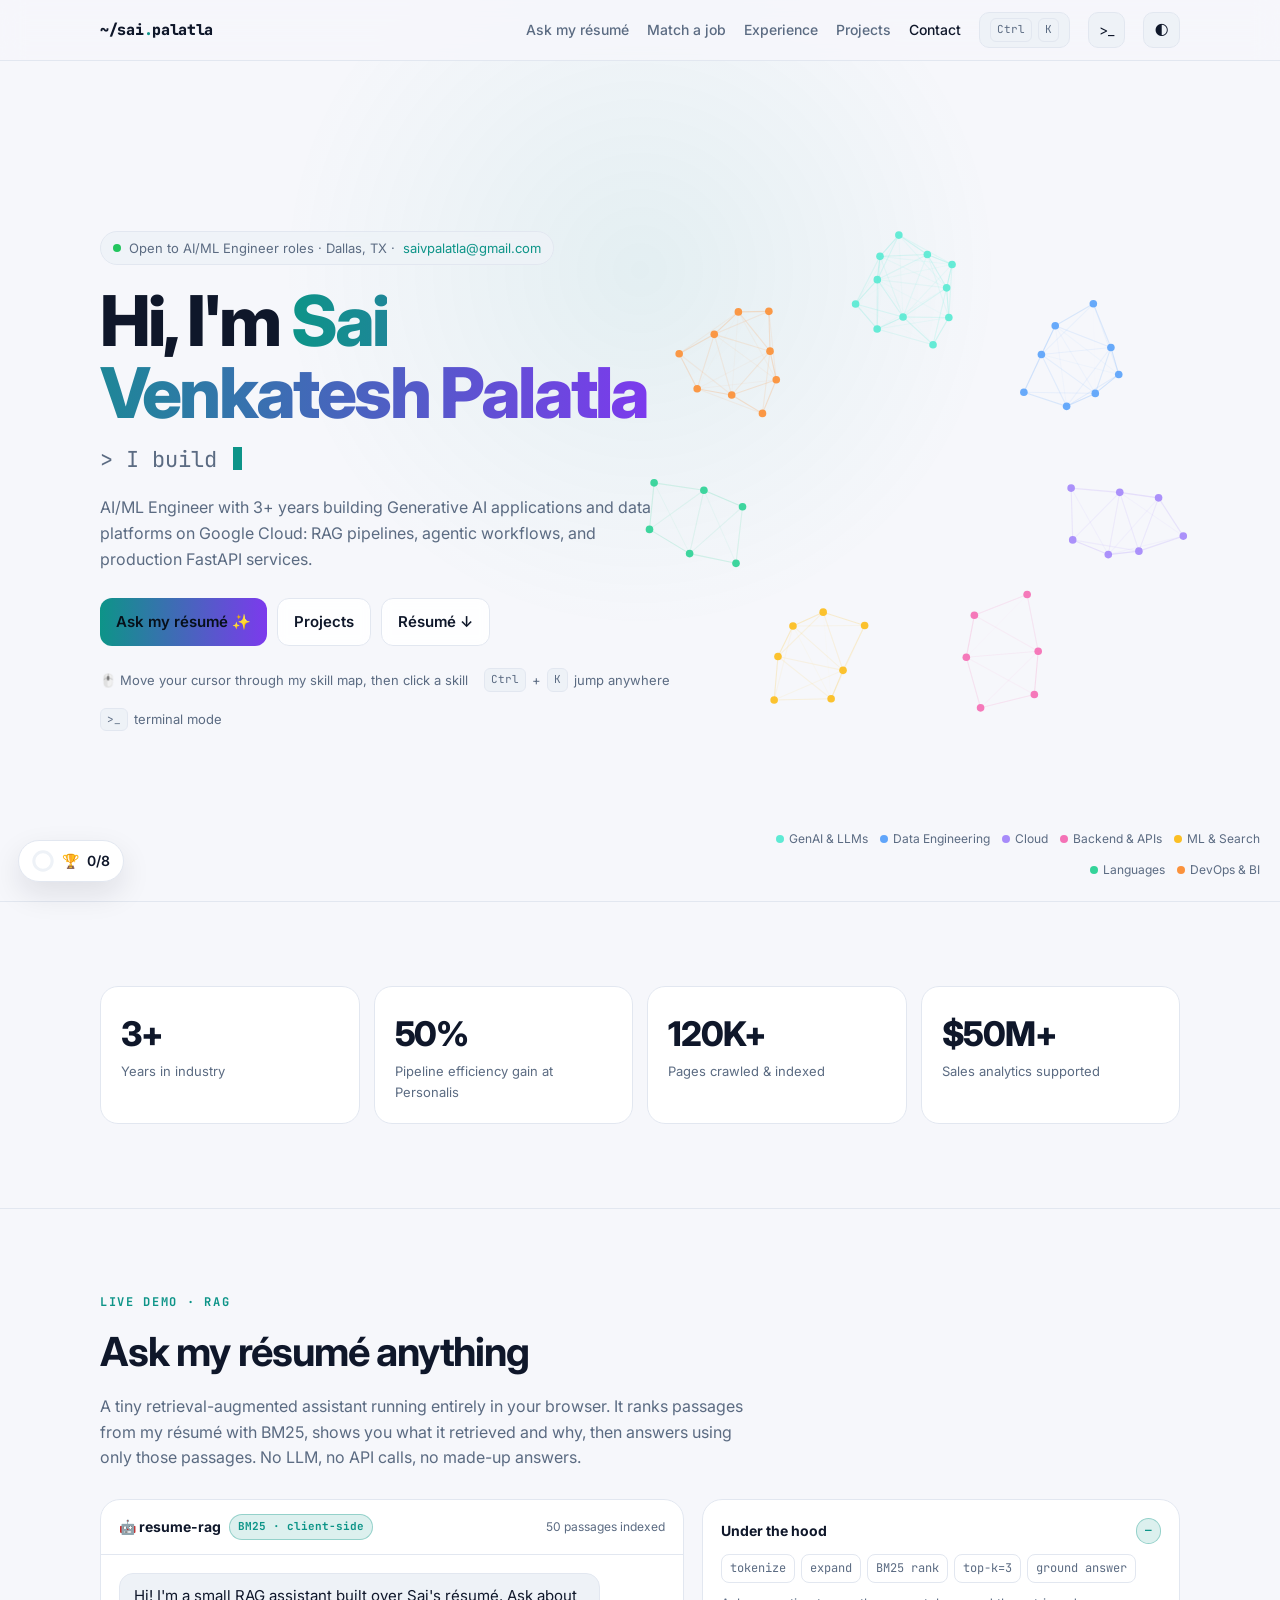
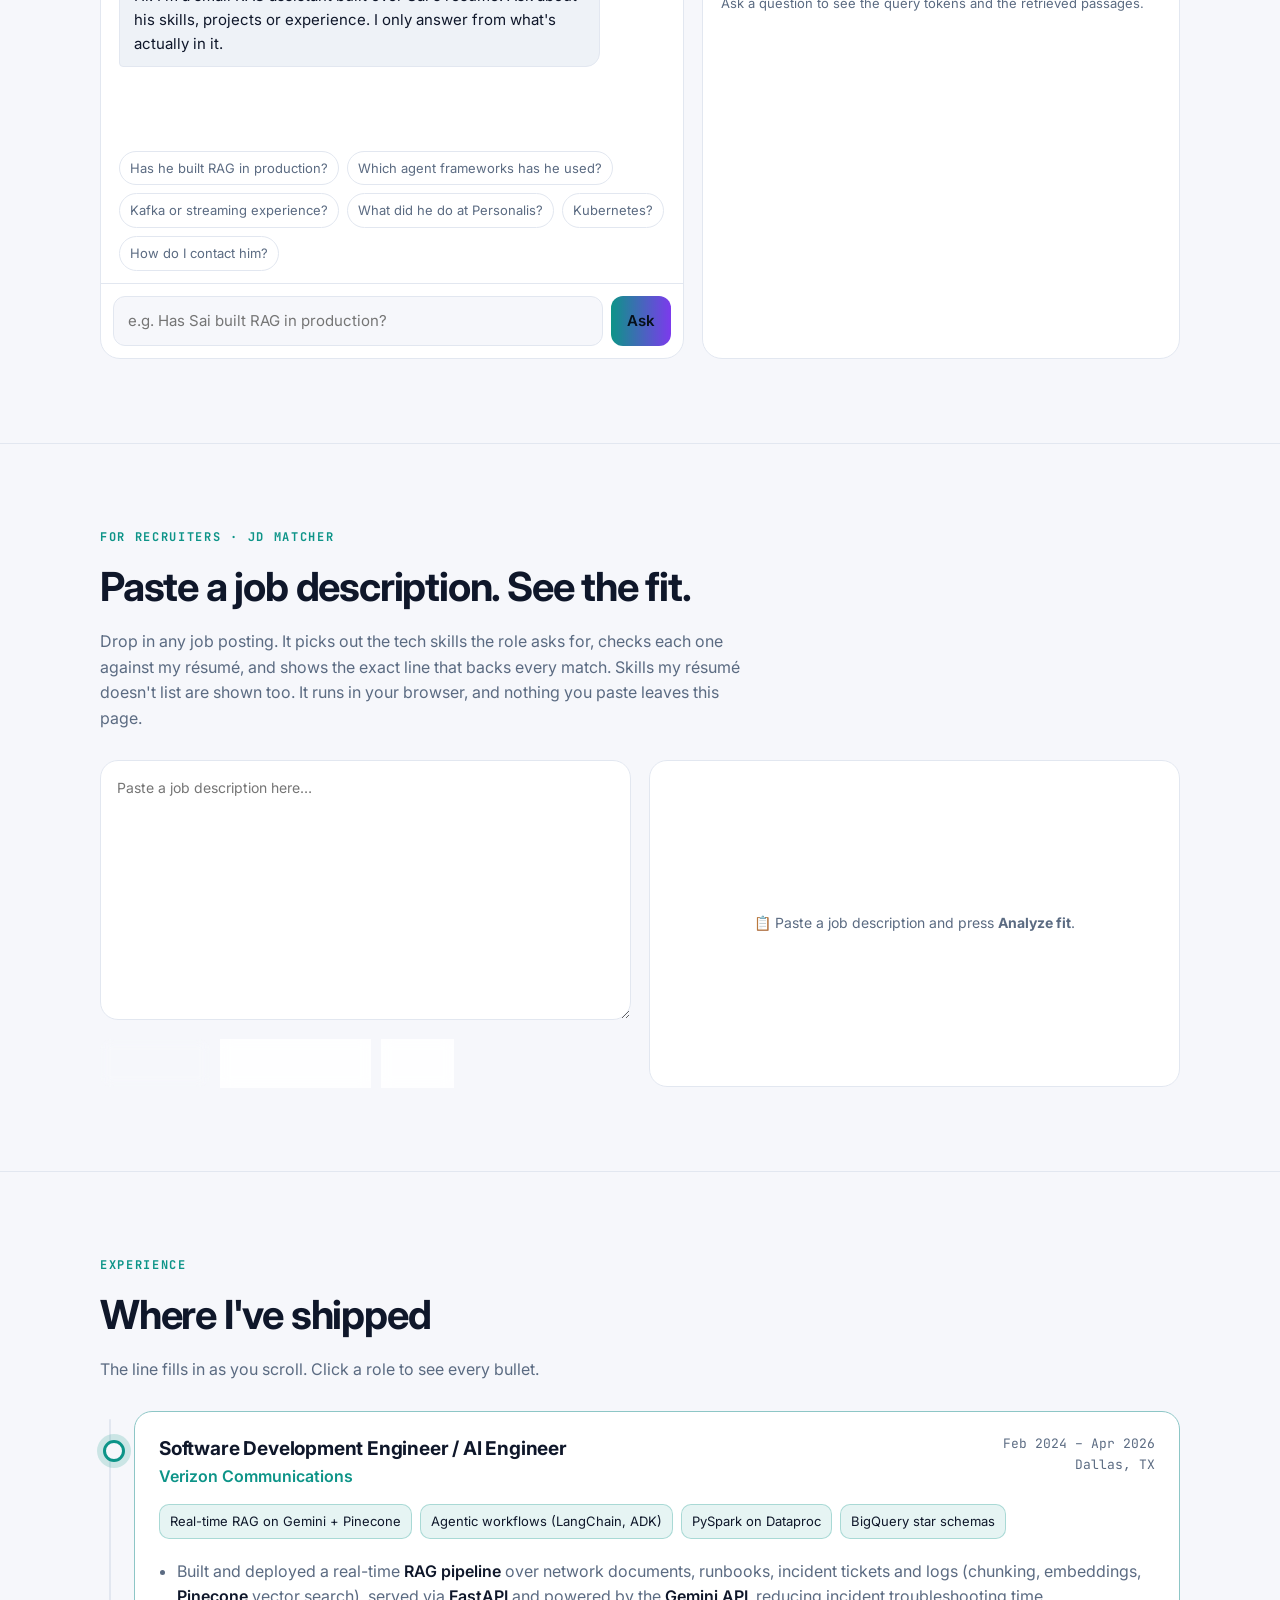
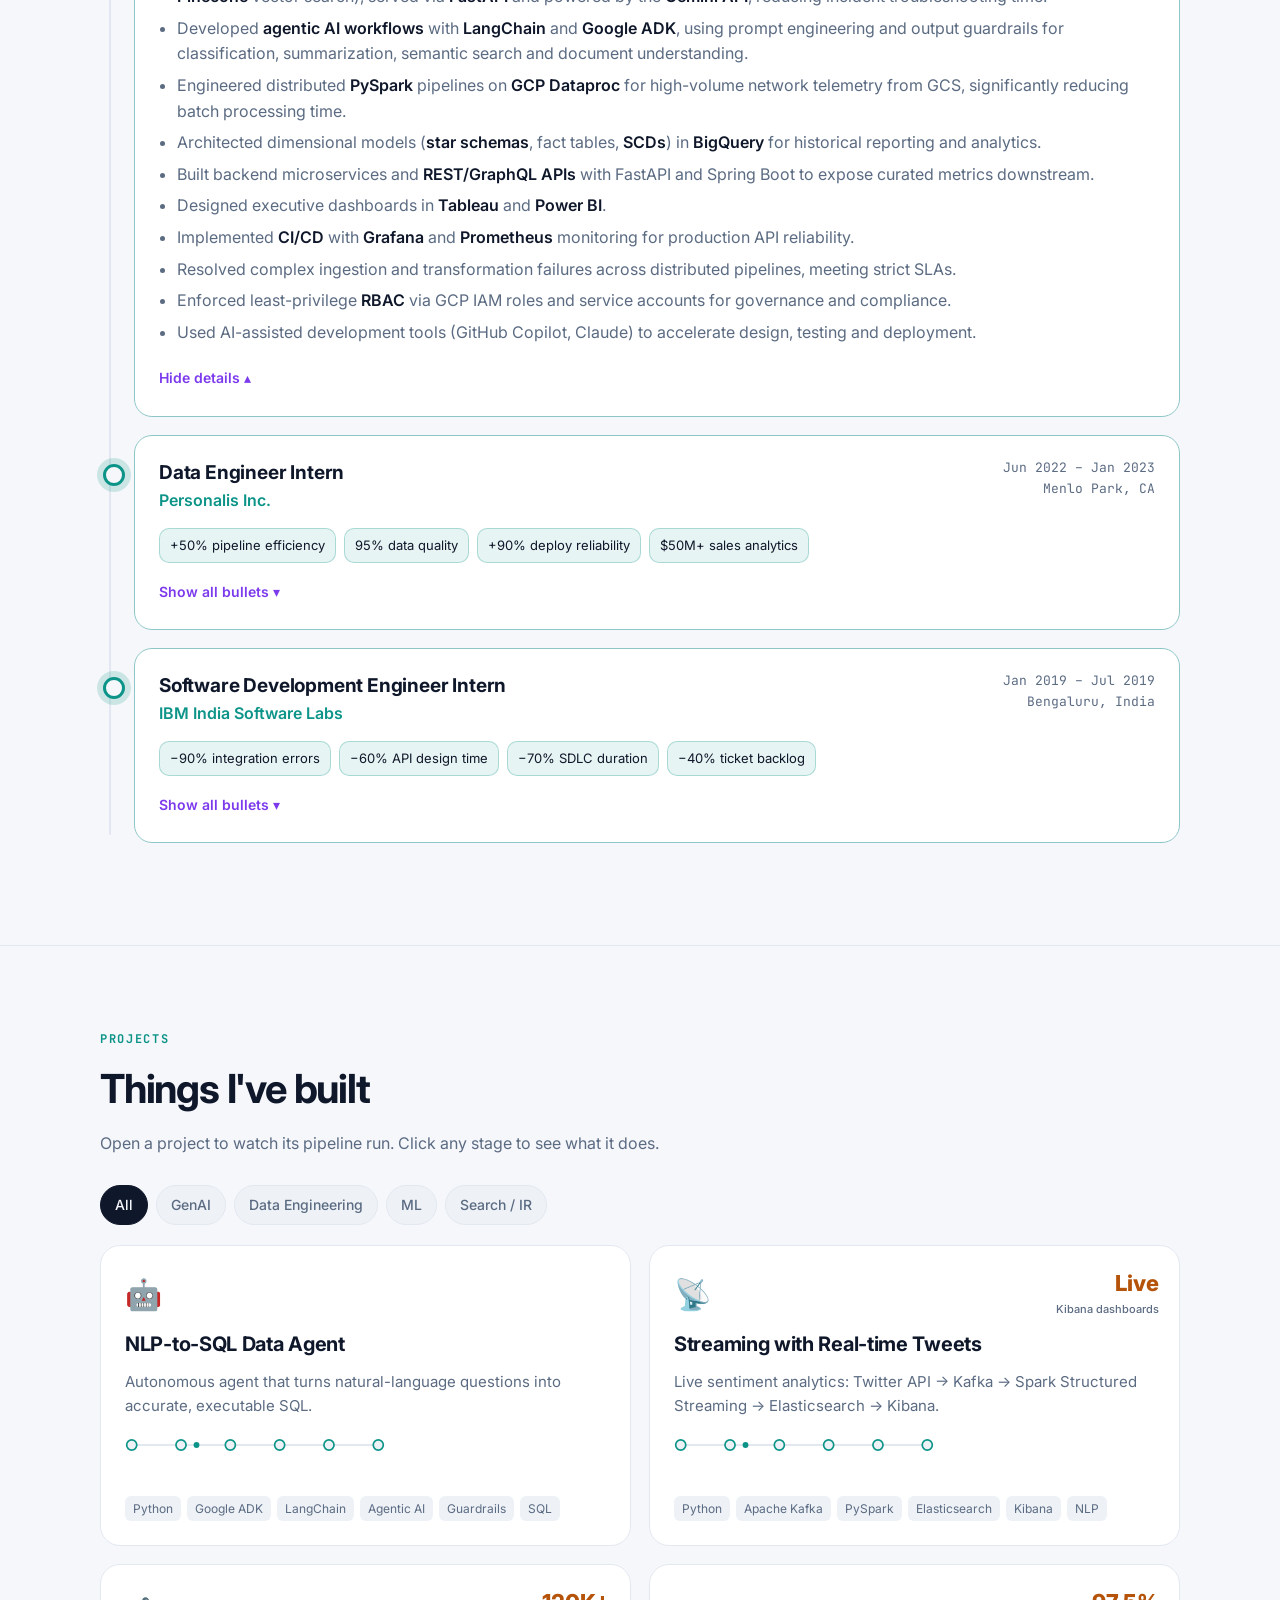
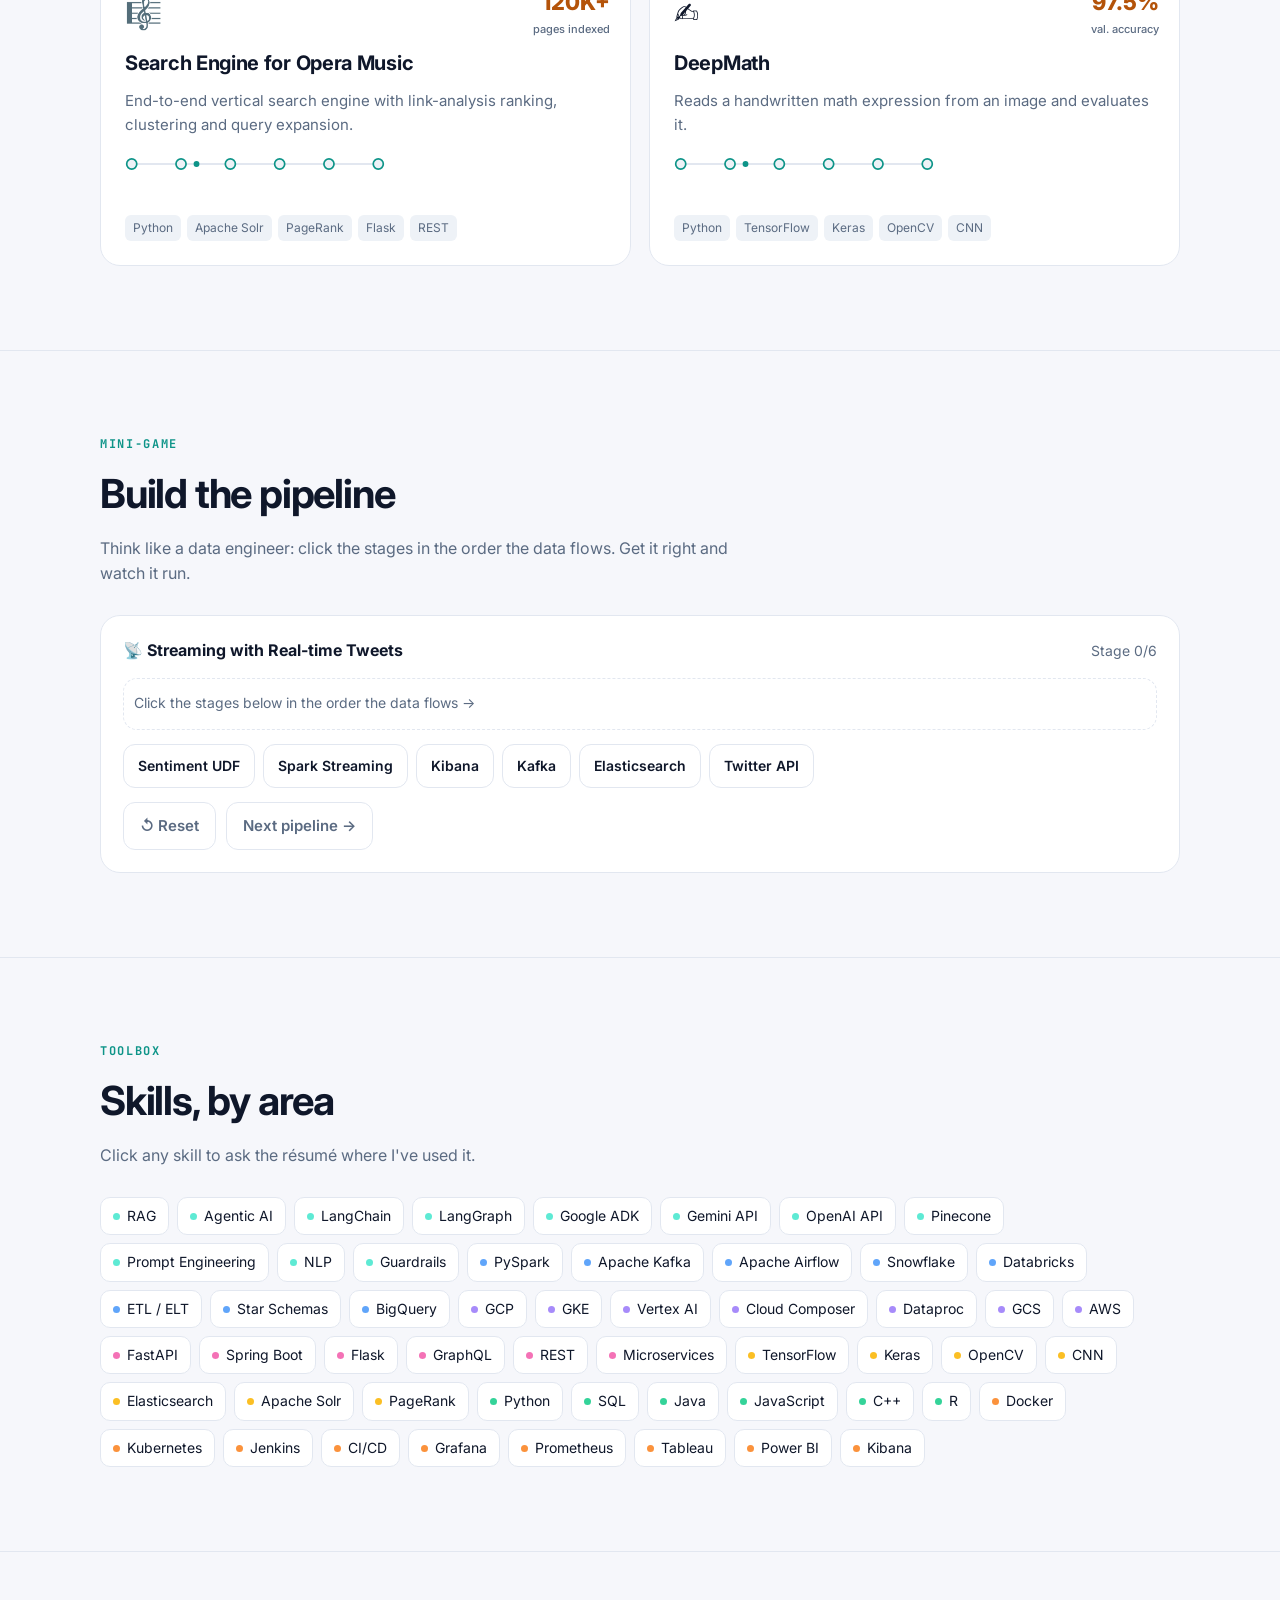
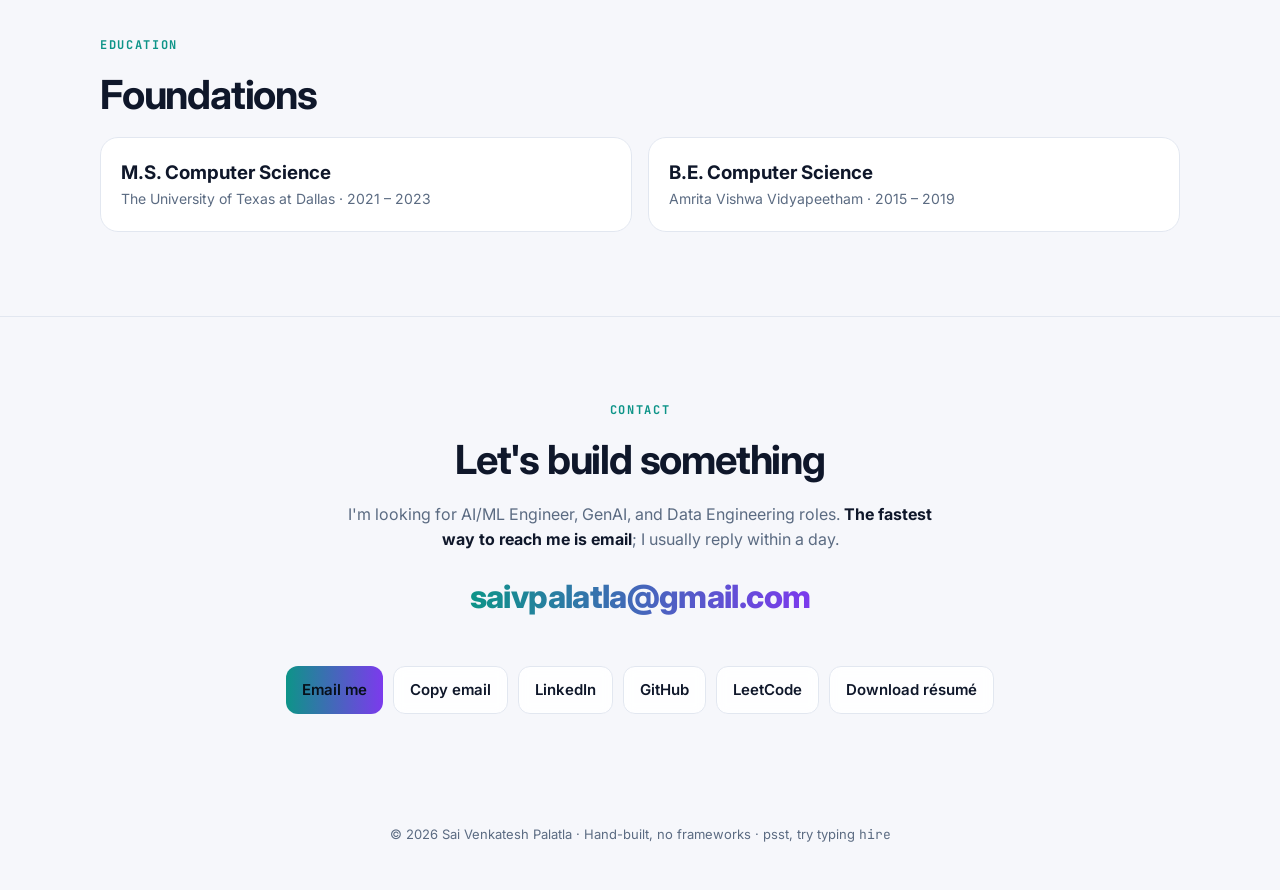
==== commit 5b182889: "v3: JD matcher, pipeline puzzle, achievements, boot intro, live GitHub stats, scroll progress, magne" ====
--- a/index.html
+++ b/index.html
@@ -221,17 +221,95 @@
 .toast.on{opacity:1;transform:translate(-50%,0);pointer-events:auto}
 .toast .btn{padding:8px 12px;font-size:14px}
 
+/* scroll progress */
+#prog{position:fixed;top:0;left:0;height:3px;width:100%;transform-origin:0 50%;transform:scaleX(var(--sp,0));background:linear-gradient(90deg,var(--accent),var(--accent2));z-index:40;box-shadow:0 0 10px var(--accent)}
+
+/* boot intro */
+#boot{position:fixed;inset:0;z-index:100;background:#05070c;color:#d1fae5;font:14px/1.7 "JetBrains Mono",monospace;display:flex;align-items:center;justify-content:center;transition:opacity .45s ease,visibility .45s;cursor:pointer}
+#boot.gone{opacity:0;visibility:hidden}
+#boot pre{white-space:pre-wrap;max-width:560px;width:calc(100% - 40px)}
+#boot .ok{color:#22c55e}#boot .k{color:#5eead4}#boot small{color:#64748b;display:block;margin-top:14px}
+
+/* JD matcher */
+.jd{display:grid;grid-template-columns:1fr 1fr;gap:18px}
+@media(max-width:900px){.jd{grid-template-columns:1fr}}
+.jd textarea{width:100%;min-height:260px;resize:vertical;background:var(--card);border:1px solid var(--line);border-radius:18px;padding:16px;color:var(--text);font:14px/1.55 Inter,sans-serif;outline:none}
+.jd textarea:focus{border-color:var(--accent)}
+.jd .row{margin-top:12px}
+.jdres{background:var(--card);border:1px solid var(--line);border-radius:18px;padding:20px;display:flex;flex-direction:column;gap:14px;min-height:260px}
+.gauge{display:flex;gap:18px;align-items:center}
+.gauge svg{width:120px;height:120px;flex:none}
+.gauge .trk{stroke:var(--chip);stroke-width:12;fill:none}
+.gauge .val{stroke:url(#gg);stroke-width:12;fill:none;stroke-linecap:round;transition:stroke-dashoffset 1.1s cubic-bezier(.2,.8,.2,1);transform:rotate(-90deg);transform-origin:60px 60px}
+.gauge .pct{font:800 28px Inter,sans-serif;fill:var(--text);text-anchor:middle;dominant-baseline:middle}
+.gauge p{color:var(--muted);font-size:14px}
+.gauge b{color:var(--text)}
+.mchips{display:flex;flex-wrap:wrap;gap:6px}
+.mchip{font-size:13px;padding:5px 10px;border-radius:999px;border:1px solid var(--line);cursor:pointer;background:var(--bg2);transition:border-color .2s}
+.mchip.y{border-color:color-mix(in srgb,var(--ok) 55%,var(--line));background:color-mix(in srgb,var(--ok) 10%,var(--bg2))}
+.mchip.y:before{content:"✓ ";color:var(--ok);font-weight:700}
+.mchip.n{color:var(--muted);border-style:dashed;cursor:default}
+.mchip.sel{outline:2px solid var(--accent)}
+.evidence{font-size:14px;color:var(--muted);border-left:3px solid var(--accent);padding:6px 12px;background:var(--bg2);border-radius:0 10px 10px 0;min-height:44px}
+.evidence b{color:var(--text)}
+.jdres h4{font-size:13px;text-transform:uppercase;letter-spacing:.1em;color:var(--muted);font-family:"JetBrains Mono",monospace}
+.empty{color:var(--muted);font-size:14px;margin:auto;text-align:center}
+
+/* puzzle */
+.puz{background:var(--card);border:1px solid var(--line);border-radius:20px;padding:22px}
+.puz .goal{display:flex;justify-content:space-between;gap:12px;flex-wrap:wrap;align-items:center;margin-bottom:14px}
+.puz .goal span{color:var(--muted);font-size:14px}
+.slots{display:flex;gap:8px;flex-wrap:wrap;align-items:center;min-height:52px;padding:10px;border:1px dashed var(--line);border-radius:14px;margin-bottom:14px;position:relative}
+.slots .ph{color:var(--muted);font-size:14px}
+.pc{padding:10px 14px;border-radius:12px;border:1px solid var(--line);background:var(--bg2);font-weight:600;font-size:14px;cursor:pointer;transition:transform .15s,border-color .2s,opacity .2s;user-select:none}
+.pc:hover{transform:translateY(-2px);border-color:var(--accent)}
+.pc.used{opacity:.25;pointer-events:none}
+.slots .pc{cursor:default;border-color:var(--accent);background:color-mix(in srgb,var(--accent) 12%,var(--bg2))}
+.slots .arr{color:var(--accent)}
+.pool{display:flex;gap:8px;flex-wrap:wrap}
+.shake{animation:shake .4s}
+@keyframes shake{20%,60%{transform:translateX(-6px)}40%,80%{transform:translateX(6px)}}
+.flowdone .pc{animation:glow 1.2s ease}
+@keyframes glow{50%{box-shadow:0 0 0 4px color-mix(in srgb,var(--accent) 35%,transparent)}}
+.pmeta{display:flex;gap:10px;flex-wrap:wrap;align-items:center;margin-top:14px;font-size:14px;color:var(--muted)}
+
+/* achievements */
+#trophy{position:fixed;left:18px;bottom:18px;z-index:45;display:flex;align-items:center;gap:8px;padding:9px 13px;border-radius:999px;background:var(--bg2);border:1px solid var(--line);box-shadow:var(--shadow);cursor:pointer;font-size:14px;font-weight:600;transition:transform .2s,border-color .2s}
+#trophy:hover{transform:translateY(-2px);border-color:var(--accent)}
+#trophy.bump{animation:bump .6s}
+@keyframes bump{30%{transform:scale(1.18)}60%{transform:scale(.96)}}
+#trophy .ring{width:22px;height:22px}
+#achv{position:fixed;left:18px;bottom:70px;z-index:46;width:300px;max-width:calc(100vw - 36px);background:var(--bg2);border:1px solid var(--line);border-radius:16px;box-shadow:var(--shadow);padding:14px;display:none}
+#achv.on{display:block;animation:pop .2s ease}
+#achv h4{font-size:14px;margin-bottom:8px;display:flex;justify-content:space-between}
+#achv li{list-style:none;display:flex;gap:10px;align-items:flex-start;padding:7px 4px;font-size:13px;border-top:1px solid var(--line)}
+#achv li i{font-style:normal;width:22px;text-align:center;filter:grayscale(1);opacity:.45}
+#achv li.got i{filter:none;opacity:1}
+#achv li small{display:block;color:var(--muted)}
+#achv li.got b{color:var(--accent)}
+
+/* live github */
+.gh{display:flex;gap:10px;flex-wrap:wrap;font-size:12px;color:var(--muted);font-family:"JetBrains Mono",monospace;min-height:16px}
+.gh .live{color:var(--ok)}
+
+/* magnetic */
+.mag{transition:transform .25s cubic-bezier(.2,.8,.2,1)}
+
 @media (prefers-reduced-motion:reduce){*{animation:none!important;transition:none!important}.reveal,.win{opacity:1!important;transform:none!important}}
 @media (hover:none){#spot{display:none}}
 </style>
 </head>
 <body>
 <div id="spot" aria-hidden="true"></div>
+<div id="prog" aria-hidden="true"></div>
+<div id="boot" aria-hidden="true" style="display:none"><pre id="bootlog"></pre></div>
+<script>try{if(!sessionStorage.getItem("booted")&&!matchMedia("(prefers-reduced-motion: reduce)").matches)document.getElementById("boot").style.display="flex"}catch(e){}</script>
 
 <nav><div class="wrap">
   <a class="logo" href="#top">~/sai<span>.</span>palatla</a>
   <div class="links">
     <a href="#ask" class="hide-sm">Ask my résumé</a>
+    <a href="#match" class="hide-sm">Match a job</a>
     <a href="#experience" class="hide-sm">Experience</a>
     <a href="#projects">Projects</a>
     <a href="#contact" class="hide-sm">Contact</a>
@@ -293,6 +371,24 @@
   </div>
 </div></section>
 
+<section id="match"><div class="wrap">
+  <div class="eyebrow">For recruiters · JD matcher</div>
+  <h2>Paste a job description. See the fit.</h2>
+  <p class="sub">Drop in any job posting. It picks out the tech skills the role asks for, checks each one against my résumé, and shows the exact line that backs every match. Skills my résumé doesn't list are shown too. It runs in your browser, and nothing you paste leaves this page.</p>
+  <div class="jd">
+    <div>
+      <label for="jdtext" class="sr">Job description</label>
+      <textarea id="jdtext" placeholder="Paste a job description here…" maxlength="20000"></textarea>
+      <div class="row">
+        <button class="btn primary mag" id="jdgo">Analyze fit</button>
+        <button class="btn" id="jdsample">Try a sample JD</button>
+        <button class="btn" id="jdclear">Clear</button>
+      </div>
+    </div>
+    <div class="jdres" id="jdres" aria-live="polite"><div class="empty">📋 Paste a job description and press <b>Analyze fit</b>.</div></div>
+  </div>
+</div></section>
+
 <section id="experience"><div class="wrap">
   <div class="eyebrow">Experience</div>
   <h2>Where I've shipped</h2>
@@ -306,6 +402,18 @@
   <p class="sub">Open a project to watch its pipeline run. Click any stage to see what it does.</p>
   <div class="filters" id="projFilters"></div>
   <div class="grid" id="projGrid"></div>
+</div></section>
+
+<section id="play"><div class="wrap">
+  <div class="eyebrow">Mini-game</div>
+  <h2>Build the pipeline</h2>
+  <p class="sub">Think like a data engineer: click the stages in the order the data flows. Get it right and watch it run.</p>
+  <div class="puz" id="puz">
+    <div class="goal"><b id="pzTitle"></b><span id="pzStat"></span></div>
+    <div class="slots" id="pzSlots"><span class="ph">Click the stages below in order →</span></div>
+    <div class="pool" id="pzPool"></div>
+    <div class="pmeta"><button class="btn" id="pzReset">↺ Reset</button><button class="btn" id="pzNext">Next pipeline →</button><span id="pzMsg"></span></div>
+  </div>
 </div></section>
 
 <section id="skills"><div class="wrap">
@@ -354,6 +462,8 @@
   <form class="ln" id="tform" autocomplete="off"><span class="ps">sai@portfolio:~$</span><label for="tin" class="sr">Terminal input</label><input id="tin" spellcheck="false" autocapitalize="off"></form>
 </div>
 <canvas id="confetti" aria-hidden="true"></canvas>
+<button id="trophy" aria-label="Achievements" aria-expanded="false"><svg class="ring" viewBox="0 0 36 36" aria-hidden="true"><circle cx="18" cy="18" r="15" fill="none" stroke="var(--chip)" stroke-width="5"/><circle id="trRing" cx="18" cy="18" r="15" fill="none" stroke="var(--accent)" stroke-width="5" stroke-linecap="round" stroke-dasharray="94.25" stroke-dashoffset="94.25" transform="rotate(-90 18 18)" style="transition:stroke-dashoffset .6s"/></svg>🏆 <span id="trCount">0/8</span></button>
+<div id="achv" role="dialog" aria-label="Achievements"><h4><span>Explorer achievements</span><span id="achvPct" style="color:var(--muted)"></span></h4><ul id="achvList"></ul></div>
 <div class="toast" id="toast" role="status"></div>
 
 <script>
@@ -470,7 +580,7 @@
 /* ================= THEME ================= */
 (function(){const r=document.documentElement;let s=null;try{s=localStorage.getItem("theme")}catch(e){}
   if(s)r.dataset.theme=s;else if(matchMedia("(prefers-color-scheme: light)").matches)r.dataset.theme="light"})();
-function toggleTheme(){const r=document.documentElement;r.dataset.theme=r.dataset.theme==="light"?"dark":"light";try{localStorage.setItem("theme",r.dataset.theme)}catch(e){}}
+function toggleTheme(){ach("theme");const r=document.documentElement;r.dataset.theme=r.dataset.theme==="light"?"dark":"light";try{localStorage.setItem("theme",r.dataset.theme)}catch(e){}}
 $("#themeBtn").onclick=toggleTheme;
 
 /* ================= TYPER ================= */
@@ -542,7 +652,7 @@
     if(sec&&sec.s>top.s*.72&&sec.d.text!==top.d.text) html+="<br>Also: "+highlight(sec.d.text,r.terms)+"<span class='src'>↳ "+esc(sec.d.src)+"</span>";
     return{r,ms,ok:true,html};
   }
-  return{answer,size:D.length,highlight};
+  return{answer,search,size:D.length,highlight};
 })();
 
 (function(){
@@ -556,7 +666,7 @@
   let busy=false;
   window.askResume=function(q){
     q=(q||"").trim().slice(0,200);if(!q||busy)return;busy=true;
-    add("me",esc(q));const wait=add("bot","<span class='thinking'><i></i><i></i><i></i></span>");
+    ach("ask");add("me",esc(q));const wait=add("bot","<span class='thinking'><i></i><i></i><i></i></span>");
     const res=RAG.answer(q);
     $("#qtokens").innerHTML="<b style='color:var(--text)'>Query tokens:</b> "+(res.r.base.map(t=>`<span class='tag mono'>${esc(t)}</span>`).join(" ")||"<i>none</i>")+
       (res.r.expanded.length?"<br><b style='color:var(--text)'>Expanded with:</b> "+res.r.expanded.slice(0,8).map(t=>`<span class='tag mono'>${esc(t)}</span>`).join(" "):"");
@@ -656,6 +766,7 @@
       ${p.metric?`<div class="metric">${p.metric.v}<small>${p.metric.l}</small></div>`:""}
       <div class="emoji">${p.emoji}</div><h3>${p.name}</h3><p>${p.blurb}</p>
       ${miniSvg(p.stages.length)}
+      ${p.repo?`<div class="gh" data-repo="${p.repo}"></div>`:""}
       <div class="tags">${p.tags.map(t=>`<span class="tag">${t}</span>`).join("")}</div>
     </article>`).join("");
   function filter(c){[...f.children].forEach(b=>b.classList.toggle("on",b.dataset.c===c));
@@ -666,7 +777,7 @@
 })();
 let lastFocus=null;
 function openProject(id){
-  const p=projects.find(x=>x.id===id);if(!p)return;closeAll(true);lastFocus=document.activeElement;
+  const p=projects.find(x=>x.id===id);if(!p)return;ach("pipe");closeAll(true);lastFocus=document.activeElement;
   const n=p.stages.length,cols=innerWidth<640?2:(n>4?3:n),bw=128,bh=46,gx=34,gy=40,rows=Math.ceil(n/cols),W=cols*bw+(cols-1)*gx,H=rows*bh+(rows-1)*gy;
   const pos=p.stages.map((s,i)=>{const r=Math.floor(i/cols),c=r%2?cols-1-(i%cols):i%cols;return{x:c*(bw+gx),y:r*(bh+gy)}});
   let path="M"+(pos[0].x+bw/2)+","+(pos[0].y+bh/2);pos.slice(1).forEach(q=>path+=" L"+(q.x+bw/2)+","+(q.y+bh/2));
@@ -699,6 +810,9 @@
   {n:"LinkedIn",k:"Link",run:()=>open(LINKS.linkedin,"_blank")},
   {n:"GitHub",k:"Link",run:()=>open(LINKS.github,"_blank")},
   {n:"LeetCode",k:"Link",run:()=>open(LINKS.leetcode,"_blank")},
+  {n:"Match a job description",k:"Tool",run:()=>{document.getElementById("match").scrollIntoView({behavior:smooth()});setTimeout(()=>$("#jdtext").focus({preventScroll:true}),400)}},
+  {n:"Play: Build the pipeline",k:"Fun",run:()=>document.getElementById("play").scrollIntoView({behavior:smooth()})},
+  {n:"Show achievements",k:"Fun",run:()=>setTimeout(()=>$("#trophy").click(),50)},
   {n:"Celebrate 🎉",k:"Fun",run:()=>celebrate()}
 ];
 (function(){
@@ -709,7 +823,7 @@
     sel=Math.max(0,Math.min(sel,items.length-1));
     ul.innerHTML=items.map((a,i)=>`<li role="option" id="po${i}" class="${i===sel?"sel":""}" data-i="${i}" aria-selected="${i===sel}"><span>${esc(a.n)}</span><small>${a.k}</small></li>`).join("")||"<li><small>No matches</small></li>";
     inp.setAttribute("aria-activedescendant","po"+sel);const s=ul.querySelector(".sel");s&&s.scrollIntoView({block:"nearest"})}
-  window.openPal=()=>{closeAll(true);lastFocus=document.activeElement;ov.classList.add("on");inp.value="";sel=0;render();inp.focus()};
+  window.openPal=()=>{ach("pal");closeAll(true);lastFocus=document.activeElement;ov.classList.add("on");inp.value="";sel=0;render();inp.focus()};
   inp.oninput=()=>{sel=0;render()};
   inp.onkeydown=e=>{if(!items.length)return;if(e.key==="ArrowDown"){sel=(sel+1)%items.length;render();e.preventDefault()}else if(e.key==="ArrowUp"){sel=(sel-1+items.length)%items.length;render();e.preventDefault()}
     else if(e.key==="Enter"&&items[sel]){e.preventDefault();const a=items[sel];closeAll(true);a.run()}};
@@ -750,6 +864,9 @@
   <span class='c3'>open &lt;project&gt;</span>      animated pipeline (tweets, opera, deepmath, nl2sql)
   <span class='c3'>ask &lt;question&gt;</span>      query the résumé RAG from the shell
   <span class='c3'>skills [area]</span>       list skills by area
+  <span class='c3'>match</span>               open the job-description matcher
+  <span class='c3'>play</span>                pipeline puzzle mini-game
+  <span class='c3'>achievements</span>        your exploration progress
   <span class='c3'>contact</span>             how to reach me
   <span class='c3'>resume</span>              download the PDF
   <span class='c3'>theme</span>               toggle light/dark
@@ -772,12 +889,15 @@
     date:()=>new Date().toString(),
     echo:a=>esc(a.join(" ")),
     sudo:a=>{if(a.join(" ").toLowerCase()==="hire sai"){setTimeout(celebrate,200);return"<span class='c1'>[sudo] permission granted ✔</span>\nInitiating hiring sequence… 🎉\nNext step: <a href='mailto:"+EMAIL+"?subject=Let%27s%20talk'>email "+EMAIL+"</a>"}return"<span class='err'>sai is not in the sudoers file. This incident will be reported. 😉</span>"},
-    rm:()=>"<span class='err'>nice try 😄</span>"
+    rm:()=>"<span class='err'>nice try 😄</span>",
+    match:()=>{closeTerm();setTimeout(()=>{document.getElementById("match").scrollIntoView({behavior:smooth()});$("#jdtext").focus({preventScroll:true})},60);return"opening JD matcher…"},
+    play:()=>{closeTerm();setTimeout(()=>document.getElementById("play").scrollIntoView({behavior:smooth()}),60);return"loading pipeline puzzle…"},
+    achievements:()=>ACH.map(([k,i,n,d])=>(GOT.has(k)?"<span class='c1'>✔</span> "+i+" "+n:"<span class='dim'>○ ??? · "+d+"</span>")).join("\n")+`\n<span class='dim'>${GOT.size}/${ACH.length} unlocked</span>`
   };
   function run(line){const raw=line.trim();print(`<span class='ps'>sai@portfolio:~$</span> ${esc(raw)}`);if(!raw)return;hist.push(raw);hi=hist.length;
     const [cmd,...args]=raw.split(/\s+/),fn=CMDS[cmd.toLowerCase()];if(!fn){print(`<span class='err'>command not found: ${esc(cmd)}</span> · type <span class='c3'>help</span>`);return}
     const r=fn(args);if(r!=null)print(r)}
-  window.openTerm=()=>{closeAll(true);lastFocus=document.activeElement;term.classList.add("on");document.body.style.overflow="hidden";if(!out.innerHTML)print(banner);setTimeout(()=>inp.focus(),30)};
+  window.openTerm=()=>{ach("term");closeAll(true);lastFocus=document.activeElement;term.classList.add("on");document.body.style.overflow="hidden";if(!out.innerHTML)print(banner);setTimeout(()=>inp.focus(),30)};
   window.closeTerm=()=>{term.classList.remove("on");document.body.style.overflow=""};
   $("#tform").onsubmit=e=>{e.preventDefault();run(inp.value);inp.value=""};
   inp.onkeydown=e=>{
@@ -811,8 +931,9 @@
 })();
 
 /* ================= CONFETTI EASTER EGG ================= */
-function celebrate(){
-  toast(`🎉 <b>You found the secret!</b> <span style="color:var(--muted)">Let's talk:</span> <a class="btn primary" href="mailto:${EMAIL}?subject=Let%27s%20talk">Email Sai</a> <button class="btn" onclick="copyEmail()">Copy email</button>`,8000);
+function celebrate(fromAch,head){
+  if(!fromAch)ach("egg");
+  toast(`${head||"🎉 <b>You found the secret!</b>"} <span style="color:var(--muted)">Let's talk:</span> <a class="btn primary" href="mailto:${EMAIL}?subject=Let%27s%20talk">Email Sai</a> <button class="btn" onclick="copyEmail()">Copy email</button>`,8000);
   if(reduce)return;
   const cv=$("#confetti"),c=cv.getContext("2d"),D=Math.min(devicePixelRatio||1,2),w=innerWidth,h=innerHeight;cv.width=w*D;cv.height=h*D;c.setTransform(D,0,0,D,0,0);
   const cols=["#5eead4","#a78bfa","#fbbf24","#f472b6","#60a5fa","#34d399"];
@@ -820,6 +941,140 @@
   let f=0;(function tick(){c.clearRect(0,0,w,h);ps.forEach(p=>{p.vy+=.38;p.vx*=.99;p.x+=p.vx;p.y+=p.vy;p.r+=p.vr;c.save();c.translate(p.x,p.y);c.rotate(p.r);c.fillStyle=p.c;c.fillRect(-p.s/2,-p.s/4,p.s,p.s/2);c.restore()});
     if(++f<200)requestAnimationFrame(tick);else c.clearRect(0,0,w,h)})();
 }
+
+/* ================= ACHIEVEMENTS ================= */
+const ACH=[["ask","🤖","Curious recruiter","Asked my résumé a question"],["jd","📋","Talent scout","Matched a job description"],["pipe","🔀","Systems thinker","Opened a project pipeline"],
+  ["puzzle","🧩","Data engineer","Solved a pipeline puzzle"],["term","⌨️","Hacker","Opened terminal mode"],["pal","⚡","Power user","Used the command palette (Ctrl/⌘+K)"],
+  ["theme","🌓","Night owl","Switched the theme"],["egg","🎉","Secret finder","Found the easter egg"]];
+let GOT=new Set();try{GOT=new Set(JSON.parse(localStorage.getItem("ach")||"[]"))}catch(e){}
+function renderAch(){const n=GOT.size,t=ACH.length;$("#trCount").textContent=n+"/"+t;$("#trRing").style.strokeDashoffset=94.25*(1-n/t);
+  $("#achvPct").textContent=Math.round(n/t*100)+"%";
+  $("#achvList").innerHTML=ACH.map(([k,i,name,d])=>`<li class="${GOT.has(k)?"got":""}"><i>${i}</i><span><b>${GOT.has(k)?name:"???"}</b><small>${d}</small></span></li>`).join("")}
+function ach(k){if(GOT.has(k))return;GOT.add(k);try{localStorage.setItem("ach",JSON.stringify([...GOT]))}catch(e){}renderAch();
+  const a=ACH.find(x=>x[0]===k),tr=$("#trophy");tr.classList.remove("bump");void tr.offsetWidth;tr.classList.add("bump");
+  if(GOT.size===ACH.length)setTimeout(()=>celebrate(true,"🏆 <b>100% explored!</b> You've seen everything. Next step:"),900);
+  else if(a&&k!=="egg")toast(`${a[1]} Achievement unlocked: <b>${a[2]}</b> <span style="color:var(--muted)">(${GOT.size}/${ACH.length})</span>`,2600)}
+$("#trophy").onclick=e=>{e.stopPropagation();const p=$("#achv"),o=p.classList.toggle("on");$("#trophy").setAttribute("aria-expanded",o)};
+document.addEventListener("click",e=>{if(!e.target.closest("#achv,#trophy"))$("#achv").classList.remove("on")});
+renderAch();
+
+/* ================= JD MATCHER ================= */
+(function(){
+  // [label, aliases(regex source, case-insensitive), onResume, evidence query]
+  const Y=true,N=false;
+  const SK=[
+   ["Python",["python"],Y],["SQL",["sql"],Y,"sql pandas etl workflows"],["Java",["java(?!script)"],Y],["JavaScript",["javascript","\\bjs\\b"],Y],["C++",["c\\+\\+"],Y],
+   ["Generative AI",["generative ai","gen ?ai"],Y,"rag pipeline gemini api fastapi"],["LLMs",["llms?","large language models?"],Y,"gemini api rag pipeline runbooks"],["RAG",["rag","retrieval[- ]augmented"],Y],
+   ["Agentic AI / agents",["agentic","ai agents?","multi-agent","autonomous agents?"],Y,"agentic workflows langchain adk"],["LangChain",["langchain"],Y],["LangGraph",["langgraph"],Y],["Google ADK",["google adk","agent development kit"],Y],
+   ["Gemini",["gemini"],Y],["OpenAI API",["openai","gpt-?4","chatgpt"],Y],["Vector databases",["vector (db|database|store|search)s?","pinecone"],Y,"pinecone vector search"],["Embeddings",["embeddings?"],Y],
+   ["Prompt engineering",["prompt engineering","prompting"],Y],["NLP",["nlp","natural language processing"],Y],["Semantic search",["semantic search"],Y],["Guardrails",["guardrails?"],Y],
+   ["Machine learning",["machine learning","\\bml\\b"],Y,"cnn tensorflow keras"],["Deep learning",["deep learning","neural networks?","cnn"],Y,"cnn tensorflow"],["TensorFlow",["tensorflow"],Y],["Keras",["keras"],Y],
+   ["Computer vision",["computer vision","opencv"],Y,"opencv cnn"],["GCP",["gcp","google cloud"],Y,"gcp dataproc pyspark telemetry"],["BigQuery",["bigquery"],Y],["Vertex AI",["vertex ai","vertex"],Y],["GKE",["gke"],Y],
+   ["Dataproc",["dataproc"],Y],["Cloud Composer",["cloud composer"],Y],["AWS",["aws","amazon web services","\\bs3\\b","\\bec2\\b"],Y,"aws ec2 s3"],["Snowflake",["snowflake"],Y],["Databricks",["databricks"],Y],
+   ["Spark / PySpark",["spark","pyspark"],Y,"pyspark dataproc"],["Kafka",["kafka"],Y],["Airflow",["airflow"],Y],["ETL / ELT",["etl","elt","data pipelines?"],Y,"etl workflows python pandas sap"],
+   ["Data modeling",["data model(l)?ing","dimensional model","star schema"],Y,"star schemas dimensional"],["Data warehousing",["data warehous(e|ing)"],Y,"warehouse bigquery merge"],["Streaming",["streaming","real[- ]time"],Y,"kafka streaming real-time"],
+   ["FastAPI",["fastapi"],Y],["Flask",["flask"],Y],["Django",["django"],Y],["Spring Boot",["spring( boot)?"],Y],["Node.js",["node\\.?js"],Y],["REST APIs",["rest(ful)?( apis?)?"],Y,"rest apis fastapi"],
+   ["GraphQL",["graphql"],Y],["Microservices",["microservices?"],Y],["Docker",["docker","containeri[sz]ation","containers?"],Y,"containerized docker gke"],["Kubernetes",["kubernetes","k8s"],Y,"gke containerized"],
+   ["CI/CD",["ci/cd","ci ?cd","continuous integration"],Y],["Jenkins",["jenkins"],Y],["Monitoring / observability",["observability","monitoring","grafana","prometheus"],Y,"grafana prometheus monitoring"],
+   ["Elasticsearch",["elasticsearch","elastic search","opensearch"],Y],["Solr",["solr"],Y],["MySQL",["mysql"],Y],["MongoDB",["mongo(db)?"],Y],["Tableau",["tableau"],Y],["Power BI",["power ?bi"],Y],["Looker",["looker"],Y],
+   ["Pandas",["pandas"],Y],["Git",["\\bgit\\b","github"],Y,"github copilot"],["Security / IAM / RBAC",["rbac","\\biam\\b","access control"],Y,"rbac iam"],["Data governance",["governance","data catalog"],Y,"governance catalog"],
+   ["PyTorch",["pytorch"],N],["scikit-learn",["scikit-?learn","sklearn"],N],["Hugging Face",["hugging ?face","transformers library"],N],["Fine-tuning",["fine[- ]tun(e|ing)","lora","peft","rlhf"],N],
+   ["LlamaIndex",["llama ?index"],N],["CrewAI / AutoGen",["crewai","autogen"],N],["MCP",["model context protocol","\\bmcp\\b"],N],["MLflow",["mlflow"],N],["Kubeflow",["kubeflow"],N],["SageMaker",["sagemaker"],N],
+   ["Bedrock",["bedrock"],N],["Azure",["azure(?! data factory)"],N],["Terraform",["terraform"],N],["dbt",["\\bdbt\\b"],N],["Redshift",["redshift"],N],["PostgreSQL",["postgres(ql)?"],N],["Redis",["redis"],N],
+   ["Hadoop / Hive",["hadoop","\\bhive\\b"],N],["Flink",["flink"],N],["Scala",["scala"],N],["TypeScript",["typescript"],N],["React",["react(\\.js|js)?\\b"],N],["Rust",["\\brust\\b"],N],["Go",["golang"],N],
+   ["FAISS / Chroma / Weaviate",["faiss","chroma(db)?","weaviate","pgvector","milvus","qdrant"],N],["LLM evaluation",["llm eval","ragas","evals?\\b"],N],["Linux",["linux","bash"],N]
+  ].map(([l,al,has,q])=>({l,re:new RegExp("(^|[^a-z0-9])("+al.join("|")+")(?![a-z0-9])","i"),has,q:q||l}));
+  const ta=$("#jdtext"),res=$("#jdres");
+  const SAMPLE=`AI Engineer, GenAI Platform
+
+We're looking for an AI Engineer to build production LLM applications. You will design retrieval-augmented generation (RAG) pipelines, build agentic workflows with LangChain or LangGraph, and deploy services on Google Cloud (GCP) or AWS.
+
+Requirements
+- 3+ years of software or data engineering experience in Python and SQL
+- Experience with vector databases (Pinecone, FAISS) and embeddings
+- Building REST APIs with FastAPI; Docker and Kubernetes
+- Data pipelines with Spark, Kafka, Airflow; BigQuery or Snowflake
+- CI/CD, monitoring and observability for ML services
+Nice to have: PyTorch, fine-tuning, MLflow, Terraform`;
+  function analyze(){
+    const text=ta.value.trim();if(text.length<20){res.innerHTML="<div class='empty'>Paste a longer job description (at least a sentence or two).</div>";return}
+    const found=SK.filter(s=>s.re.test(text));
+    if(!found.length){res.innerHTML="<div class='empty'>I couldn't detect any tech skills I recognise in that text. It checks for about 90 common AI, data and cloud skills.</div>";return}
+    const yes=found.filter(s=>s.has),no=found.filter(s=>!s.has),pct=Math.round(yes.length/found.length*100);
+    const label=pct>=75?"Strong match":pct>=55?"Good match":"Partial match";
+    const C=2*Math.PI*48;
+    res.innerHTML=`<div class="gauge"><svg viewBox="0 0 120 120" role="img" aria-label="${pct}% skill match"><defs><linearGradient id="gg"><stop offset="0" stop-color="var(--accent)"/><stop offset="1" stop-color="var(--accent2)"/></linearGradient></defs>
+      <circle class="trk" cx="60" cy="60" r="48"/><circle class="val" id="gv" cx="60" cy="60" r="48" stroke-dasharray="${C}" stroke-dashoffset="${C}"/><text class="pct" x="60" y="60" id="gp">0%</text></svg>
+      <div><b style="font-size:20px">${label}</b><p>${yes.length} of ${found.length} skills in this posting appear on my résumé. Click a ✓ skill to see the evidence.</p></div></div>
+      <h4>On my résumé (${yes.length})</h4><div class="mchips">${yes.map((s,i)=>`<button class="mchip y" data-i="${i}">${esc(s.l)}</button>`).join("")||"<span class='empty'>none</span>"}</div>
+      <div class="evidence" id="ev">Click a ✓ skill above to see the résumé line that backs it.</div>
+      ${no.length?`<h4>Not listed on my résumé (${no.length})</h4><div class="mchips">${no.map(s=>`<span class="mchip n">${esc(s.l)}</span>`).join("")}</div>`:""}
+      <div class="row" style="margin-top:4px"><a class="btn primary" href="mailto:${EMAIL}?subject=${encodeURIComponent("Role for Sai ("+pct+"% skill match)")}">Email Sai about this role</a><button class="btn" id="jdask">Ask my résumé more</button></div>`;
+    requestAnimationFrame(()=>requestAnimationFrame(()=>{$("#gv").style.strokeDashoffset=C*(1-pct/100)}));
+    if(reduce)$("#gp").textContent=pct+"%";else{let t0=null;const st=t=>{if(t0===null)t0=t;const p=Math.min((t-t0)/1100,1);$("#gp").textContent=Math.round(pct*(1-Math.pow(1-p,3)))+"%";if(p<1)requestAnimationFrame(st)};requestAnimationFrame(st)}
+    res.querySelectorAll(".mchip.y").forEach(b=>b.onclick=()=>{res.querySelectorAll(".mchip.y").forEach(x=>x.classList.remove("sel"));b.classList.add("sel");
+      const s=yes[+b.dataset.i],r=RAG.search(s.q,10),h=r.hits.find(x=>!/^(Skills|Profile|Contact)/.test(x.d.src)&&!/^At /.test(x.d.text))||r.hits[0];
+      $("#ev").innerHTML=h?`<b>${esc(s.l)}</b>: ${RAG.highlight(h.d.text,r.terms)}<br><small>↳ ${esc(h.d.src)}</small>`:`<b>${esc(s.l)}</b> is listed in my skills.`});
+    const first=res.querySelector(".mchip.y");first&&first.click();
+    $("#jdask").onclick=()=>goAsk(yes[0]?"Where has he used "+yes[0].l+"?":"What are his main skills?");
+    ach("jd");
+  }
+  $("#jdgo").onclick=analyze;$("#jdsample").onclick=()=>{ta.value=SAMPLE;analyze()};$("#jdclear").onclick=()=>{ta.value="";res.innerHTML="<div class='empty'>📋 Paste a job description and press <b>Analyze fit</b>.</div>";ta.focus()};
+  ta.addEventListener("keydown",e=>{if(e.key==="Enter"&&(e.ctrlKey||e.metaKey)){e.preventDefault();analyze()}});
+})();
+
+/* ================= PIPELINE PUZZLE ================= */
+(function(){
+  const order=["tweets","opera","deepmath","nl2sql"].map(id=>projects.find(p=>p.id===id));let pi=0,next=0,miss=0,t0=0,done=false;
+  const slots=$("#pzSlots"),pool=$("#pzPool"),msg=$("#pzMsg");
+  function shuffle(a){a=a.slice();for(let i=a.length-1;i>0;i--){const j=Math.random()*(i+1)|0;[a[i],a[j]]=[a[j],a[i]]}
+    if(a.every((x,i)=>x===order[pi].stages[i][0]))return shuffle(a);return a}
+  function load(){const p=order[pi];next=0;miss=0;done=false;t0=0;$("#pzTitle").textContent=p.emoji+" "+p.name;$("#pzStat").textContent=`Stage 0/${p.stages.length}`;
+    slots.className="slots";slots.innerHTML="<span class='ph'>Click the stages below in the order the data flows →</span>";msg.textContent="";
+    pool.innerHTML=shuffle(p.stages.map(s=>s[0])).map(s=>`<button class="pc">${esc(s)}</button>`).join("")}
+  pool.onclick=e=>{const b=e.target.closest(".pc");if(!b||done)return;if(!t0)t0=performance.now();const p=order[pi];
+    if(b.textContent===p.stages[next][0]){if(!next)slots.innerHTML="";else slots.insertAdjacentHTML("beforeend","<span class='arr'>→</span>");
+      slots.insertAdjacentHTML("beforeend",`<span class="pc">${esc(b.textContent)}</span>`);b.classList.add("used");next++;$("#pzStat").textContent=`Stage ${next}/${p.stages.length}`;
+      msg.innerHTML=`<span style="color:var(--muted)">${p.stages[next-1][1]}</span>`;
+      if(next===p.stages.length){done=true;const s=((performance.now()-t0)/1000).toFixed(1);slots.classList.add("flowdone");
+        msg.innerHTML=`✅ <b style="color:var(--text)">Pipeline running!</b> ${s}s · ${miss} mistake${miss===1?"":"s"}. ${miss===0?"Flawless. 🔥":""}`;ach("puzzle")}}
+    else{miss++;b.classList.remove("shake");void b.offsetWidth;b.classList.add("shake");msg.innerHTML=`<span style="color:var(--warm)">Not yet: what does the data need first?</span>`}};
+  $("#pzReset").onclick=load;$("#pzNext").onclick=()=>{pi=(pi+1)%order.length;load()};
+  load();
+})();
+
+/* ================= LIVE GITHUB ================= */
+(function(){
+  let loaded=false;const ago=d=>{const days=Math.floor((Date.now()-new Date(d))/864e5);return days<1?"today":days===1?"1 day ago":days<30?days+" days ago":Math.floor(days/30)+" mo ago"};
+  new IntersectionObserver((es,o)=>{if(!es[0].isIntersecting||loaded)return;loaded=true;o.disconnect();
+    fetch("https://api.github.com/users/saivenkateshp/repos?per_page=100").then(r=>r.ok?r.json():Promise.reject(r.status)).then(list=>{
+      const m={};list.forEach(r=>m[r.name]=r);
+      $$(".gh[data-repo]").forEach(el=>{const r=m[el.dataset.repo];if(!r)return;
+        el.innerHTML=`<span class="live">● live</span><span>★ ${r.stargazers_count}</span><span>updated ${ago(r.pushed_at)}</span>${(r.topics||[]).slice(0,3).map(t=>`<span>#${esc(t)}</span>`).join("")}`})
+    }).catch(()=>{})}).observe($("#projGrid"));
+})();
+
+/* ================= MAGNETIC BUTTONS + SCROLL PROGRESS ================= */
+(function(){
+  addEventListener("scroll",()=>{const h=document.documentElement,max=h.scrollHeight-innerHeight;h.style.setProperty("--sp",max>0?(scrollY/max).toFixed(4):0)},{passive:true});
+  if(reduce||!matchMedia("(hover:hover) and (pointer:fine)").matches)return;
+  $$(".btn.primary").forEach(b=>b.classList.add("mag"));
+  document.addEventListener("pointermove",e=>{const b=e.target.closest&&e.target.closest(".mag");if(!b)return;const r=b.getBoundingClientRect();
+    b.style.transform=`translate(${(e.clientX-r.left-r.width/2)*.22}px,${(e.clientY-r.top-r.height/2)*.3}px)`},{passive:true});
+  document.addEventListener("pointerout",e=>{const b=e.target.closest&&e.target.closest(".mag");if(b&&!b.contains(e.relatedTarget))b.style.transform=""});
+})();
+
+/* ================= BOOT INTRO (once per session) ================= */
+(function(){
+  const boot=$("#boot");if(boot.style.display==="none")return;
+  const lines=[`<span class="k">sai@portfolio</span>:~$ ./boot --profile`,`loading résumé index (${RAG.size} passages) ........ <span class="ok">ok</span>`,
+    `building skill graph (${Object.values(CATS).reduce((a,c)=>a+c.s.length,0)} nodes) ........... <span class="ok">ok</span>`,`warming up pipelines (${projects.length}) ............... <span class="ok">ok</span>`,
+    `status: <span class="k">open to AI/ML Engineer roles</span>`,`<small>click or press any key to skip</small>`];
+  let i=0,timer;const log=$("#bootlog");
+  const end=()=>{clearInterval(timer);boot.classList.add("gone");try{sessionStorage.setItem("booted","1")}catch(e){}setTimeout(()=>boot.remove(),500);removeEventListener("keydown",end,true)};
+  timer=setInterval(()=>{if(i<lines.length){log.insertAdjacentHTML("beforeend",lines[i++]+"\n")}else end()},230);
+  boot.addEventListener("click",end);addEventListener("keydown",end,true);
+})();
 
 /* ================= COUNTERS + REVEAL + NAV ================= */
 (function(){
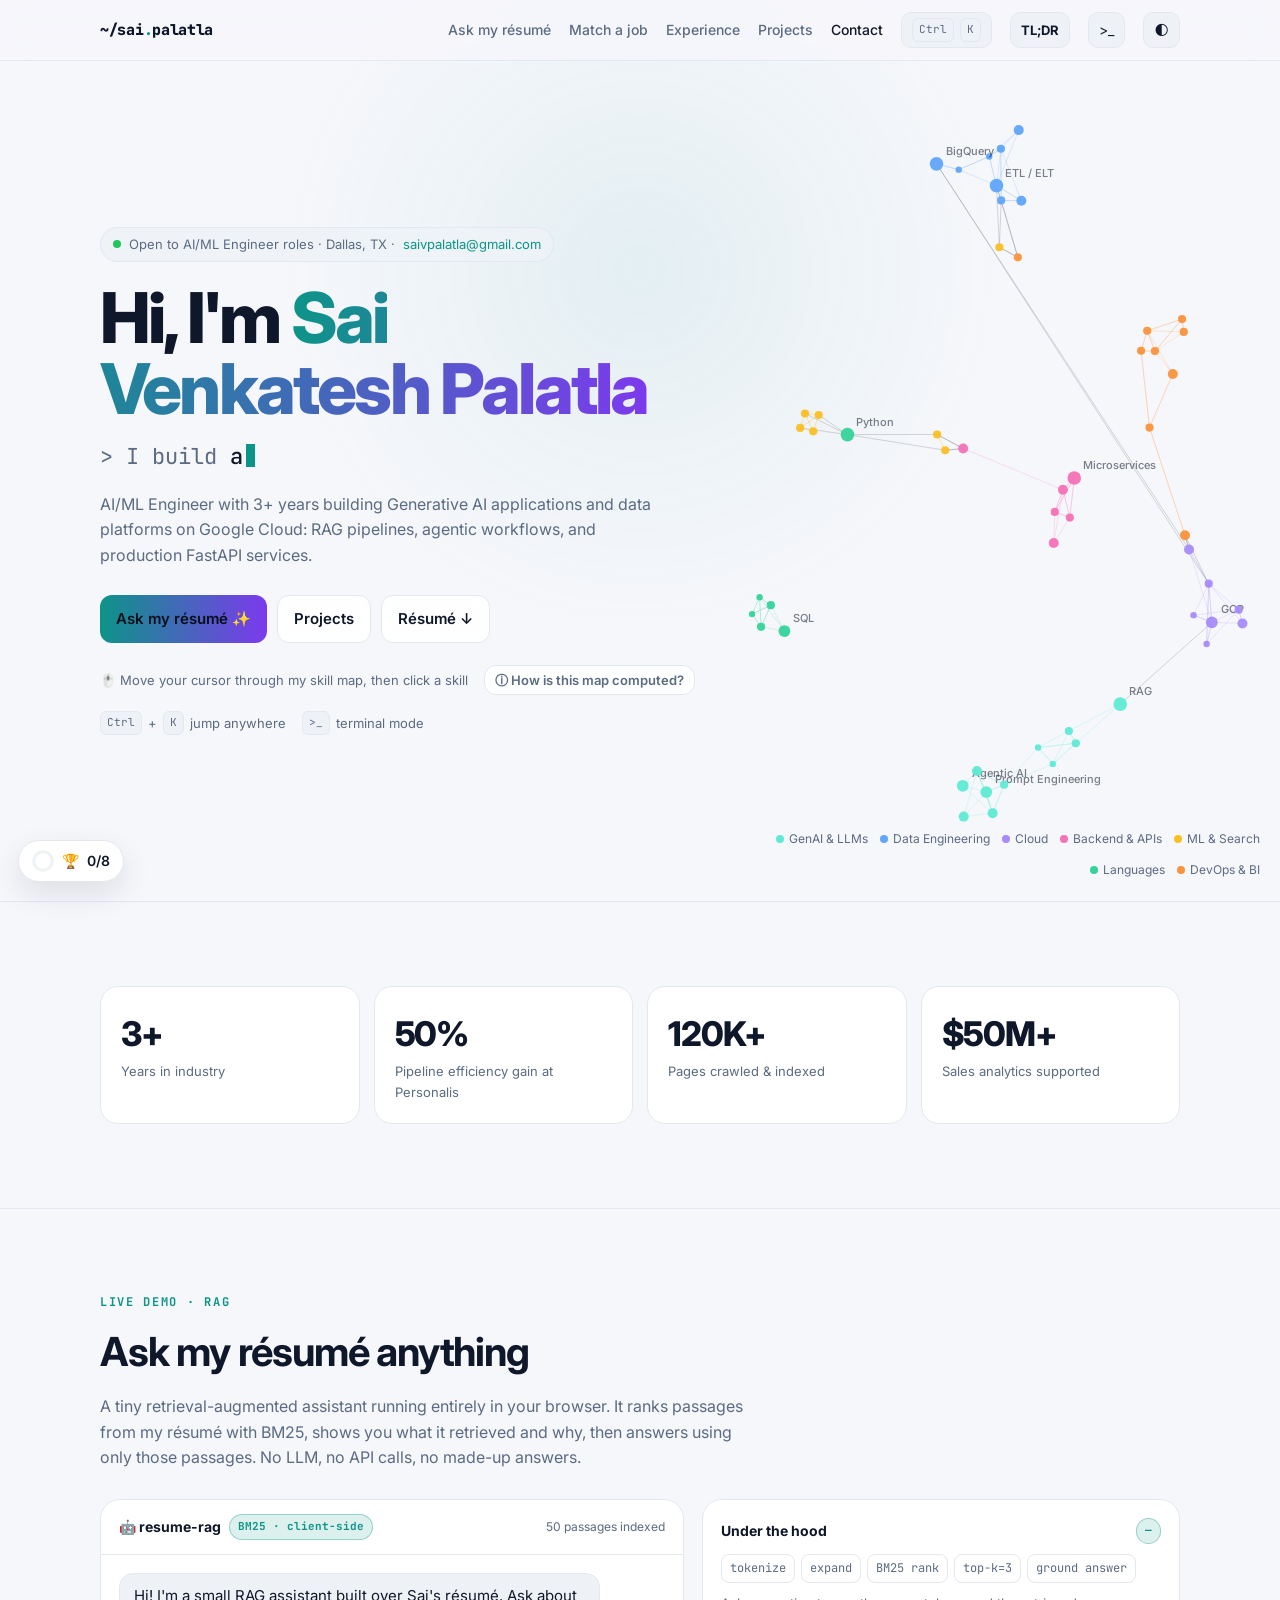
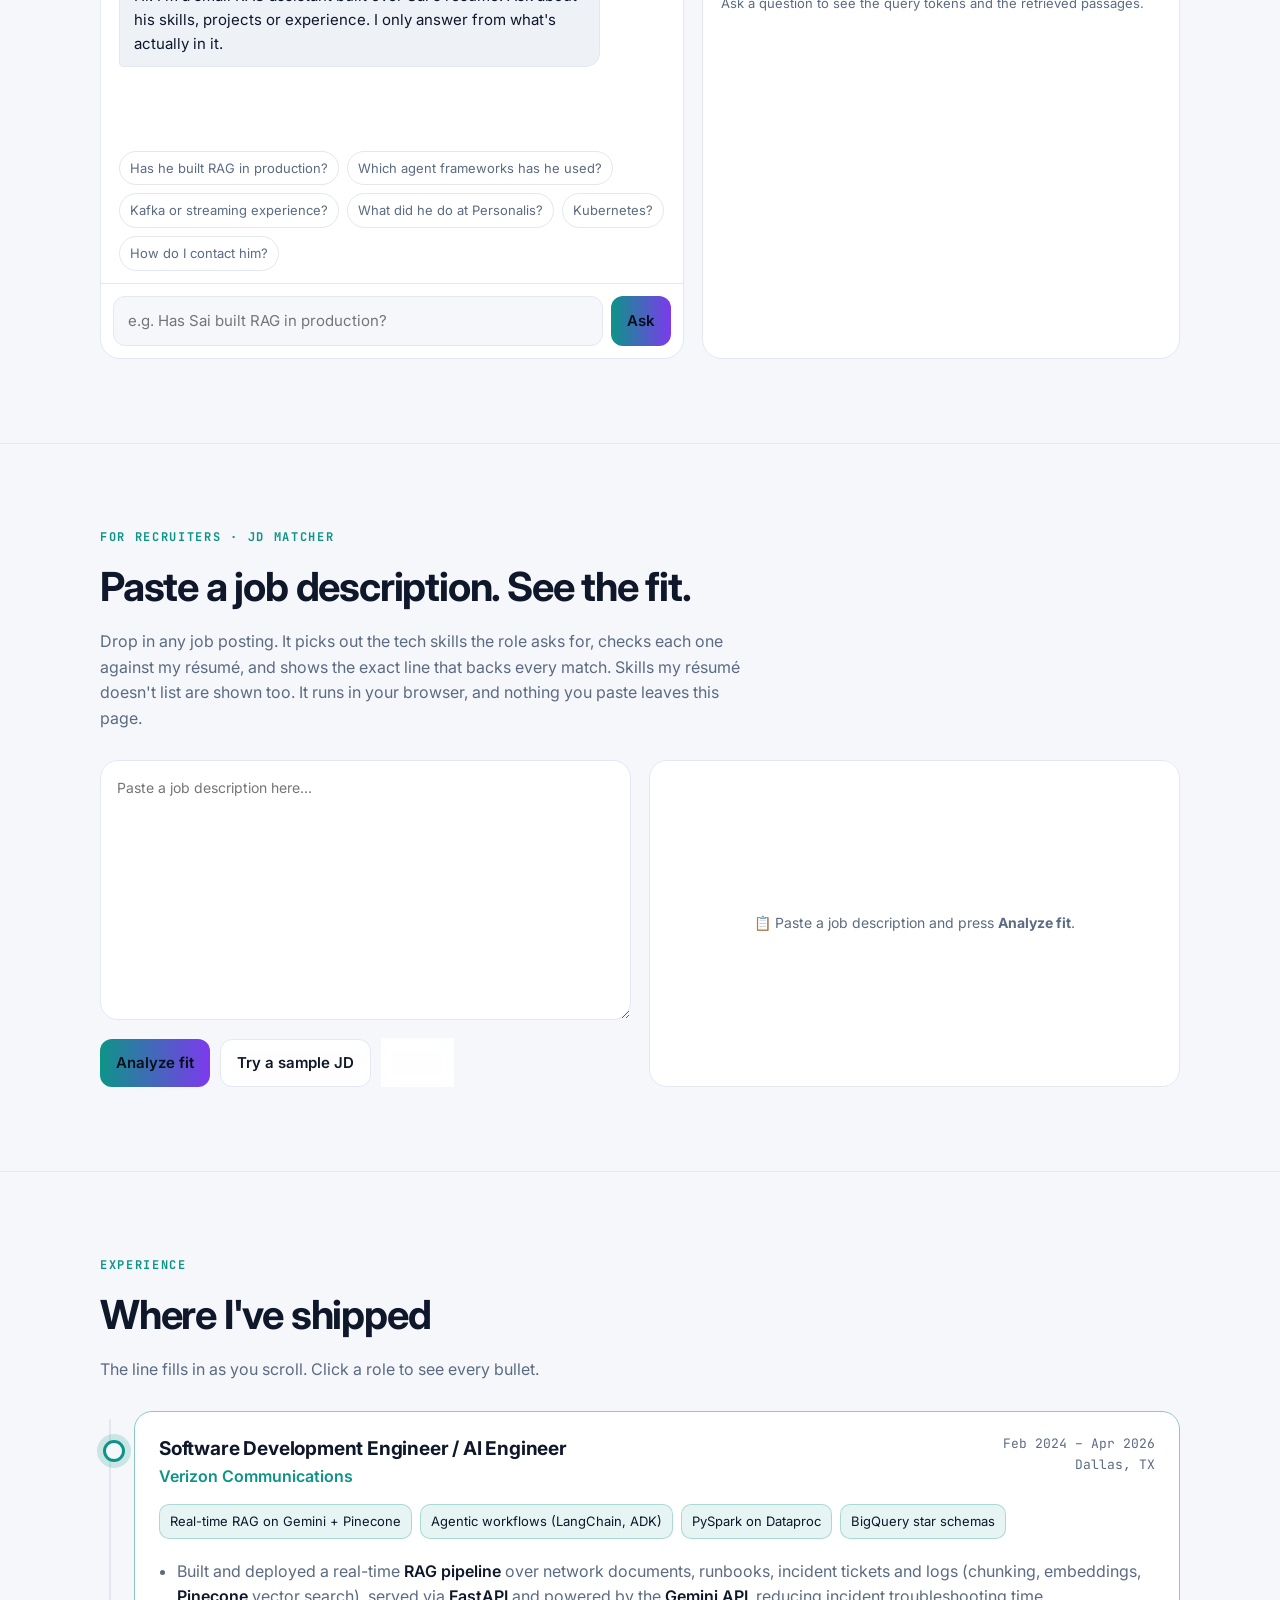
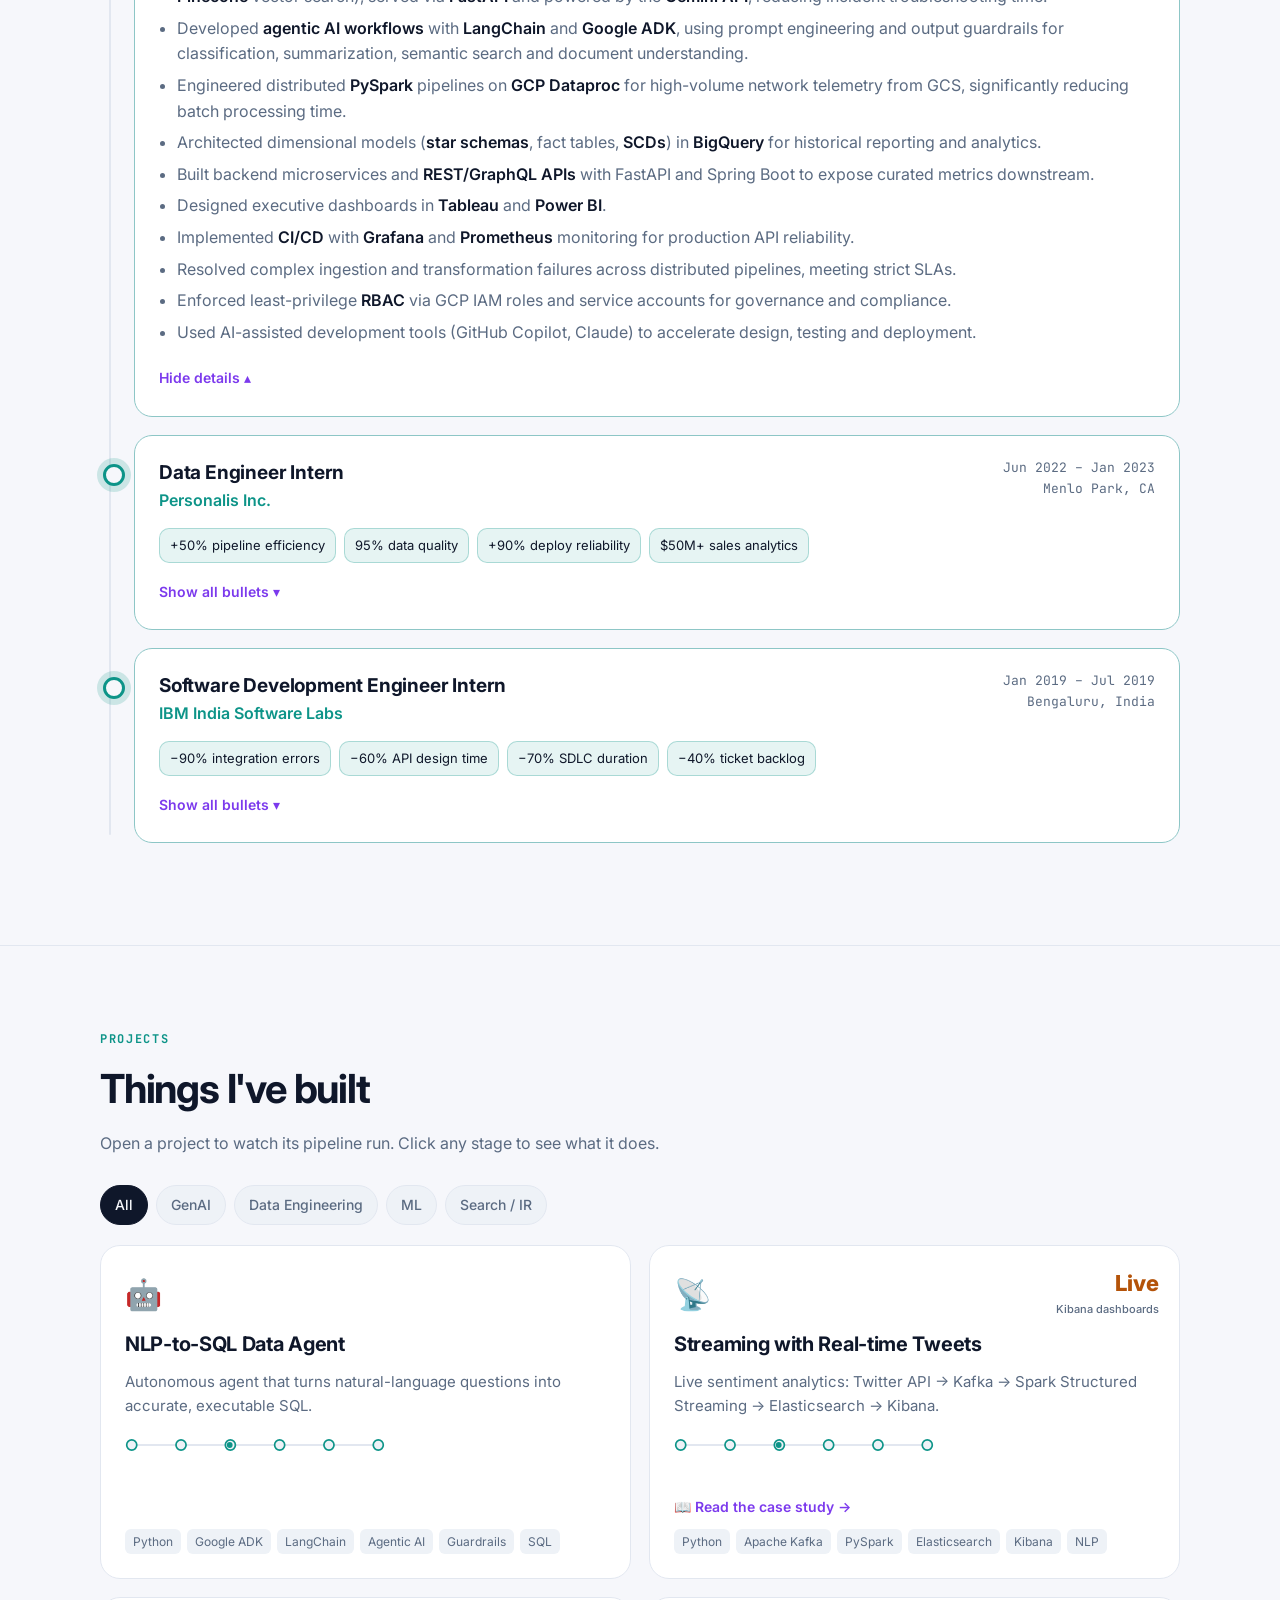
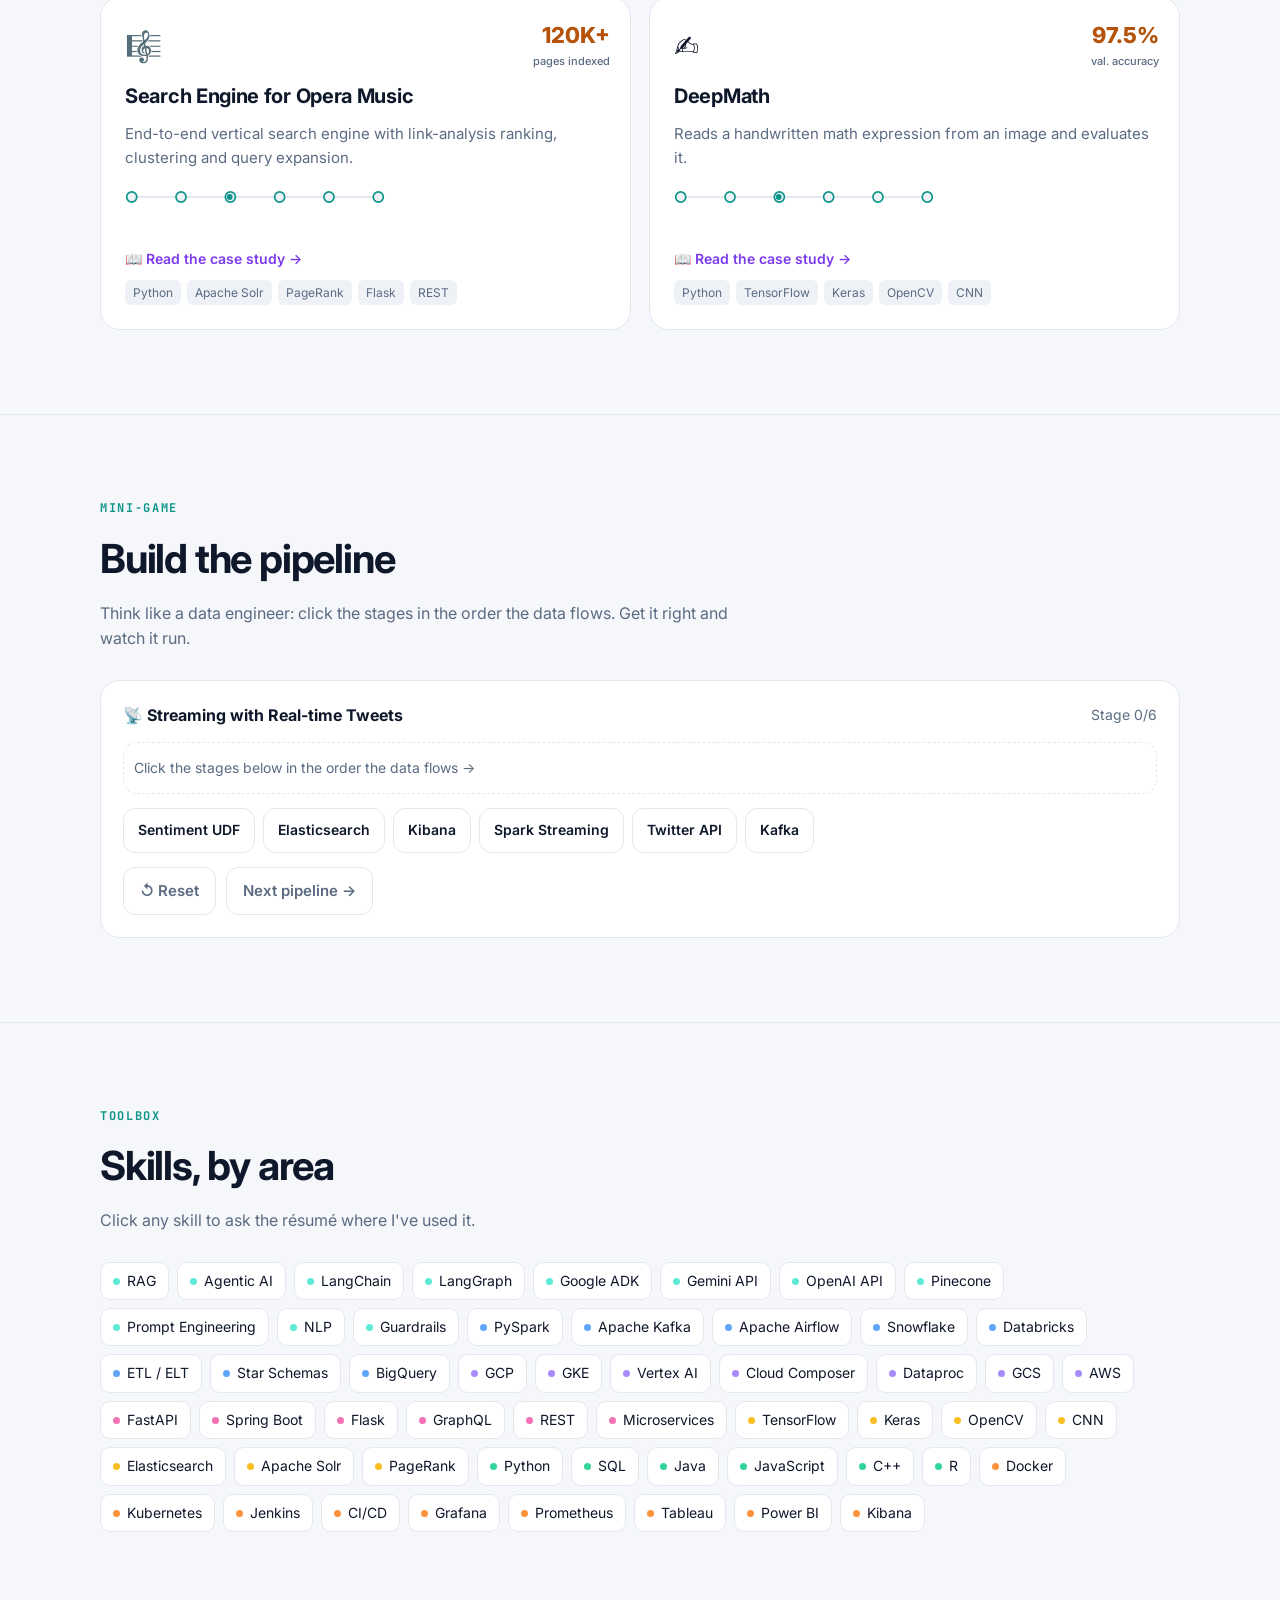
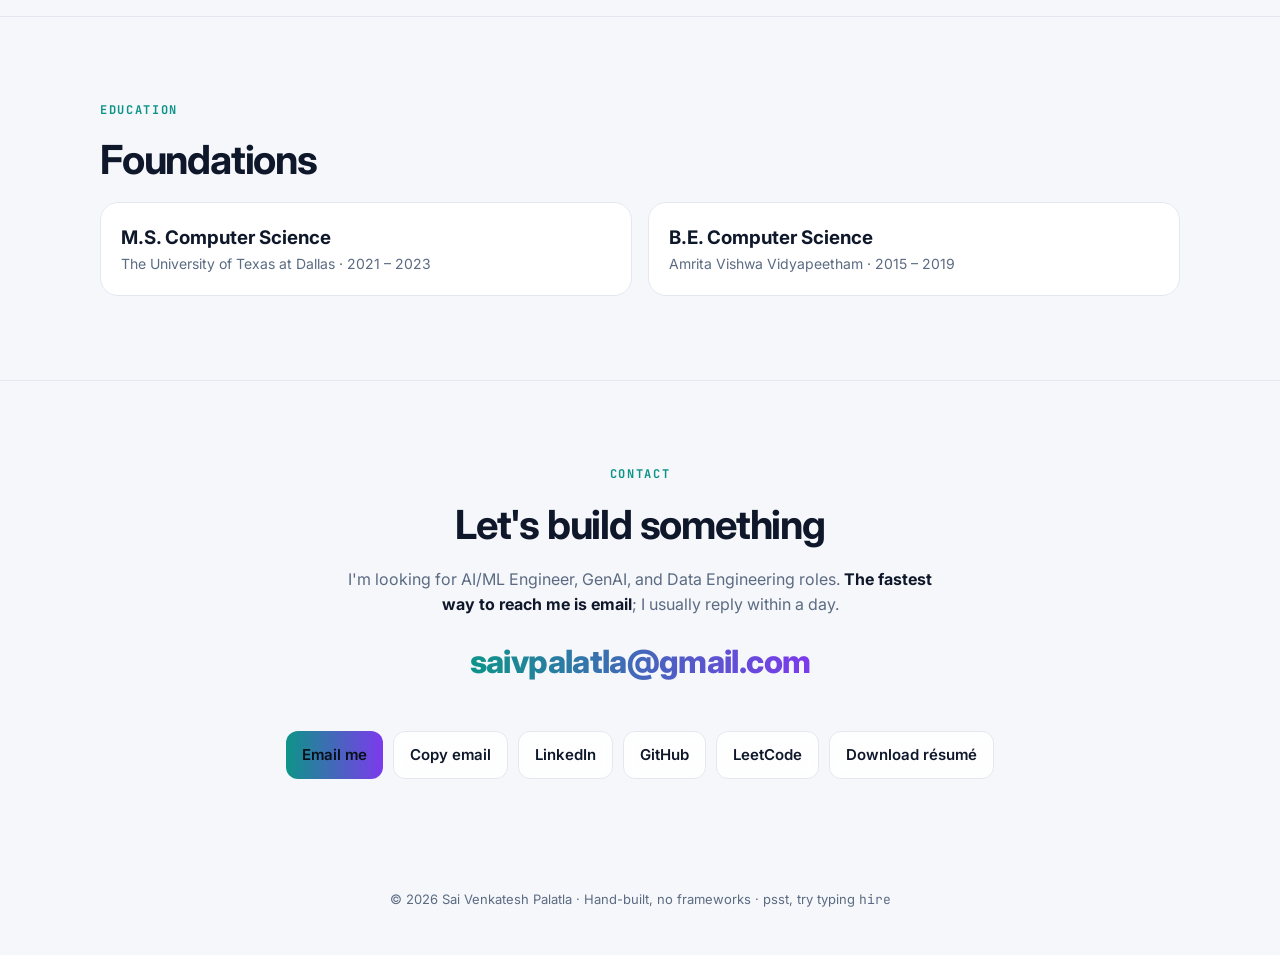
==== commit 9c597dde: "v4: real PPMI+t-SNE skill embedding map, recruiter TL;DR mode, case-study links" ====
--- a/index.html
+++ b/index.html
@@ -44,6 +44,7 @@
 .iconbtn{background:var(--chip);border:1px solid var(--line);border-radius:10px;height:36px;min-width:36px;padding:0 10px;cursor:pointer;font-size:14px;display:inline-flex;align-items:center;justify-content:center;gap:6px;transition:border-color .2s}
 .iconbtn:hover{border-color:var(--accent)}
 @media(max-width:820px){.links a.hide-sm,.hide-sm{display:none!important}}
+@media(max-width:480px){.links{gap:8px}.iconbtn{padding:0 8px;min-width:34px}nav .wrap{padding:0 14px}.logo{font-size:14px}}
 
 .hero{position:relative;min-height:calc(100vh - 60px);display:flex;align-items:center;overflow:hidden;padding:40px 0}
 #space{position:absolute;inset:0;width:100%;height:100%;z-index:0;cursor:crosshair}
@@ -221,6 +222,28 @@
 .toast.on{opacity:1;transform:translate(-50%,0);pointer-events:auto}
 .toast .btn{padding:8px 12px;font-size:14px}
 
+/* TL;DR */
+#tldr{z-index:65;align-items:flex-start;overflow:auto}
+.tlcard{background:var(--bg2);border:1px solid var(--line);border-radius:24px;max-width:860px;width:100%;margin:4vh auto;padding:30px;box-shadow:var(--shadow);animation:pop .25s ease;position:relative}
+.tlcard .top{padding-right:48px}
+.tlcard .top>[data-close]{position:absolute;top:18px;right:18px}
+.tlcard h3{font-size:clamp(26px,4vw,36px);letter-spacing:-.03em;line-height:1.1}
+.tlcard .role{color:var(--accent);font-weight:600;margin-top:4px}
+.facts{display:grid;grid-template-columns:repeat(4,1fr);gap:10px;margin:20px 0}
+@media(max-width:700px){.facts{grid-template-columns:repeat(2,1fr)}}
+.fact{border:1px solid var(--line);border-radius:14px;padding:10px 12px;background:var(--card)}
+.fact small{display:block;color:var(--muted);font-size:11px;text-transform:uppercase;letter-spacing:.08em;font-family:"JetBrains Mono",monospace}
+.fact b{font-size:14px}
+.wins5{list-style:none;display:grid;gap:8px;counter-reset:w}
+.wins5 li{display:flex;gap:12px;align-items:flex-start;padding:10px 12px;border-radius:12px;background:var(--card);border:1px solid var(--line);font-size:15px}
+.wins5 li:before{counter-increment:w;content:counter(w);flex:none;width:24px;height:24px;border-radius:50%;display:grid;place-items:center;font-size:12px;font-weight:700;background:linear-gradient(90deg,var(--accent),var(--accent2));color:#07101a}
+.wins5 b{color:var(--accent)}
+.wins5 small{display:block;color:var(--muted);font-size:12px}
+.tlsk{display:flex;flex-wrap:wrap;gap:6px;margin:16px 0}
+.tlnote{color:var(--muted);font-size:13px;margin-top:14px}
+#tldrBtn{font-weight:700;font-size:13px}
+@media print{body>*:not(#tldr){display:none!important}#tldr{position:static;display:block;background:none}.tlcard{box-shadow:none;border:0;margin:0}.tlcard .row,.tlcard [data-close]{display:none!important}}
+
 /* scroll progress */
 #prog{position:fixed;top:0;left:0;height:3px;width:100%;transform-origin:0 50%;transform:scaleX(var(--sp,0));background:linear-gradient(90deg,var(--accent),var(--accent2));z-index:40;box-shadow:0 0 10px var(--accent)}
 
@@ -291,6 +314,8 @@
 /* live github */
 .gh{display:flex;gap:10px;flex-wrap:wrap;font-size:12px;color:var(--muted);font-family:"JetBrains Mono",monospace;min-height:16px}
 .gh .live{color:var(--ok)}
+.caselink{font-size:14px;font-weight:600;color:var(--accent2);align-self:flex-start;position:relative;z-index:1}
+.caselink:hover{text-decoration:underline}
 
 /* magnetic */
 .mag{transition:transform .25s cubic-bezier(.2,.8,.2,1)}
@@ -303,7 +328,7 @@
 <div id="spot" aria-hidden="true"></div>
 <div id="prog" aria-hidden="true"></div>
 <div id="boot" aria-hidden="true" style="display:none"><pre id="bootlog"></pre></div>
-<script>try{if(!sessionStorage.getItem("booted")&&!matchMedia("(prefers-reduced-motion: reduce)").matches)document.getElementById("boot").style.display="flex"}catch(e){}</script>
+<script>try{if(!/tldr/i.test(location.hash+location.search)&&!sessionStorage.getItem("booted")&&!matchMedia("(prefers-reduced-motion: reduce)").matches)document.getElementById("boot").style.display="flex"}catch(e){}</script>
 
 <nav><div class="wrap">
   <a class="logo" href="#top">~/sai<span>.</span>palatla</a>
@@ -314,6 +339,7 @@
     <a href="#projects">Projects</a>
     <a href="#contact" class="hide-sm">Contact</a>
     <button class="iconbtn hide-sm" id="palBtn" aria-label="Open command palette"><kbd>Ctrl</kbd><kbd>K</kbd></button>
+    <button class="iconbtn" id="tldrBtn" aria-label="Recruiter TL;DR: one-screen summary" title="Recruiter TL;DR">TL;DR</button>
     <button class="iconbtn" id="termBtn" aria-label="Open terminal mode" title="Terminal mode">&gt;_</button>
     <button class="iconbtn" id="themeBtn" aria-label="Toggle theme" title="Toggle theme">🌓</button>
   </div>
@@ -333,7 +359,7 @@
       <a class="btn" href="#projects">Projects</a>
       <a class="btn" href="Sai_V_Palatla_Resume.pdf" target="_blank" rel="noopener">Résumé ↓</a>
     </div>
-    <div class="hint"><span id="maphint">🖱️ Move your cursor through my skill map, then click a skill</span><span class="hide-sm"><kbd>Ctrl</kbd>+<kbd>K</kbd> jump anywhere</span><span><kbd>&gt;_</kbd> terminal mode</span></div>
+    <div class="hint"><span id="maphint">🖱️ Move your cursor through my skill map, then click a skill</span><button class="btn" id="mapHow" style="padding:4px 10px;font-size:13px">ⓘ How is this map computed?</button><span class="hide-sm"><kbd>Ctrl</kbd>+<kbd>K</kbd> jump anywhere</span><span><kbd>&gt;_</kbd> terminal mode</span></div>
   </div></div>
   <div class="legend" id="legend"></div>
 </header>
@@ -451,6 +477,34 @@
 <footer>© <span id="yr"></span> Sai Venkatesh Palatla · Hand-built, no frameworks · psst, try typing <span class="mono">hire</span></footer>
 
 <div class="overlay" id="modal" role="dialog" aria-modal="true" aria-label="Project details"><div class="sheet" id="sheet"></div></div>
+<div class="overlay" id="tldr" role="dialog" aria-modal="true" aria-label="Recruiter TL;DR"><div class="tlcard">
+  <div class="top"><div><span class="pill"><span class="dot"></span>Open to AI/ML Engineer roles · available now</span>
+    <h3 style="margin-top:12px">Sai Venkatesh Palatla</h3><div class="role">AI/ML Engineer · GenAI · RAG &amp; Agentic AI · Data platforms on GCP</div></div>
+    <button class="iconbtn" data-close aria-label="Close TL;DR">✕</button></div>
+  <div class="facts">
+    <div class="fact"><small>Experience</small><b>3+ years</b></div>
+    <div class="fact"><small>Location</small><b>Dallas, TX</b></div>
+    <div class="fact"><small>Education</small><b>M.S. CS, UT Dallas</b></div>
+    <div class="fact"><small>Fastest contact</small><b><a href="mailto:saivpalatla@gmail.com" style="color:var(--accent)">Email</a></b></div>
+  </div>
+  <ol class="wins5">
+    <li><span>Shipped a <b>real-time RAG pipeline</b> (Gemini API + Pinecone + FastAPI) over network runbooks, incident tickets and logs, reducing incident troubleshooting time.<small>Verizon · 2024–2026</small></span></li>
+    <li><span>Built <b>agentic AI workflows</b> with LangChain and Google ADK, with prompt engineering and output guardrails, for classification, summarization and semantic search.<small>Verizon</small></span></li>
+    <li><span>Engineered <b>PySpark pipelines on GCP Dataproc</b> and <b>BigQuery star schemas / SCDs</b> for high-volume network telemetry.<small>Verizon</small></span></li>
+    <li><span>Raised pipeline efficiency <b>+50%</b> and data quality to <b>95%</b>; built a BigQuery data catalog supporting <b>$50M+</b> in sales analytics.<small>Personalis · 2022–2023</small></span></li>
+    <li><span>Cut integration errors <b>90%</b> and SDLC time <b>70%</b> with an automated connector-testing framework and Jenkins CI/CD.<small>IBM · 2019</small></span></li>
+  </ol>
+  <div class="tlsk"></div>
+  <div class="row">
+    <a class="btn primary" href="mailto:saivpalatla@gmail.com?subject=Opportunity%20for%20Sai">Email Sai</a>
+    <button class="btn" data-copyemail>Copy email</button>
+    <a class="btn" href="Sai_V_Palatla_Resume.pdf" target="_blank" rel="noopener">Résumé PDF</a>
+    <a class="btn" href="https://www.linkedin.com/in/saivenkateshp" target="_blank" rel="noopener">LinkedIn</a>
+    <button class="btn" id="tldrLink">🔗 Copy TL;DR link</button>
+    <button class="btn" data-close>Explore the full site →</button>
+  </div>
+  <p class="tlnote">Tip: share <span class="mono">saivenkateshp.github.io/#tldr</span> to open this view directly. Press <kbd>Esc</kbd> to close.</p>
+</div></div>
 <div class="overlay" id="palette" role="dialog" aria-modal="true" aria-label="Command palette"><div class="pal">
   <input id="palIn" placeholder="Type a command, project, or question…" aria-label="Search commands">
   <ul id="palList" role="listbox"></ul>
@@ -515,6 +569,7 @@
     "Reduced the legacy production-ticket backlog by <b>40%</b> through cross-team root-cause analysis."]}
 ];
 
+const CASE_IDS=new Set(["tweets","opera","deepmath"]);
 const projects=[
   {id:"nl2sql",emoji:"🤖",name:"NLP-to-SQL Data Agent",cat:["GenAI"],metric:null,
    blurb:"Autonomous agent that turns natural-language questions into accurate, executable SQL.",
@@ -692,36 +747,41 @@
   const cats=Object.keys(CATS);
   $("#legend").innerHTML=cats.map(c=>`<span><i style="background:${CATS[c].c}"></i>${c}</span>`).join("");
   const hexA=(h,a)=>{const n=parseInt(h.slice(1),16);return`rgba(${n>>16&255},${n>>8&255},${n&255},${a})`};
+  // Positions computed offline from résumé text: PPMI co-occurrence over 38 passages -> cosine -> t-SNE (see tools/embed_skills.py)
+  const MAP={"RAG":{"x":0.7503,"y":0.8331,"c":"GenAI & LLMs","nn":["GCP","Pinecone","Gemini API"],"uses":4},"Agentic AI":{"x":0.4299,"y":0.9558,"c":"GenAI & LLMs","nn":["Prompt Engineering","Google ADK","LangChain"],"uses":3},"LangChain":{"x":0.4656,"y":0.9366,"c":"GenAI & LLMs","nn":["NLP","Google ADK","Prompt Engineering"],"uses":2},"LangGraph":{"x":0.5924,"y":0.8978,"c":"GenAI & LLMs","nn":["OpenAI API","NLP","Gemini API"],"uses":0},"Google ADK":{"x":0.4919,"y":0.9915,"c":"GenAI & LLMs","nn":["NLP","LangChain","Prompt Engineering"],"uses":2},"Gemini API":{"x":0.6676,"y":0.8886,"c":"GenAI & LLMs","nn":["Pinecone","LangGraph","OpenAI API"],"uses":1},"OpenAI API":{"x":0.613,"y":0.9248,"c":"GenAI & LLMs","nn":["LangGraph","NLP","Gemini API"],"uses":0},"Pinecone":{"x":0.6564,"y":0.8749,"c":"GenAI & LLMs","nn":["Gemini API","LangGraph","OpenAI API"],"uses":1},"Prompt Engineering":{"x":0.4789,"y":0.9669,"c":"GenAI & LLMs","nn":["NLP","LangChain","Google ADK"],"uses":3},"NLP":{"x":0.5157,"y":0.9505,"c":"GenAI & LLMs","nn":["LangChain","Google ADK","Prompt Engineering"],"uses":1},"Guardrails":{"x":0.4316,"y":1.0,"c":"GenAI & LLMs","nn":["LangChain","Google ADK","Prompt Engineering"],"uses":2},"PySpark":{"x":0.5539,"y":0.1053,"c":"Data Engineering","nn":["Apache Kafka","ETL / ELT","Apache Airflow"],"uses":2},"Apache Kafka":{"x":0.5168,"y":0.1004,"c":"Data Engineering","nn":["ETL / ELT","PySpark","Apache Airflow"],"uses":1},"Apache Airflow":{"x":0.5117,"y":0.023,"c":"Data Engineering","nn":["Databricks","Apache Kafka","ETL / ELT"],"uses":1},"Snowflake":{"x":0.428,"y":0.054,"c":"Data Engineering","nn":["BigQuery","Databricks","ETL / ELT"],"uses":0},"Databricks":{"x":0.4847,"y":0.035,"c":"Data Engineering","nn":["Apache Airflow","ETL / ELT","Snowflake"],"uses":0},"ETL / ELT":{"x":0.5061,"y":0.0811,"c":"Data Engineering","nn":["Apache Kafka","Databricks","PySpark"],"uses":4},"Star Schemas":{"x":0.5539,"y":0.0,"c":"Data Engineering","nn":["Apache Airflow","Databricks","ETL / ELT"],"uses":2},"BigQuery":{"x":0.3818,"y":0.0514,"c":"Data Engineering","nn":["Snowflake","Vertex AI","GKE"],"uses":4},"GCP":{"x":0.9387,"y":0.7146,"c":"Cloud","nn":["Cloud Composer","AWS","Vertex AI"],"uses":3},"GKE":{"x":0.8953,"y":0.6066,"c":"Cloud","nn":["Kubernetes","Vertex AI","GCP"],"uses":2},"Vertex AI":{"x":0.9428,"y":0.6608,"c":"Cloud","nn":["GCP","GKE","Cloud Composer"],"uses":1},"Cloud Composer":{"x":0.9352,"y":0.7451,"c":"Cloud","nn":["GCP","Vertex AI","Dataproc"],"uses":0},"Dataproc":{"x":0.9979,"y":0.6946,"c":"Cloud","nn":["GCS","GCP","Vertex AI"],"uses":1},"GCS":{"x":1.0,"y":0.7184,"c":"Cloud","nn":["Dataproc","GCP","Vertex AI"],"uses":2},"AWS":{"x":0.9015,"y":0.7025,"c":"Cloud","nn":["GCP","Vertex AI","Dataproc"],"uses":0},"FastAPI":{"x":0.6227,"y":0.5992,"c":"Backend & APIs","nn":["Spring Boot","REST","GraphQL"],"uses":2},"Spring Boot":{"x":0.6164,"y":0.5536,"c":"Backend & APIs","nn":["REST","GraphQL","Microservices"],"uses":1},"Flask":{"x":0.4395,"y":0.4654,"c":"Backend & APIs","nn":["Apache Solr","PageRank","GraphQL"],"uses":2},"GraphQL":{"x":0.6431,"y":0.5253,"c":"Backend & APIs","nn":["Microservices","Spring Boot","REST"],"uses":2},"REST":{"x":0.6486,"y":0.5611,"c":"Backend & APIs","nn":["Spring Boot","GraphQL","Microservices"],"uses":1},"Microservices":{"x":0.6663,"y":0.509,"c":"Backend & APIs","nn":["GraphQL","REST","Spring Boot"],"uses":4},"TensorFlow":{"x":0.1408,"y":0.4115,"c":"ML & Search","nn":["CNN","Keras","OpenCV"],"uses":1},"Keras":{"x":0.1082,"y":0.4329,"c":"ML & Search","nn":["CNN","TensorFlow","OpenCV"],"uses":1},"OpenCV":{"x":0.116,"y":0.4088,"c":"ML & Search","nn":["CNN","TensorFlow","Keras"],"uses":1},"CNN":{"x":0.1318,"y":0.4404,"c":"ML & Search","nn":["OpenCV","TensorFlow","Keras"],"uses":1},"Elasticsearch":{"x":0.515,"y":0.1706,"c":"ML & Search","nn":["Kibana","Apache Kafka","ETL / ELT"],"uses":1},"Apache Solr":{"x":0.3857,"y":0.4452,"c":"ML & Search","nn":["Flask","PageRank","Python"],"uses":1},"PageRank":{"x":0.3926,"y":0.4645,"c":"ML & Search","nn":["Flask","Apache Solr","Python"],"uses":1},"Python":{"x":0.199,"y":0.4383,"c":"Languages","nn":["Keras","TensorFlow","OpenCV"],"uses":5},"SQL":{"x":0.0744,"y":0.7278,"c":"Languages","nn":["Java","JavaScript","C++"],"uses":3},"Java":{"x":0.0457,"y":0.6887,"c":"Languages","nn":["C++","R","JavaScript"],"uses":1},"JavaScript":{"x":0.0179,"y":0.7215,"c":"Languages","nn":["C++","R","Java"],"uses":1},"C++":{"x":0.02,"y":0.6822,"c":"Languages","nn":["JavaScript","Java","R"],"uses":0},"R":{"x":0.0,"y":0.7059,"c":"Languages","nn":["JavaScript","Java","C++"],"uses":0},"Docker":{"x":0.8123,"y":0.4281,"c":"DevOps & BI","nn":["Kubernetes","CI/CD","Jenkins"],"uses":1},"Kubernetes":{"x":0.8845,"y":0.592,"c":"DevOps & BI","nn":["GKE","Vertex AI","Docker"],"uses":2},"Jenkins":{"x":0.7971,"y":0.3177,"c":"DevOps & BI","nn":["Grafana","Prometheus","Docker"],"uses":1},"CI/CD":{"x":0.8603,"y":0.358,"c":"DevOps & BI","nn":["Docker","Prometheus","Grafana"],"uses":2},"Grafana":{"x":0.8062,"y":0.2917,"c":"DevOps & BI","nn":["Jenkins","Prometheus","Tableau"],"uses":1},"Prometheus":{"x":0.8215,"y":0.3175,"c":"DevOps & BI","nn":["Jenkins","Grafana","Tableau"],"uses":1},"Tableau":{"x":0.8855,"y":0.281,"c":"DevOps & BI","nn":["Power BI","Prometheus","Grafana"],"uses":1},"Power BI":{"x":0.8895,"y":0.2867,"c":"DevOps & BI","nn":["Tableau","Prometheus","Grafana"],"uses":1},"Kibana":{"x":0.5432,"y":0.1825,"c":"DevOps & BI","nn":["Elasticsearch","Apache Kafka","ETL / ELT"],"uses":1}};
+  const NBR={};
   function layout(){
     const r=cv.getBoundingClientRect();W=r.width;H=r.height;const DPR=Math.min(devicePixelRatio||1,2);cv.width=W*DPR;cv.height=H*DPR;ctx.setTransform(DPR,0,0,DPR,0,0);
-    const narrow=W<820,cx=narrow?W*.5:Math.min(W*.71,W-260),cy=narrow?H*.6:H*.5,R=Math.min(narrow?W*.36:W*.17,H*.32);
-    nodes=[];cats.forEach((c,ci)=>{const a=ci/cats.length*Math.PI*2-Math.PI/2,ccx=cx+Math.cos(a)*R,ccy=cy+Math.sin(a)*R*.88;
-      CATS[c].s.forEach((s,si)=>{const ang=si/CATS[c].s.length*Math.PI*2+ci,rad=(narrow?22:34)+(si%3)*(narrow?9:13);
-        const hx=ccx+Math.cos(ang)*rad,hy=ccy+Math.sin(ang)*rad;
-        nodes.push({s,c,col:CATS[c].c,hx,hy,x:hx+(Math.random()-.5)*80,y:hy+(Math.random()-.5)*80,vx:0,vy:0,r:3.8,ph:Math.random()*6.28})})});
+    const narrow=W<820,wrapL=Math.max(20,(W-1120)/2+20),x0=narrow?18:Math.max(wrapL+650,W*.5),x1=W-(narrow?18:40),y0=narrow?H*.06:70,y1=H-(narrow?24:84);
+    nodes=Object.entries(MAP).map(([s,v])=>{const hx=x0+v.x*(x1-x0),hy=y0+v.y*(y1-y0);
+      return{s,c:v.c,col:CATS[v.c].c,nn:v.nn,uses:v.uses,hx,hy,x:hx+(Math.random()-.5)*90,y:hy+(Math.random()-.5)*90,vx:0,vy:0,r:3.2+Math.min(v.uses,4)*.9,ph:Math.random()*6.28}});
+    const by={};nodes.forEach(n=>by[n.s]=n);nodes.forEach(n=>NBR[n.s]=n.nn.map(k=>by[k]).filter(Boolean));
   }
   function frame(){
     t+=.016;ctx.clearRect(0,0,W,H);const light=document.documentElement.dataset.theme==="light";
     for(const n of nodes){
-      const ox=reduce?0:Math.sin(t*.9+n.ph)*3,oy=reduce?0:Math.cos(t*.7+n.ph)*3;let ax=(n.hx+ox-n.x)*.02,ay=(n.hy+oy-n.y)*.02;
-      if(mouse.in&&!reduce){const dx=n.x-mouse.x,dy=n.y-mouse.y,d2=dx*dx+dy*dy;if(d2<16000&&n!==hover){const d=Math.sqrt(d2)||1,f=(16000-d2)/16000*1.6;ax+=dx/d*f;ay+=dy/d*f}}
+      const ox=reduce?0:Math.sin(t*.9+n.ph)*2.5,oy=reduce?0:Math.cos(t*.7+n.ph)*2.5;let ax=(n.hx+ox-n.x)*.02,ay=(n.hy+oy-n.y)*.02;
+      if(mouse.in&&!reduce){const dx=n.x-mouse.x,dy=n.y-mouse.y,d2=dx*dx+dy*dy;if(d2<12000&&n!==hover&&!(hover&&NBR[hover.s].includes(n))){const d=Math.sqrt(d2)||1,f=(12000-d2)/12000*1.4;ax+=dx/d*f;ay+=dy/d*f}}
+      for(const o of nodes){if(o===n)continue;const dx=n.x-o.x,dy=n.y-o.y,d2=dx*dx+dy*dy;if(d2<196&&d2>0){const d=Math.sqrt(d2);ax+=dx/d*(14-d)*.08;ay+=dy/d*(14-d)*.08}}
       n.vx=(n.vx+ax)*.86;n.vy=(n.vy+ay)*.86;n.x+=n.vx;n.y+=n.vy;
     }
-    const hc=hover?hover.c:null;
-    for(let i=0;i<nodes.length;i++){const a=nodes[i];for(let j=i+1;j<nodes.length;j++){const b=nodes[j],d=Math.hypot(a.x-b.x,a.y-b.y),same=a.c===b.c,lim=same?92:68;
-      if(d<lim){let al=(1-d/lim)*(same?.38:.09);if(hc)al=(a.c===hc&&b.c===hc)?.8*(1-d/lim)+.1:al*.25;
-        ctx.strokeStyle=same?hexA(a.col,al):(light?`rgba(15,23,42,${al})`:`rgba(200,220,255,${al})`);ctx.lineWidth=same?1.1:.7;ctx.beginPath();ctx.moveTo(a.x,a.y);ctx.lineTo(b.x,b.y);ctx.stroke()}}}
-    for(const n of nodes){const dim=hc&&n.c!==hc,on=n===hover;
-      if(on||(hc&&!dim)){ctx.beginPath();ctx.arc(n.x,n.y,n.r+(on?10:6),0,7);ctx.fillStyle=hexA(n.col,.16);ctx.fill()}
-      ctx.beginPath();ctx.arc(n.x,n.y,on?n.r+2.5:n.r,0,7);ctx.fillStyle=hexA(n.col,dim?.22:.95);ctx.fill();
-      if((hc&&n.c===hc)||on){ctx.font=(on?"600 13px":"500 11px")+" Inter,sans-serif";ctx.fillStyle=light?"#0f172a":"#e8eef8";ctx.globalAlpha=on?1:.85;ctx.fillText(n.s,n.x+9,n.y-9);ctx.globalAlpha=1}}
+    const hn=hover?new Set([hover,...NBR[hover.s]]):null;
+    // edges = each skill's 3 nearest neighbours in the co-occurrence embedding
+    for(const a of nodes)for(const b of NBR[a.s]){
+      const lit=hn&&(a===hover||b===hover);let al=lit?.85:(hn?.05:.22);
+      ctx.strokeStyle=a.c===b.c?hexA(a.col,al):(light?`rgba(15,23,42,${al*.8})`:`rgba(200,220,255,${al*.8})`);ctx.lineWidth=lit?1.6:.9;
+      ctx.beginPath();ctx.moveTo(a.x,a.y);ctx.lineTo(b.x,b.y);ctx.stroke()}
+    for(const n of nodes){const on=n===hover,nb=hn&&hn.has(n)&&!on,dim=hn&&!hn.has(n);
+      if(on||nb){ctx.beginPath();ctx.arc(n.x,n.y,n.r+(on?11:7),0,7);ctx.fillStyle=hexA(n.col,.18);ctx.fill()}
+      ctx.beginPath();ctx.arc(n.x,n.y,on?n.r+2.5:n.r,0,7);ctx.fillStyle=hexA(n.col,dim?.2:.95);ctx.fill();
+      if(on||nb||(!hn&&n.uses>=3)){ctx.font=(on?"600 13px":"500 11px")+" Inter,sans-serif";ctx.fillStyle=light?"#0f172a":"#e8eef8";ctx.globalAlpha=on?1:(hn?.9:.55);ctx.fillText(n.s,n.x+9,n.y-9);ctx.globalAlpha=1}}
   }
   function loop(){if(!visible||reduce){looping=false;return}frame();requestAnimationFrame(loop)}
   function start(){if(reduce){frame();return}if(!looping&&visible){looping=true;requestAnimationFrame(loop)}}
   function pick(x,y){let best=null,bd=20*20;for(const n of nodes){const d=(n.x-x)**2+(n.y-y)**2;if(d<bd){bd=d;best=n}}return best}
   cv.addEventListener("pointermove",e=>{const r=cv.getBoundingClientRect();mouse.x=e.clientX-r.left;mouse.y=e.clientY-r.top;mouse.in=true;
     const h=pick(mouse.x,mouse.y);if(h!==hover){hover=h;if(reduce)frame()}
-    if(h){tip.innerHTML=`<b>${esc(h.s)}</b><small>${esc(h.c)} · click to ask my résumé</small>`;tip.style.left=Math.max(8,Math.min(h.x+14,W-250))+"px";tip.style.top=(h.y+16)+"px";tip.classList.add("on");cv.style.cursor="pointer"}
+    if(h){tip.innerHTML=`<b>${esc(h.s)}</b><small>${esc(h.c)} · in ${h.uses} résumé bullet${h.uses===1?"":"s"}${h.uses?"":" (skills list)"}</small><small>closest: ${h.nn.map(esc).join(", ")}</small><small>click to ask my résumé</small>`;tip.style.left=Math.max(8,Math.min(h.x+14,W-250))+"px";tip.style.top=(h.y+16)+"px";tip.classList.add("on");cv.style.cursor="pointer"}
     else{tip.classList.remove("on");cv.style.cursor="crosshair"}});
   cv.addEventListener("pointerleave",()=>{mouse.in=false;hover=null;tip.classList.remove("on");if(reduce)frame()});
   cv.addEventListener("click",e=>{const r=cv.getBoundingClientRect(),h=pick(e.clientX-r.left,e.clientY-r.top);if(h)askAbout(h.s)});
@@ -767,6 +827,7 @@
       <div class="emoji">${p.emoji}</div><h3>${p.name}</h3><p>${p.blurb}</p>
       ${miniSvg(p.stages.length)}
       ${p.repo?`<div class="gh" data-repo="${p.repo}"></div>`:""}
+      ${CASE_IDS.has(p.id)?`<a class="caselink" href="case/${p.id}.html" onclick="event.stopPropagation()">📖 Read the case study →</a>`:""}
       <div class="tags">${p.tags.map(t=>`<span class="tag">${t}</span>`).join("")}</div>
     </article>`).join("");
   function filter(c){[...f.children].forEach(b=>b.classList.toggle("on",b.dataset.c===c));
@@ -776,19 +837,35 @@
   grid.addEventListener("keydown",e=>{const c=e.target.closest(".proj");if(c&&(e.key==="Enter"||e.key===" ")){e.preventDefault();openProject(c.dataset.id)}});
 })();
 let lastFocus=null;
+function showMapMethod(){
+  closeAll(true);lastFocus=document.activeElement;
+  $("#sheet").innerHTML=`<div style="display:flex;justify-content:space-between;gap:10px"><h3>🧭 How the skill map is computed</h3><button class="iconbtn" data-close aria-label="Close">✕</button></div>
+  <p style="color:var(--muted);margin:8px 0 14px">Dot positions aren't hand-placed. They're a real embedding, computed offline from the text of my résumé, so skills I've actually used together end up close together.</p>
+  <ol style="padding-left:20px;color:var(--muted);display:grid;gap:8px">
+   <li><b style="color:var(--text)">Corpus:</b> 38 passages from my résumé: every work bullet and project, plus the skills section at lower weight (0.35), so listing a skill counts less than using it.</li>
+   <li><b style="color:var(--text)">Skill × passage matrix:</b> 54 skills matched with aliases (e.g. "Spark" → PySpark).</li>
+   <li><b style="color:var(--text)">Co-occurrence → PPMI:</b> positive pointwise mutual information rewards pairs that appear together more often than chance.</li>
+   <li><b style="color:var(--text)">Cosine similarity</b> between the PPMI vectors gives a skill-to-skill distance.</li>
+   <li><b style="color:var(--text)">t-SNE</b> projects those distances to 2-D (perplexity 9, fixed seed, so the layout is reproducible).</li>
+   <li><b style="color:var(--text)">Lines</b> connect each skill to its 3 nearest neighbours. <b style="color:var(--text)">Dot size</b> is how many résumé bullets mention it.</li>
+  </ol>
+  <p style="color:var(--muted);margin-top:14px">What falls out: Python sits with TensorFlow/Keras/CNN (ML work), Kafka · PySpark · Airflow sit beside Elasticsearch/Kibana (the streaming project), Solr · PageRank · Flask cluster (the search engine), and Kubernetes lands on GKE. A small category prior (weight 0.2) keeps skills that appear only in the skills list near their group.</p>
+  <div class="row"><button class="btn primary" data-close>Got it</button></div>`;
+  $("#modal").classList.add("on");document.body.style.overflow="hidden";$("#sheet [data-close]").focus();
+}
 function openProject(id){
   const p=projects.find(x=>x.id===id);if(!p)return;ach("pipe");closeAll(true);lastFocus=document.activeElement;
   const n=p.stages.length,cols=innerWidth<640?2:(n>4?3:n),bw=128,bh=46,gx=34,gy=40,rows=Math.ceil(n/cols),W=cols*bw+(cols-1)*gx,H=rows*bh+(rows-1)*gy;
   const pos=p.stages.map((s,i)=>{const r=Math.floor(i/cols),c=r%2?cols-1-(i%cols):i%cols;return{x:c*(bw+gx),y:r*(bh+gy)}});
   let path="M"+(pos[0].x+bw/2)+","+(pos[0].y+bh/2);pos.slice(1).forEach(q=>path+=" L"+(q.x+bw/2)+","+(q.y+bh/2));
   let svg=`<svg class="pipe" viewBox="-6 -6 ${W+12} ${H+12}" role="img" aria-label="${esc(p.name)} pipeline"><path class="edge" id="pp" d="${path}"/>`;
-  if(!reduce)for(let k=0;k<3;k++)svg+=`<circle class="pkt" r="5"><animateMotion dur="3.6s" begin="${k*1.2}s" repeatCount="indefinite"><mpath href="#pp"/></animateMotion></circle>`;
+  if(!reduce)for(let k=0;k<3;k++)svg+=`<circle class="pkt" r="5"><animateMotion dur="3.6s" begin="-${k*1.2}s" repeatCount="indefinite"><mpath href="#pp"/></animateMotion></circle>`;
   svg+=pos.map((q,i)=>`<g class="stage" data-i="${i}" tabindex="0" role="button" aria-label="Stage ${i+1}: ${esc(p.stages[i][0])}"><rect x="${q.x}" y="${q.y}" width="${bw}" height="${bh}" rx="10"/><text x="${q.x+bw/2}" y="${q.y+bh/2}">${p.stages[i][0]}</text></g>`).join("")+"</svg>";
   $("#sheet").innerHTML=`<div style="display:flex;justify-content:space-between;gap:10px;align-items:flex-start"><div><div style="font-size:32px">${p.emoji}</div><h3>${p.name}</h3><p style="color:var(--muted)">${p.blurb}</p></div><button class="iconbtn" data-close aria-label="Close">✕</button></div>
     ${svg}<div class="stageinfo" id="stageinfo" aria-live="polite">👆 Click a stage to see what it does.</div>
     <ul>${p.bullets.map(b=>`<li>${b}</li>`).join("")}</ul>
     <div class="row">${p.repo?`<a class="btn primary" target="_blank" rel="noopener" href="${GH+p.repo}">View code on GitHub →</a>`:`<span class="btn" style="cursor:default">Repo coming soon</span>`}
-    <button class="btn" data-ask>Ask my résumé about this</button><button class="btn" data-close>Close</button></div>`;
+    ${CASE_IDS.has(p.id)?`<a class="btn" href="case/${p.id}.html">📖 Case study</a>`:""}<button class="btn" data-ask>Ask my résumé about this</button><button class="btn" data-close>Close</button></div>`;
   const show=i=>{$$("#sheet .stage").forEach(g=>g.classList.toggle("on",+g.dataset.i===i));$("#stageinfo").innerHTML=`<b>${i+1}. ${p.stages[i][0]}</b>: ${p.stages[i][1]}`};
   $$("#sheet .stage").forEach(g=>{g.addEventListener("click",()=>show(+g.dataset.i));g.addEventListener("keydown",e=>{if(e.key==="Enter"||e.key===" "){e.preventDefault();show(+g.dataset.i)}})});
   $("#sheet [data-ask]").onclick=()=>{closeAll();goAsk("Tell me about "+p.name)};
@@ -802,6 +879,9 @@
 const ACTIONS=[
   ...[["Ask my résumé","ask"],["Experience","experience"],["Projects","projects"],["Skills","skills"],["Education","education"],["Contact","contact"],["Top","top"]].map(([n,id])=>({n:"Go to "+n,k:"Section",run:()=>document.getElementById(id).scrollIntoView({behavior:smooth()})})),
   ...projects.map(p=>({n:"Open project: "+p.name,k:"Project",run:()=>openProject(p.id)})),
+  ...projects.filter(p=>CASE_IDS.has(p.id)).map(p=>({n:"Case study: "+p.name,k:"Read",run:()=>{location.href="case/"+p.id+".html"}})),
+  {n:"Recruiter TL;DR (one-screen summary)",k:"View",run:()=>openTldr()},
+  {n:"How is the skill map computed?",k:"Info",run:()=>showMapMethod()},
   {n:"Copy email address",k:"Action",run:copyEmail},
   {n:"Email Sai",k:"Action",run:()=>{location.href="mailto:"+EMAIL}},
   {n:"Download résumé (PDF)",k:"Action",run:()=>open(LINKS.resume,"_blank")},
@@ -864,6 +944,8 @@
   <span class='c3'>open &lt;project&gt;</span>      animated pipeline (tweets, opera, deepmath, nl2sql)
   <span class='c3'>ask &lt;question&gt;</span>      query the résumé RAG from the shell
   <span class='c3'>skills [area]</span>       list skills by area
+  <span class='c3'>case &lt;project&gt;</span>      read a case study (tweets, opera, deepmath)
+  <span class='c3'>tldr</span>                one-screen recruiter summary
   <span class='c3'>match</span>               open the job-description matcher
   <span class='c3'>play</span>                pipeline puzzle mini-game
   <span class='c3'>achievements</span>        your exploration progress
@@ -890,6 +972,8 @@
     echo:a=>esc(a.join(" ")),
     sudo:a=>{if(a.join(" ").toLowerCase()==="hire sai"){setTimeout(celebrate,200);return"<span class='c1'>[sudo] permission granted ✔</span>\nInitiating hiring sequence… 🎉\nNext step: <a href='mailto:"+EMAIL+"?subject=Let%27s%20talk'>email "+EMAIL+"</a>"}return"<span class='err'>sai is not in the sudoers file. This incident will be reported. 😉</span>"},
     rm:()=>"<span class='err'>nice try 😄</span>",
+    case:a=>{const id=(a[0]||"").toLowerCase();if(!CASE_IDS.has(id))return"<span class='err'>usage: case tweets|opera|deepmath</span>";setTimeout(()=>location.href="case/"+id+".html",300);return"opening case study: "+id+"…"},
+    tldr:()=>{setTimeout(()=>openTldr(),60);return"opening recruiter TL;DR…"},
     match:()=>{closeTerm();setTimeout(()=>{document.getElementById("match").scrollIntoView({behavior:smooth()});$("#jdtext").focus({preventScroll:true})},60);return"opening JD matcher…"},
     play:()=>{closeTerm();setTimeout(()=>document.getElementById("play").scrollIntoView({behavior:smooth()}),60);return"loading pipeline puzzle…"},
     achievements:()=>ACH.map(([k,i,n,d])=>(GOT.has(k)?"<span class='c1'>✔</span> "+i+" "+n:"<span class='dim'>○ ??? · "+d+"</span>")).join("\n")+`\n<span class='dim'>${GOT.size}/${ACH.length} unlocked</span>`
@@ -913,8 +997,8 @@
 
 /* ================= GLOBAL KEYS / CLOSE ================= */
 function closeAll(silent){
-  const was=$("#modal").classList.contains("on")||$("#palette").classList.contains("on")||$("#term").classList.contains("on");
-  $("#modal").classList.remove("on");$("#palette").classList.remove("on");$("#term").classList.remove("on");document.body.style.overflow="";
+  const was=$("#tldr").classList.contains("on")||$("#modal").classList.contains("on")||$("#palette").classList.contains("on")||$("#term").classList.contains("on");
+  $("#modal").classList.remove("on");$("#palette").classList.remove("on");$("#term").classList.remove("on");if($("#tldr").classList.contains("on")){$("#tldr").classList.remove("on");if(location.hash==="#tldr")history.replaceState(null,"",location.pathname+location.search)}document.body.style.overflow="";
   if(was&&!silent&&lastFocus&&lastFocus.focus)lastFocus.focus();
 }
 (function(){
@@ -941,6 +1025,18 @@
   let f=0;(function tick(){c.clearRect(0,0,w,h);ps.forEach(p=>{p.vy+=.38;p.vx*=.99;p.x+=p.vx;p.y+=p.vy;p.r+=p.vr;c.save();c.translate(p.x,p.y);c.rotate(p.r);c.fillStyle=p.c;c.fillRect(-p.s/2,-p.s/4,p.s,p.s/2);c.restore()});
     if(++f<200)requestAnimationFrame(tick);else c.clearRect(0,0,w,h)})();
 }
+
+/* ================= TL;DR ================= */
+function openTldr(){closeAll(true);lastFocus=document.activeElement;const o=$("#tldr");o.classList.add("on");document.body.style.overflow="hidden";
+  if(location.hash!=="#tldr")history.replaceState(null,"","#tldr");setTimeout(()=>o.querySelector("[data-close]").focus(),30)}
+(function(){
+  const top=["RAG","Agentic AI","LangChain","LangGraph","Google ADK","Gemini API","Pinecone","Python","SQL","PySpark","BigQuery","GCP","FastAPI","Apache Kafka","Apache Airflow","Docker","Kubernetes"];
+  const card=$("#tldr .tlsk");card.innerHTML=top.map(t=>`<span class="tag" style="font-size:13px;padding:5px 10px">${esc(t)}</span>`).join("");
+  $("#tldr").addEventListener("click",e=>{if(e.target.id==="tldr"||e.target.closest("[data-close]"))closeAll();if(e.target.closest("[data-copyemail]"))copyEmail()});
+  $("#tldrLink").onclick=async()=>{const u=location.origin+location.pathname+"#tldr";try{await navigator.clipboard.writeText(u);toast("🔗 Copied <b>"+esc(u)+"</b>")}catch(e){toast(esc(u))}};
+  $("#tldrBtn").onclick=openTldr;
+  const chk=()=>{if(/^#tldr$/i.test(location.hash)||/[?&]tldr\b/i.test(location.search))openTldr()};addEventListener("hashchange",chk);chk();
+})();
 
 /* ================= ACHIEVEMENTS ================= */
 const ACH=[["ask","🤖","Curious recruiter","Asked my résumé a question"],["jd","📋","Talent scout","Matched a job description"],["pipe","🔀","Systems thinker","Opened a project pipeline"],
@@ -1085,7 +1181,7 @@
   $$(".reveal").forEach(el=>io.observe(el));
   const links=$$(".links a");const so=new IntersectionObserver(es=>es.forEach(e=>{if(e.isIntersecting)links.forEach(a=>a.classList.toggle("active",a.getAttribute("href")==="#"+e.target.id))}),{rootMargin:"-45% 0px -50% 0px"});
   $$("section[id]").forEach(s=>so.observe(s));
-  $("#copy").onclick=copyEmail;if(matchMedia("(hover:none)").matches)$("#maphint").textContent="👆 Tap a dot in the skill map to ask my résumé about it";$("#yr").textContent=new Date().getFullYear();
+  $("#copy").onclick=copyEmail;$("#mapHow").onclick=showMapMethod;if(matchMedia("(hover:none)").matches)$("#maphint").textContent="👆 Tap a dot in the skill map to ask my résumé about it";$("#yr").textContent=new Date().getFullYear();
 })();
 </script>
 </body>
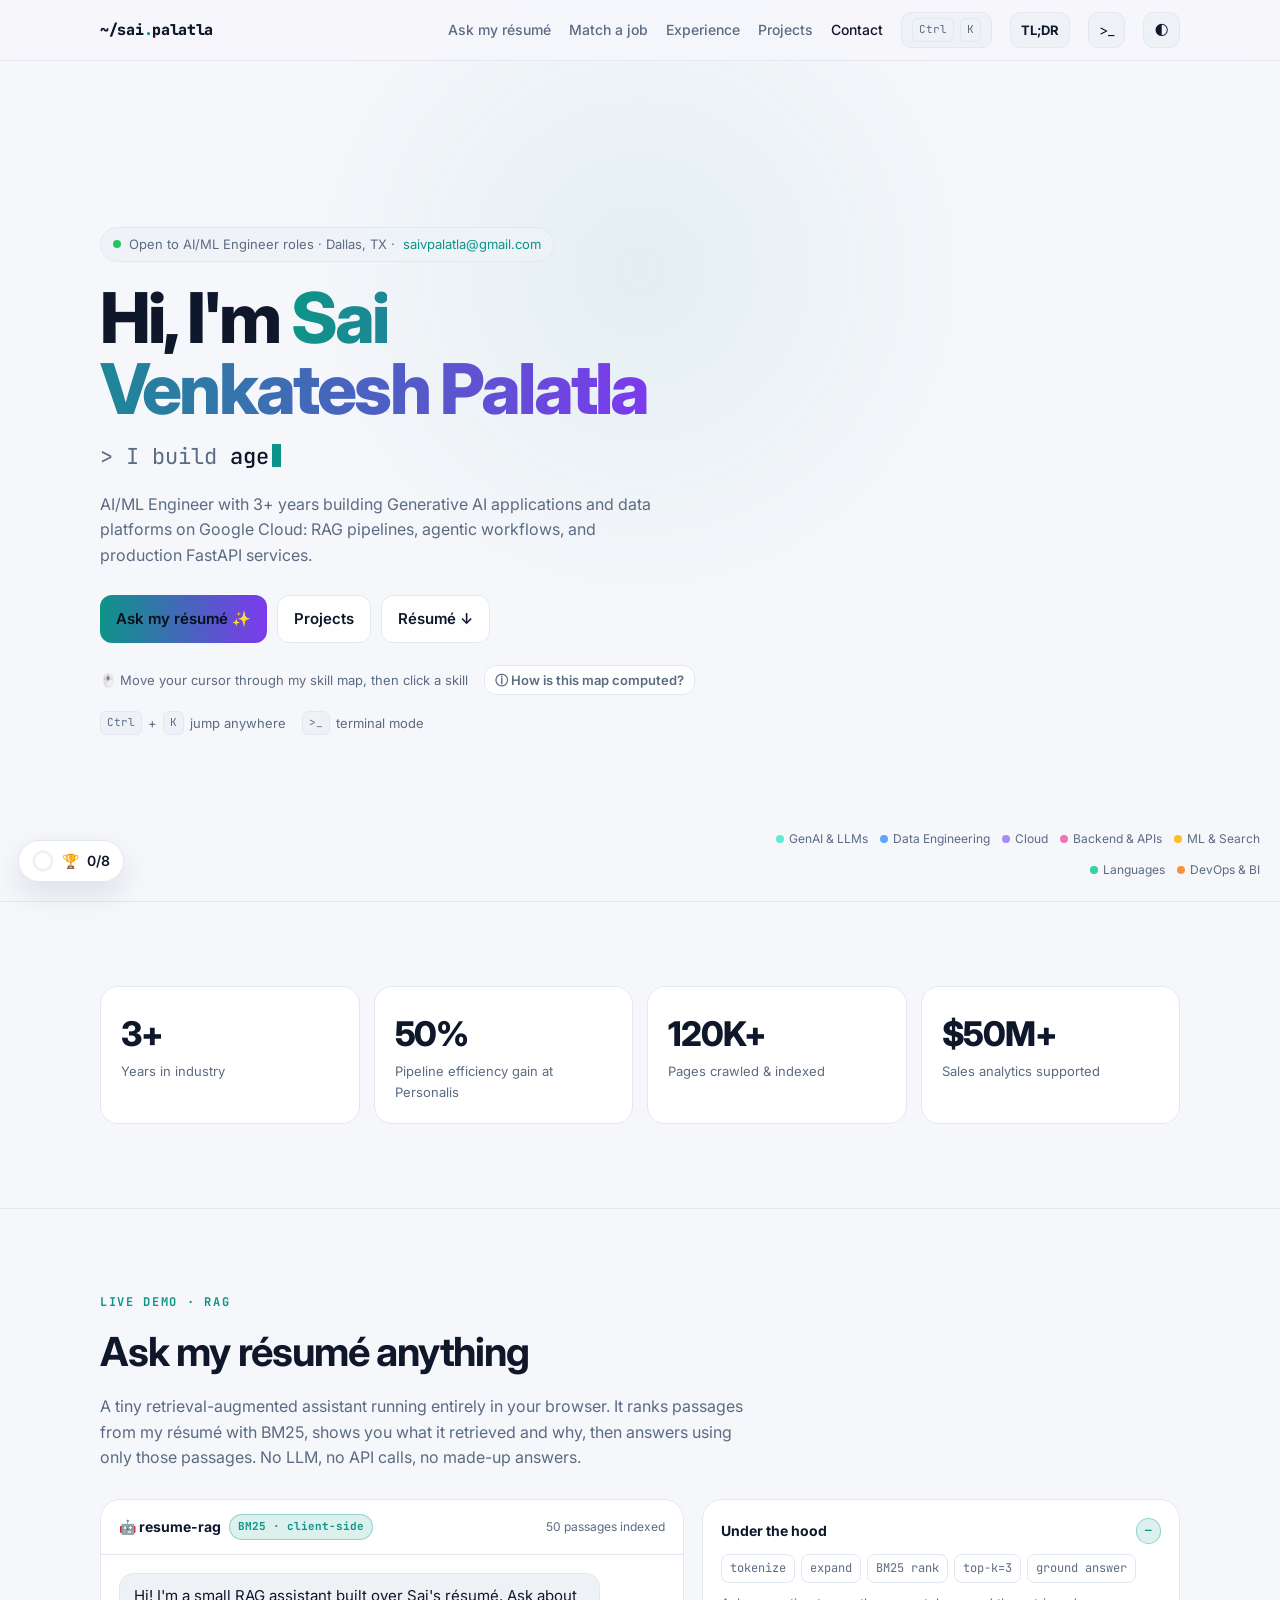
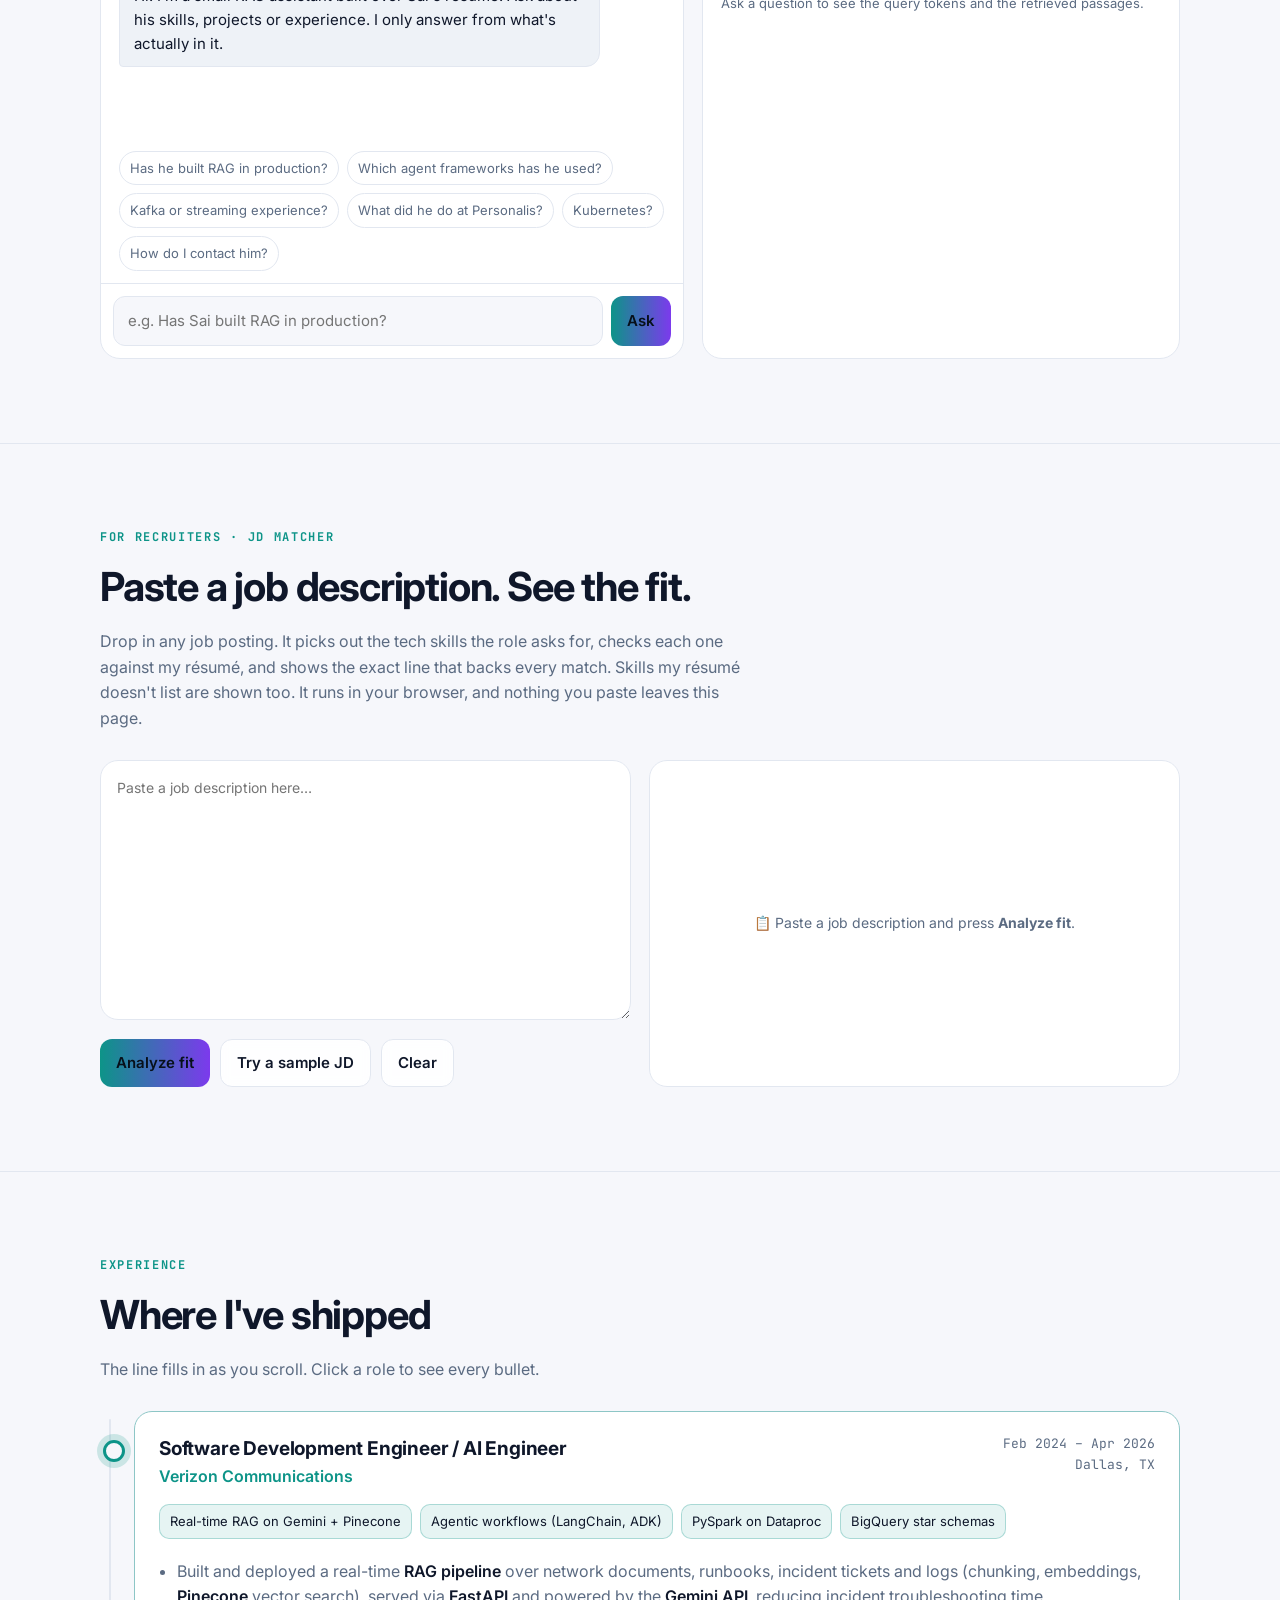
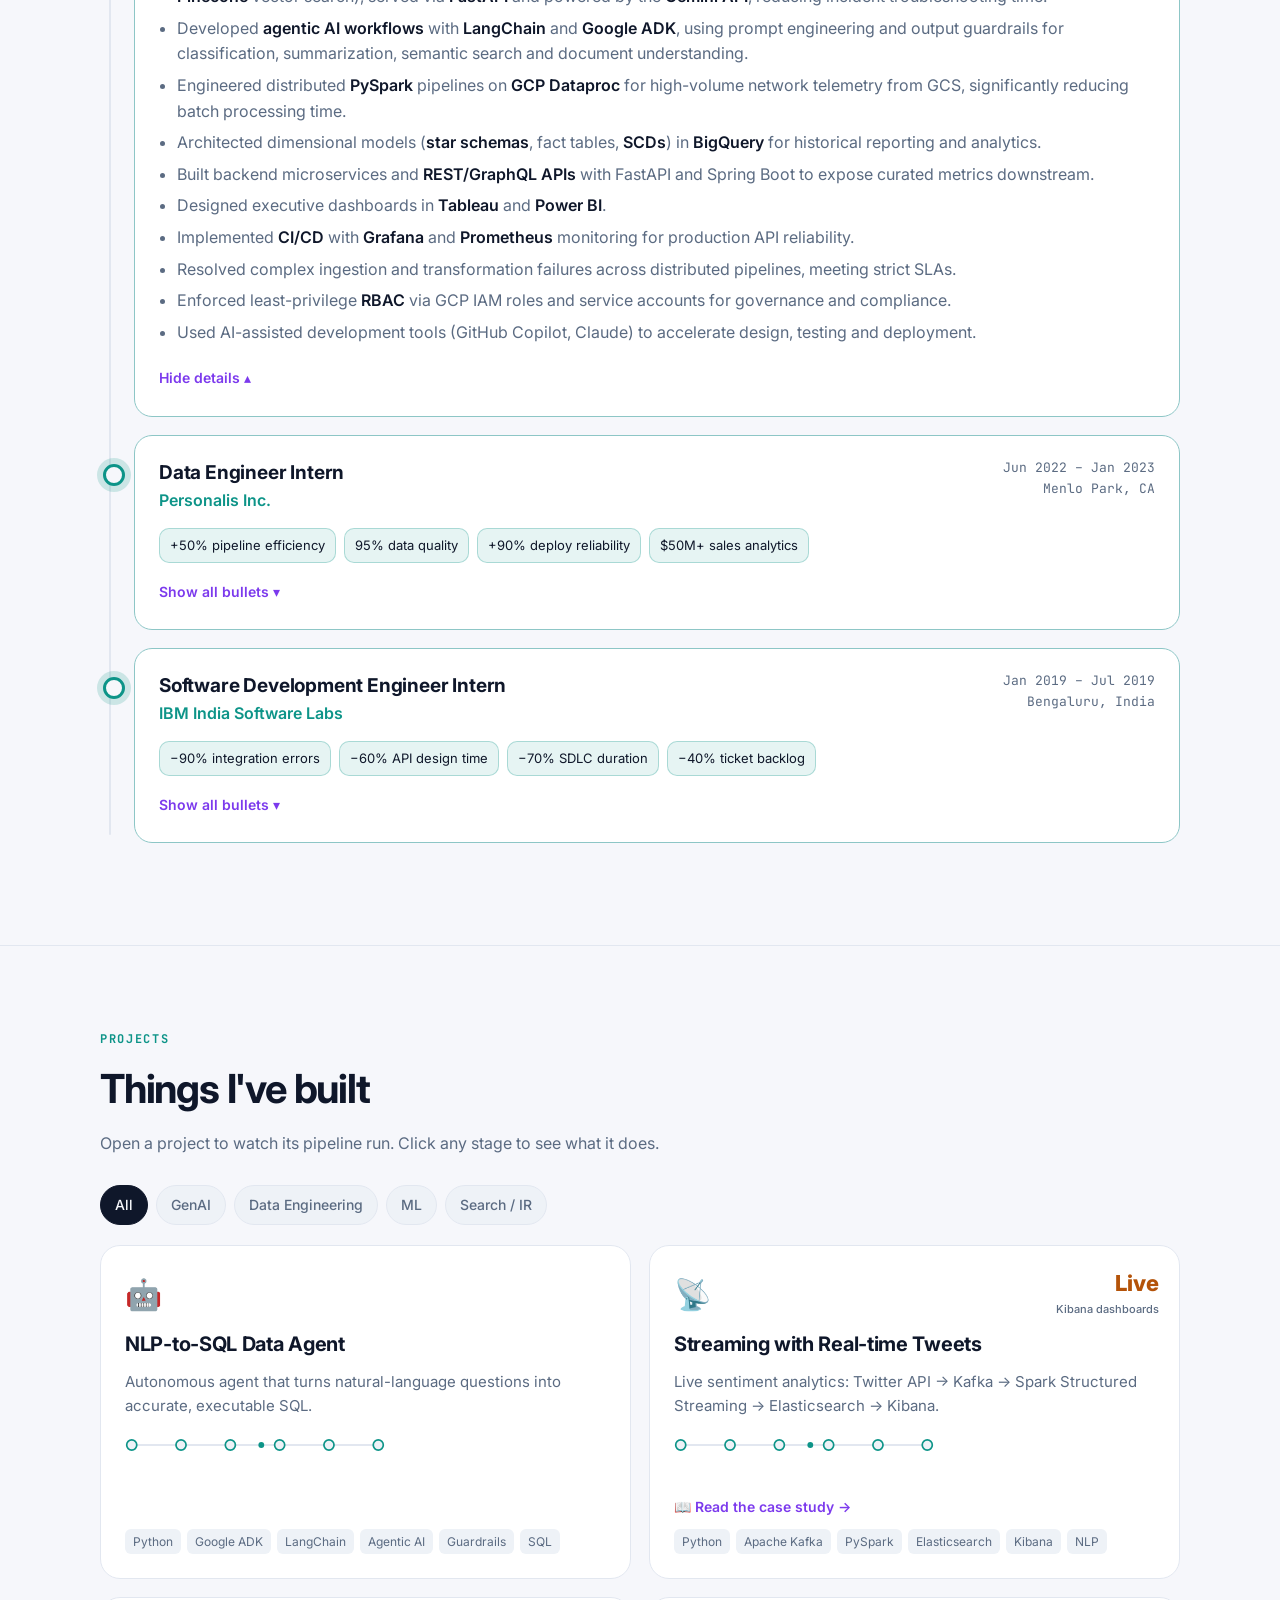
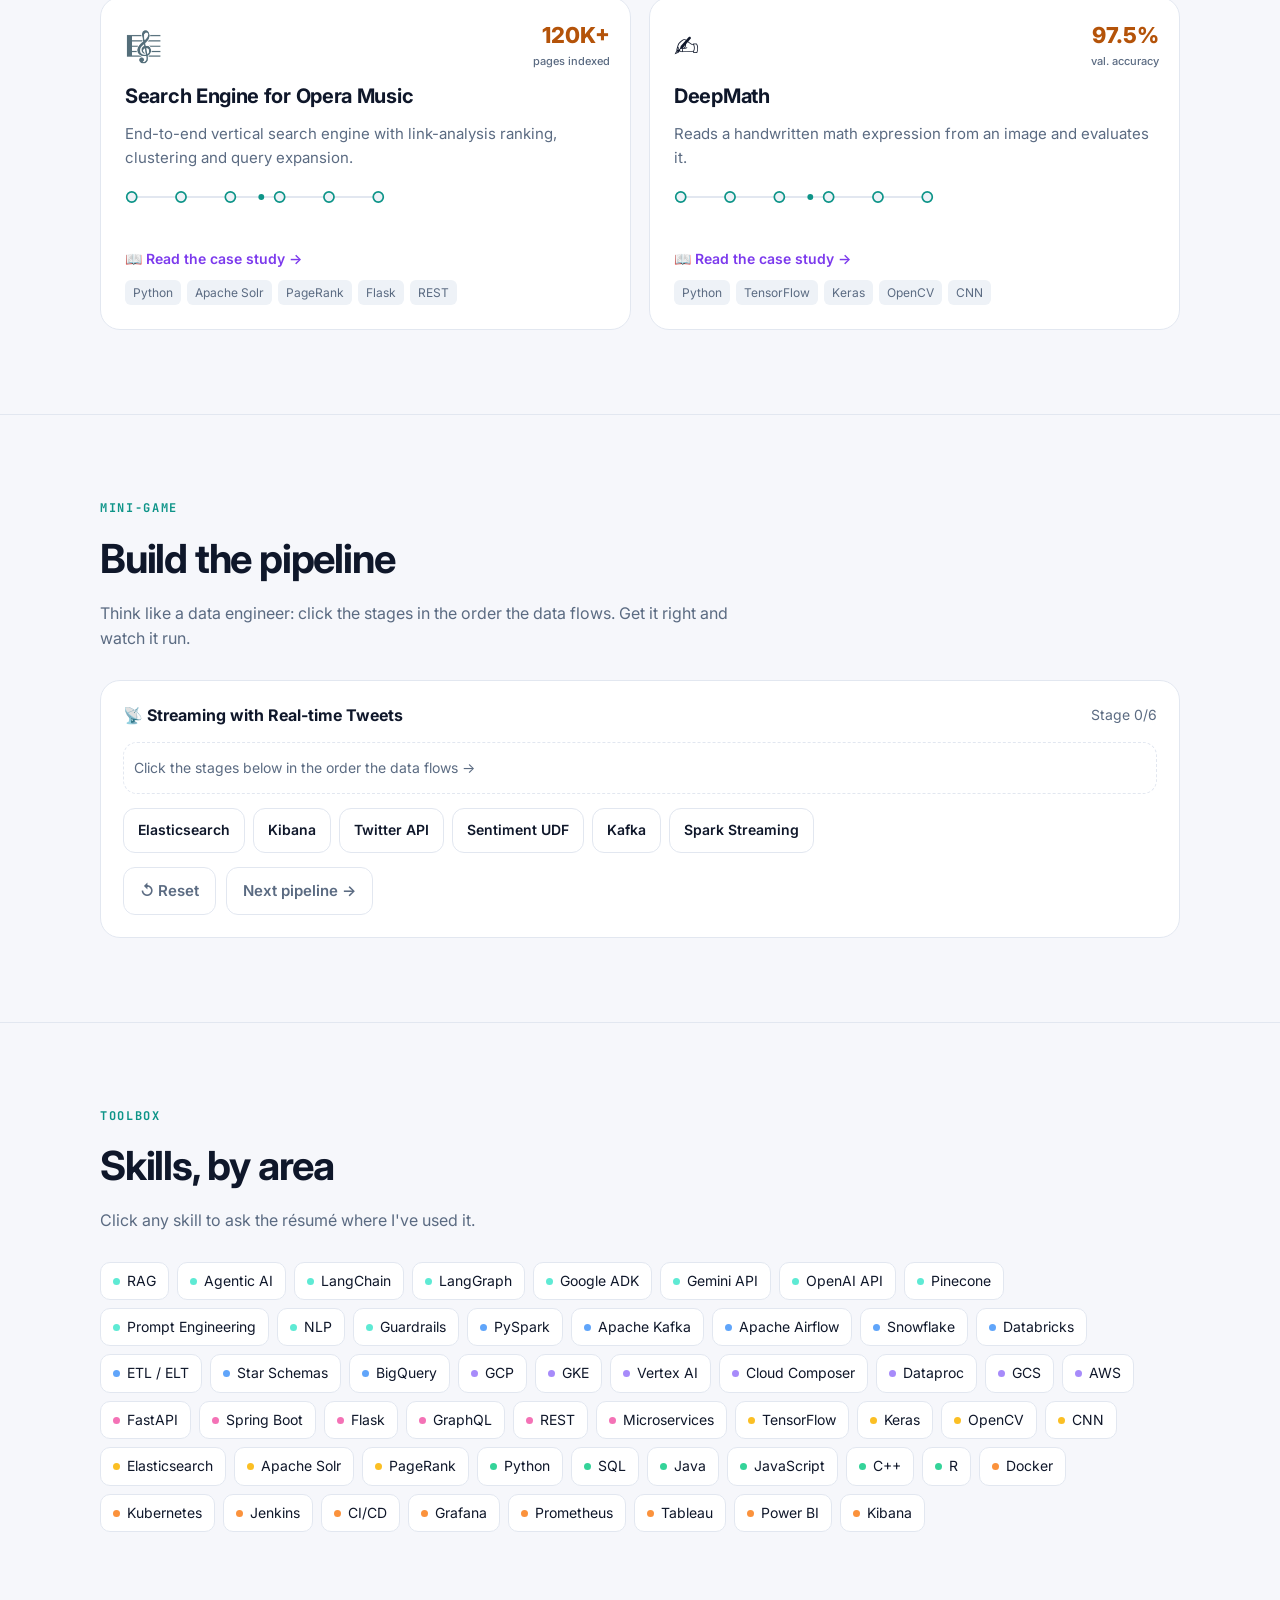
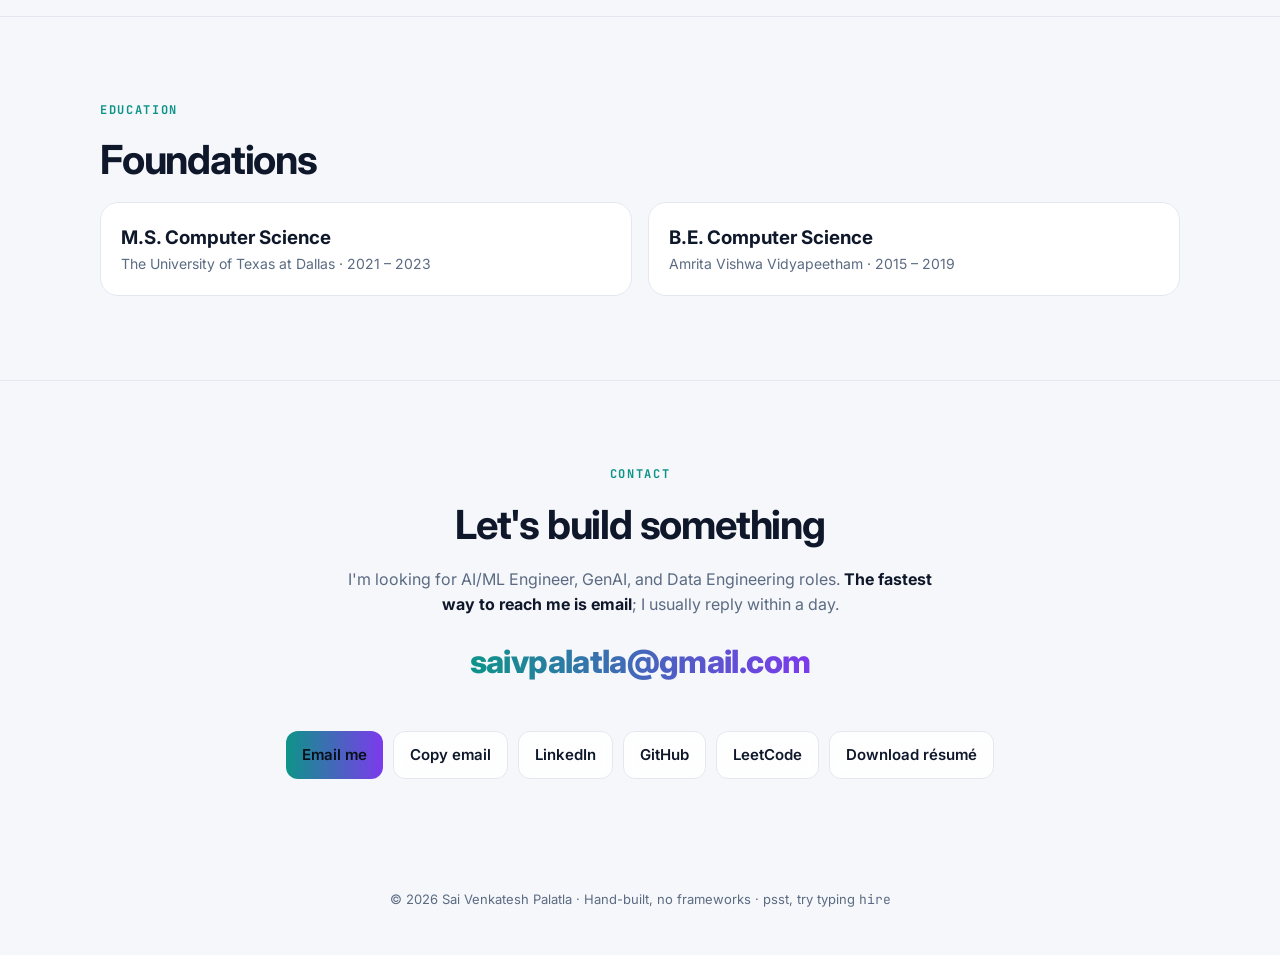
==== commit 75b27788: "Update homepage" ====
--- a/index.html
+++ b/index.html
@@ -1184,5 +1184,6 @@
   $("#copy").onclick=copyEmail;$("#mapHow").onclick=showMapMethod;if(matchMedia("(hover:none)").matches)$("#maphint").textContent="👆 Tap a dot in the skill map to ask my résumé about it";$("#yr").textContent=new Date().getFullYear();
 })();
 </script>
+<script data-goatcounter="https://saivenkateshpalatla.goatcounter.com/count" async src="https://gc.zgo.at/count.js"></script>
 </body>
 </html>
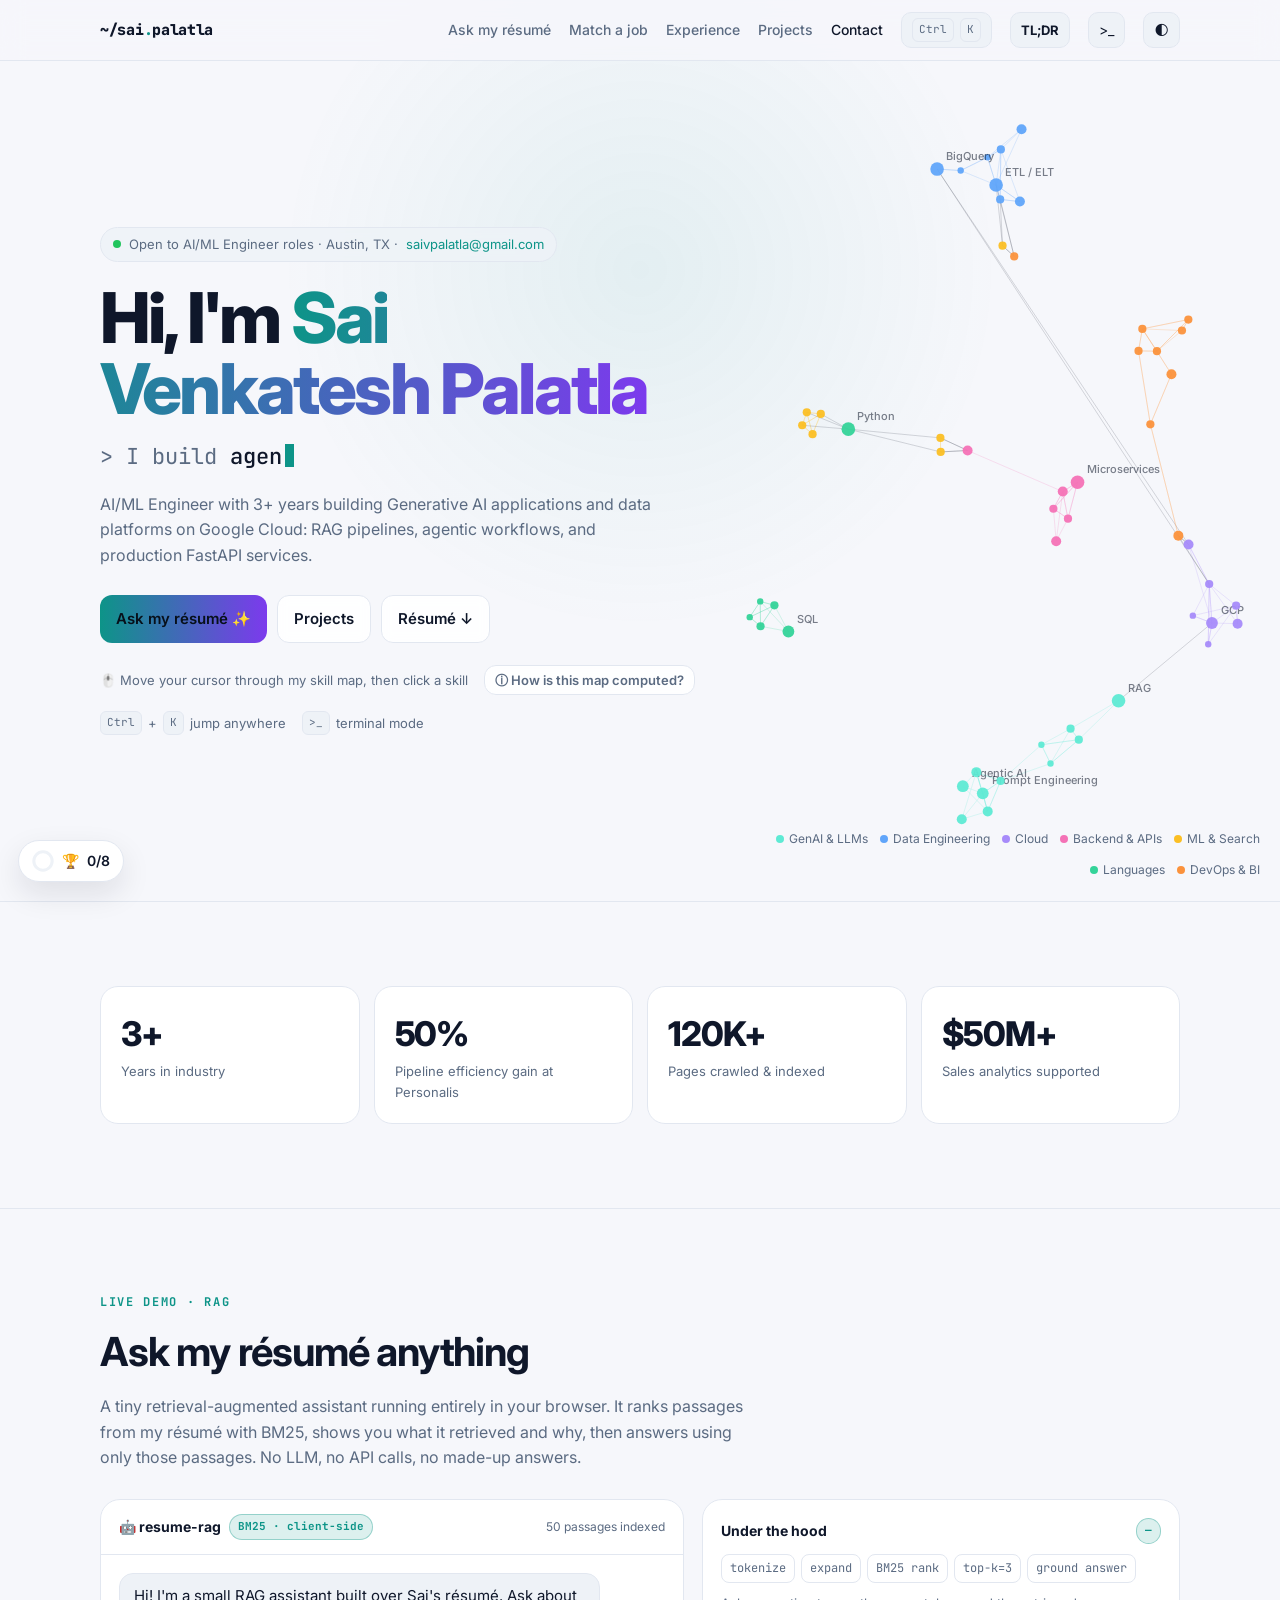
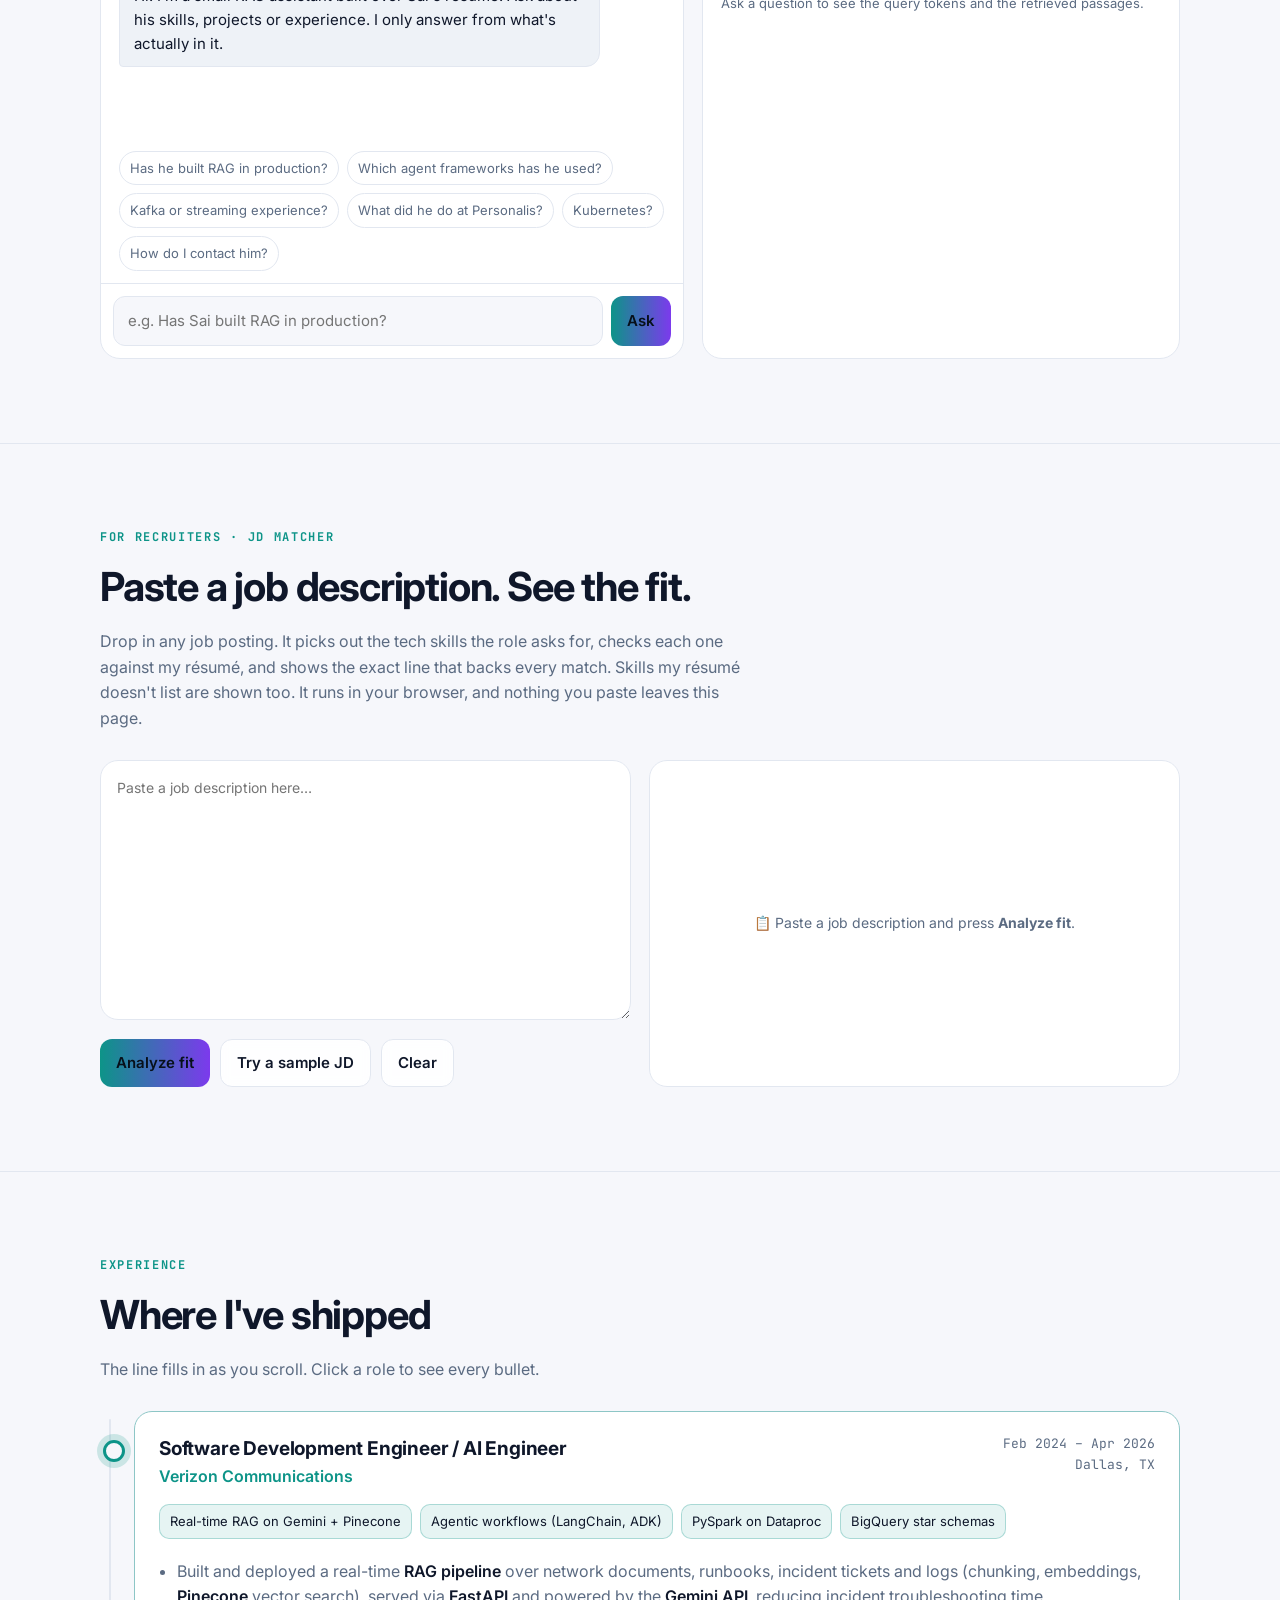
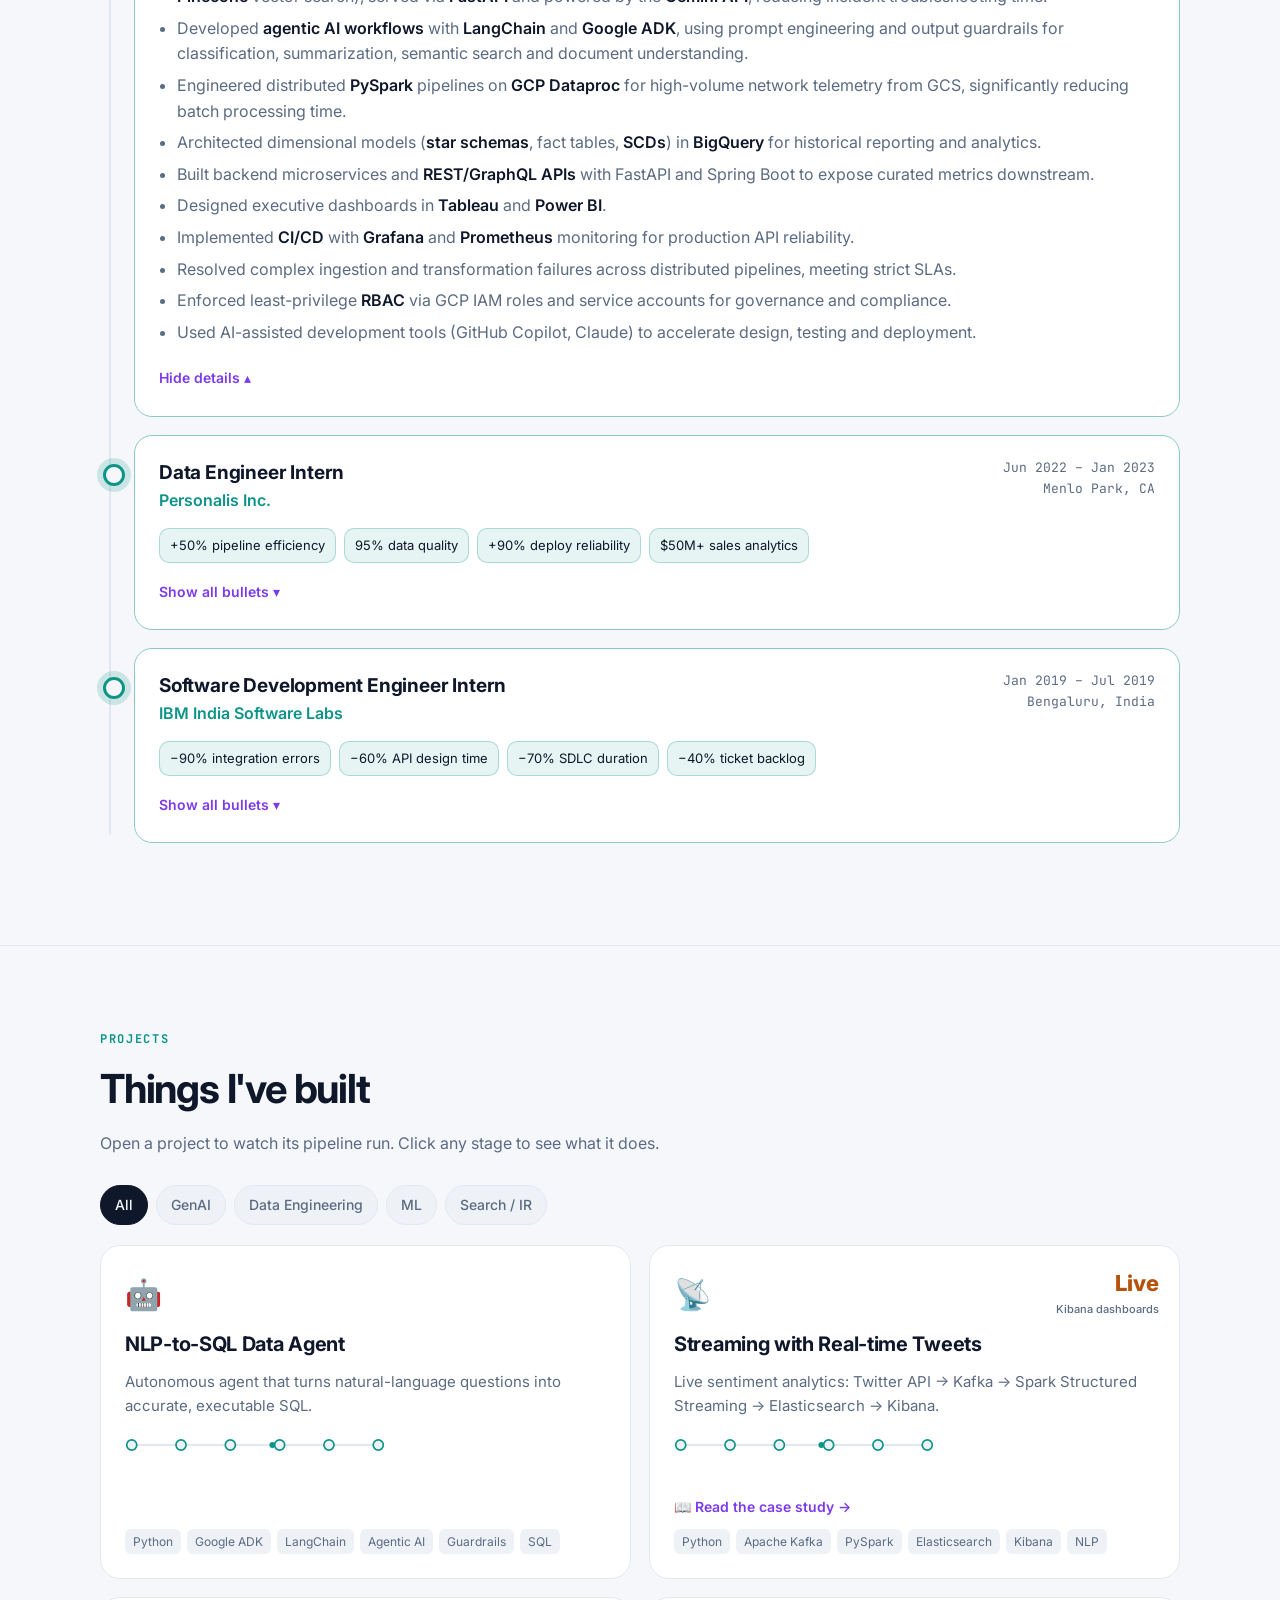
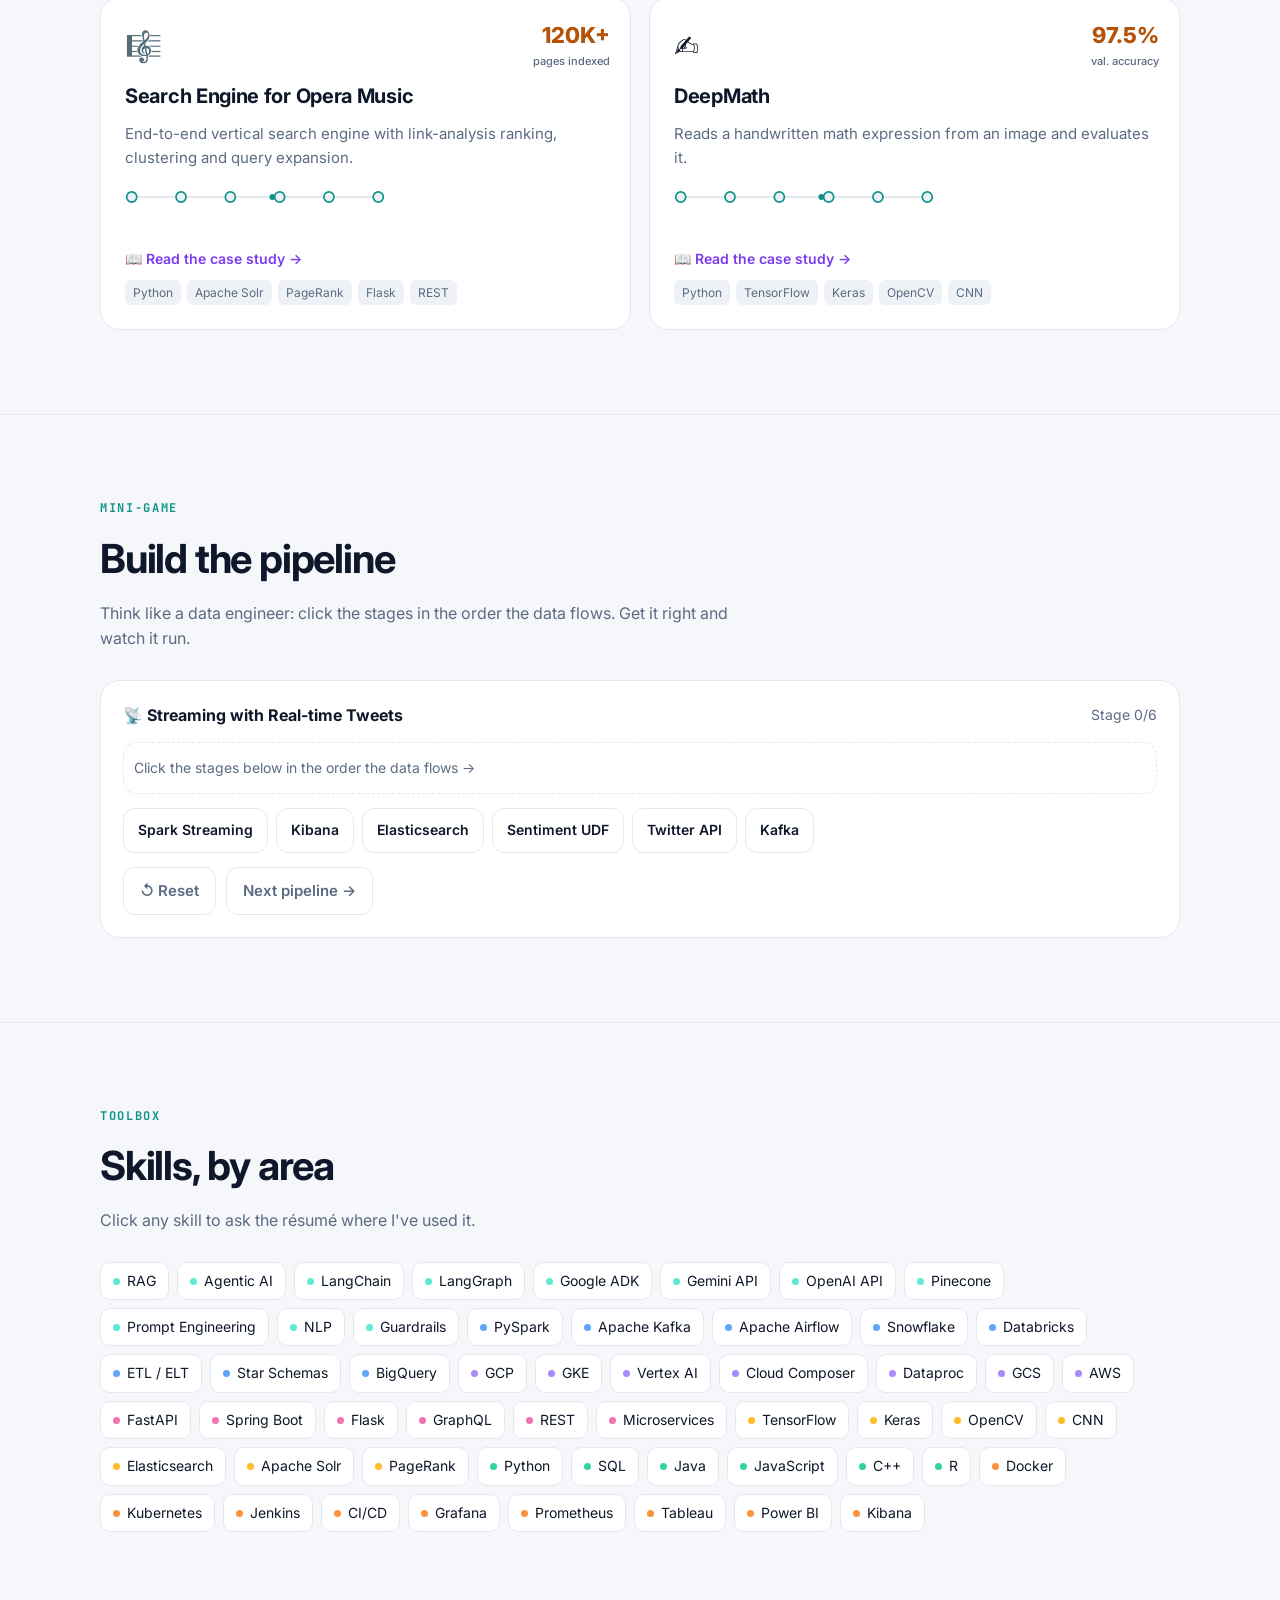
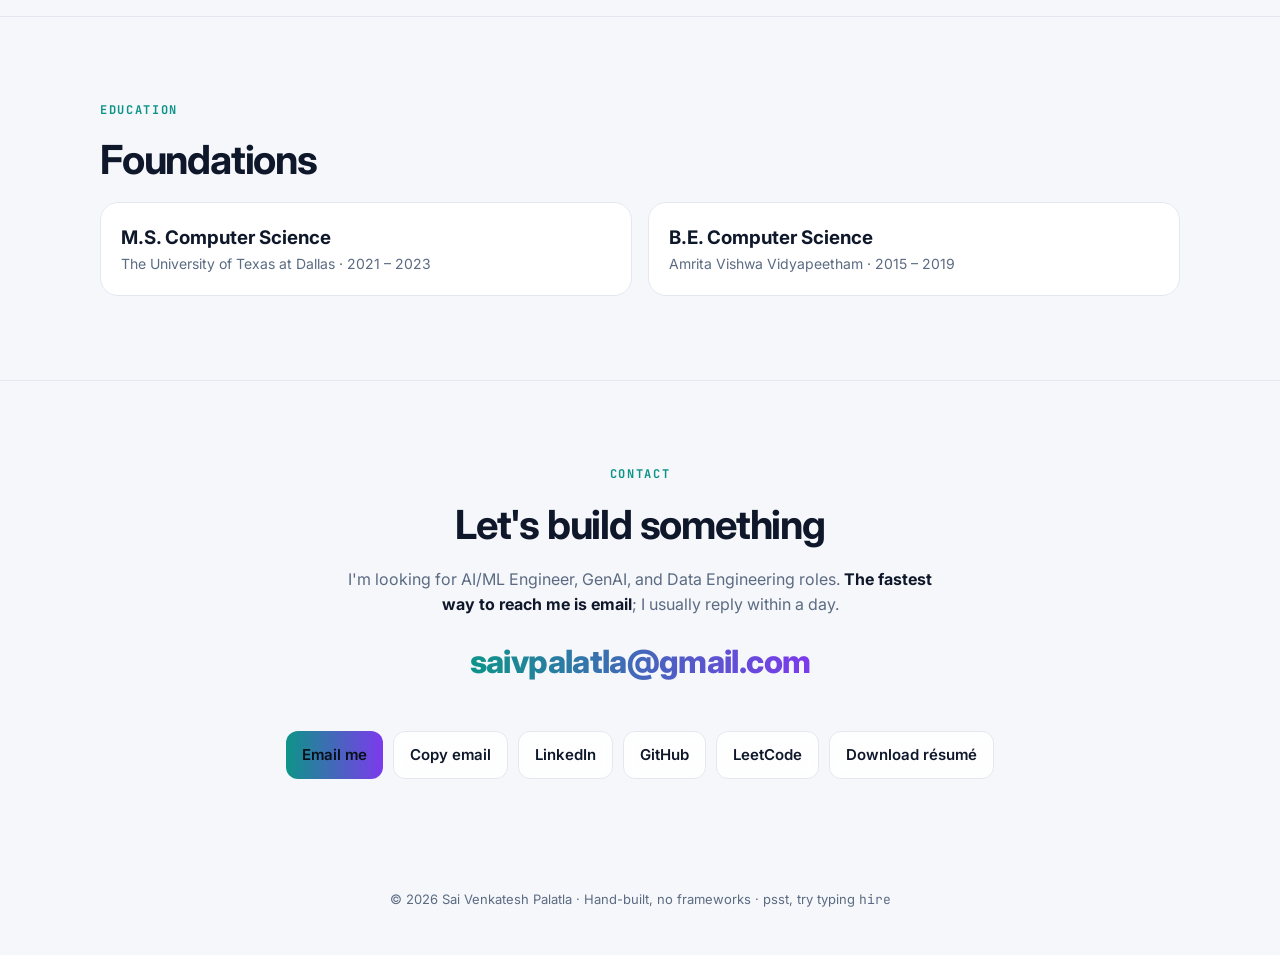
==== commit f0ccf986: "Add link preview, favicon, SEO metadata, focus styles; set location to Austin, TX" ====
--- a/index.html
+++ b/index.html
@@ -8,6 +8,15 @@
 <meta property="og:title" content="Sai Venkatesh Palatla · AI/ML Engineer">
 <meta property="og:description" content="RAG pipelines · Agentic AI (LangChain, LangGraph, Google ADK) · Data Engineering on GCP. Ask my résumé anything.">
 <meta property="og:type" content="website">
+<meta property="og:url" content="https://saivenkateshp.github.io/">
+<meta property="og:image" content="https://saivenkateshp.github.io/og.png">
+<meta property="og:image:width" content="1200">
+<meta property="og:image:height" content="630">
+<meta property="og:image:alt" content="Sai Venkatesh Palatla, AI/ML Engineer: RAG pipelines, agentic AI, data engineering on GCP">
+<meta name="twitter:card" content="summary_large_image">
+<link rel="canonical" href="https://saivenkateshp.github.io/">
+<link rel="icon" href="favicon.svg" type="image/svg+xml">
+<script type="application/ld+json">{"@context": "https://schema.org", "@type": "Person", "name": "Sai Venkatesh Palatla", "url": "https://saivenkateshp.github.io/", "jobTitle": "AI/ML Engineer", "email": "mailto:saivpalatla@gmail.com", "image": "https://saivenkateshp.github.io/og.png", "sameAs": ["https://www.linkedin.com/in/saivenkateshp", "https://github.com/saivenkateshp", "https://leetcode.com/u/saivenkateshpalatla/"], "alumniOf": [{"@type": "CollegeOrUniversity", "name": "The University of Texas at Dallas"}, {"@type": "CollegeOrUniversity", "name": "Amrita Vishwa Vidyapeetham"}]}</script>
 <link rel="preconnect" href="https://fonts.googleapis.com">
 <link rel="preconnect" href="https://fonts.gstatic.com" crossorigin>
 <link href="https://fonts.googleapis.com/css2?family=Inter:wght@400;500;600;700;800&family=JetBrains+Mono:wght@400;500;700&display=swap" rel="stylesheet">
@@ -321,6 +330,11 @@
 .mag{transition:transform .25s cubic-bezier(.2,.8,.2,1)}
 
 @media (prefers-reduced-motion:reduce){*{animation:none!important;transition:none!important}.reveal,.win{opacity:1!important;transform:none!important}}
+.skip{position:absolute;left:12px;top:-60px;z-index:9999;background:var(--accent);color:#04121a;padding:10px 14px;border-radius:10px;font-weight:700;transition:top .15s}
+.skip:focus{top:12px}
+:focus-visible{outline:2px solid var(--accent);outline-offset:2px}
+.pipe .stage:focus-visible rect{stroke:var(--accent);stroke-width:2.5}
+.pal input:focus-visible,.term input:focus-visible{outline:none;box-shadow:inset 0 -2px 0 var(--accent)}
 @media (hover:none){#spot{display:none}}
 </style>
 </head>
@@ -330,6 +344,7 @@
 <div id="boot" aria-hidden="true" style="display:none"><pre id="bootlog"></pre></div>
 <script>try{if(!/tldr/i.test(location.hash+location.search)&&!sessionStorage.getItem("booted")&&!matchMedia("(prefers-reduced-motion: reduce)").matches)document.getElementById("boot").style.display="flex"}catch(e){}</script>
 
+<a class="skip" href="#main">Skip to content</a>
 <nav><div class="wrap">
   <a class="logo" href="#top">~/sai<span>.</span>palatla</a>
   <div class="links">
@@ -345,12 +360,12 @@
   </div>
 </div></nav>
 
-<main>
+<main id="main" tabindex="-1">
 <header class="hero" id="top">
   <canvas id="space" role="img" aria-label="Interactive map of Sai's skills grouped by area. Hover a node to see a skill; click it to ask the résumé about it."></canvas>
   <div class="tip" id="tip"></div>
   <div class="wrap"><div class="hero-text">
-    <span class="pill"><span class="dot"></span>Open to AI/ML Engineer roles · Dallas, TX · <a href="mailto:saivpalatla@gmail.com" style="color:var(--accent)">saivpalatla@gmail.com</a></span>
+    <span class="pill"><span class="dot"></span>Open to AI/ML Engineer roles · Austin, TX · <a href="mailto:saivpalatla@gmail.com" style="color:var(--accent)">saivpalatla@gmail.com</a></span>
     <h1>Hi, I'm <span class="grad">Sai Venkatesh Palatla</span></h1>
     <div class="typer" aria-live="polite"><span id="typed"></span><span class="caret"></span></div>
     <p class="lead">AI/ML Engineer with 3+ years building Generative AI applications and data platforms on Google Cloud: RAG pipelines, agentic workflows, and production FastAPI services.</p>
@@ -483,7 +498,7 @@
     <button class="iconbtn" data-close aria-label="Close TL;DR">✕</button></div>
   <div class="facts">
     <div class="fact"><small>Experience</small><b>3+ years</b></div>
-    <div class="fact"><small>Location</small><b>Dallas, TX</b></div>
+    <div class="fact"><small>Location</small><b>Austin, TX</b></div>
     <div class="fact"><small>Education</small><b>M.S. CS, UT Dallas</b></div>
     <div class="fact"><small>Fastest contact</small><b><a href="mailto:saivpalatla@gmail.com" style="color:var(--accent)">Email</a></b></div>
   </div>
@@ -668,13 +683,13 @@
   projects.forEach(p=>docs.push({src:"Project · "+p.name,text:p.name+": "+p.blurb+" Tech: "+p.tags.join(", ")+"."}));
   Object.entries(CATS).forEach(([k,v])=>docs.push({src:"Skills · "+k,text:k+" skills: "+v.s.join(", ")+"."}));
   docs.push({src:"Profile",text:"Sai Venkatesh Palatla is an AI/ML Engineer with 3+ years of experience building Generative AI applications and scalable data platforms on Google Cloud (BigQuery, GKE, Vertex AI)."});
-  docs.push({src:"Profile",text:"Sai is based in Dallas, Texas and is open to AI/ML Engineer, GenAI and Data Engineering roles. Email is the fastest way to reach him."});
+  docs.push({src:"Profile",text:"Sai is based in Austin, Texas and is open to AI/ML Engineer, GenAI and Data Engineering roles. Email is the fastest way to reach him."});
   docs.push({src:"Contact",text:"The fastest way to contact Sai is email at "+EMAIL+". He is also on LinkedIn (saivenkateshp), GitHub (saivenkateshp) and LeetCode (saivenkateshpalatla)."});
   docs.push({src:"Education",text:"Sai holds an M.S. in Computer Science from The University of Texas at Dallas (2021–2023) and a B.E. in Computer Science from Amrita Vishwa Vidyapeetham (2015–2019)."});
   docs.push({src:"Profile",text:"Sai uses AI-assisted development tools including GitHub Copilot, Claude, Cursor and ChatGPT day to day."});
 
   const STOP=new Set("a an the is are was were be been has have had do does did of in on at to for with and or but by from as it its this that these those he his him sai what which who whom how when where why can could would should will any some about into over i me my you your there their they them than then also used use using experience experienced worked work working ever done know tell does did get got".split(" "));
-  const SYN={llm:["gemini","openai","langchain","rag","generative"],llms:["gemini","openai","langchain","rag"],genai:["generative","rag","gemini","agentic"],ai:["agentic","generative","rag"],
+  const SYN={location:["based","austin","texas"],located:["based","austin","texas"],locat:["based","austin","texas"],live:["based","austin","texas"],lives:["based","austin","texas"],city:["based","austin","texas"],relocate:["based","austin","texas"],relocation:["based","austin","texas"],llm:["gemini","openai","langchain","rag","generative"],llms:["gemini","openai","langchain","rag"],genai:["generative","rag","gemini","agentic"],ai:["agentic","generative","rag"],
     agent:["agentic","adk","langgraph"],agents:["agentic","adk","langgraph"],framework:["langchain","adk","langgraph"],frameworks:["langchain","adk","langgraph"],
     vector:["pinecone","embeddings"],embedding:["embeddings","pinecone"],retrieval:["rag","pinecone"],production:["deployed","production"],
     cloud:["gcp","google","aws","bigquery"],google:["gcp","gemini","adk"],k8s:["kubernetes","gke"],kubernetes:["gke","containerized"],container:["docker","gke","containerized"],
@@ -914,7 +929,7 @@
 
 /* ================= TERMINAL ================= */
 const FS={
-  "about.md":"<span class='c1'># Sai Venkatesh Palatla</span>\nAI/ML Engineer · 3+ years · Dallas, TX\nRAG pipelines · Agentic AI (LangChain, LangGraph, Google ADK) · Data platforms on GCP\nStatus: <span class='c3'>open to AI/ML Engineer roles</span>",
+  "about.md":"<span class='c1'># Sai Venkatesh Palatla</span>\nAI/ML Engineer · 3+ years · Austin, TX\nRAG pipelines · Agentic AI (LangChain, LangGraph, Google ADK) · Data platforms on GCP\nStatus: <span class='c3'>open to AI/ML Engineer roles</span>",
   "contact.txt":"email    : <a href='mailto:"+EMAIL+"'>"+EMAIL+"</a>  <span class='dim'>(fastest)</span>\nlinkedin : <a href='"+LINKS.linkedin+"' target='_blank' rel='noopener'>"+LINKS.linkedin+"</a>\ngithub   : <a href='"+LINKS.github+"' target='_blank' rel='noopener'>"+LINKS.github+"</a>\nleetcode : <a href='"+LINKS.leetcode+"' target='_blank' rel='noopener'>"+LINKS.leetcode+"</a>",
   "education.md":"M.S. Computer Science · UT Dallas · 2021–2023\nB.E. Computer Science · Amrita Vishwa Vidyapeetham · 2015–2019"
 };
